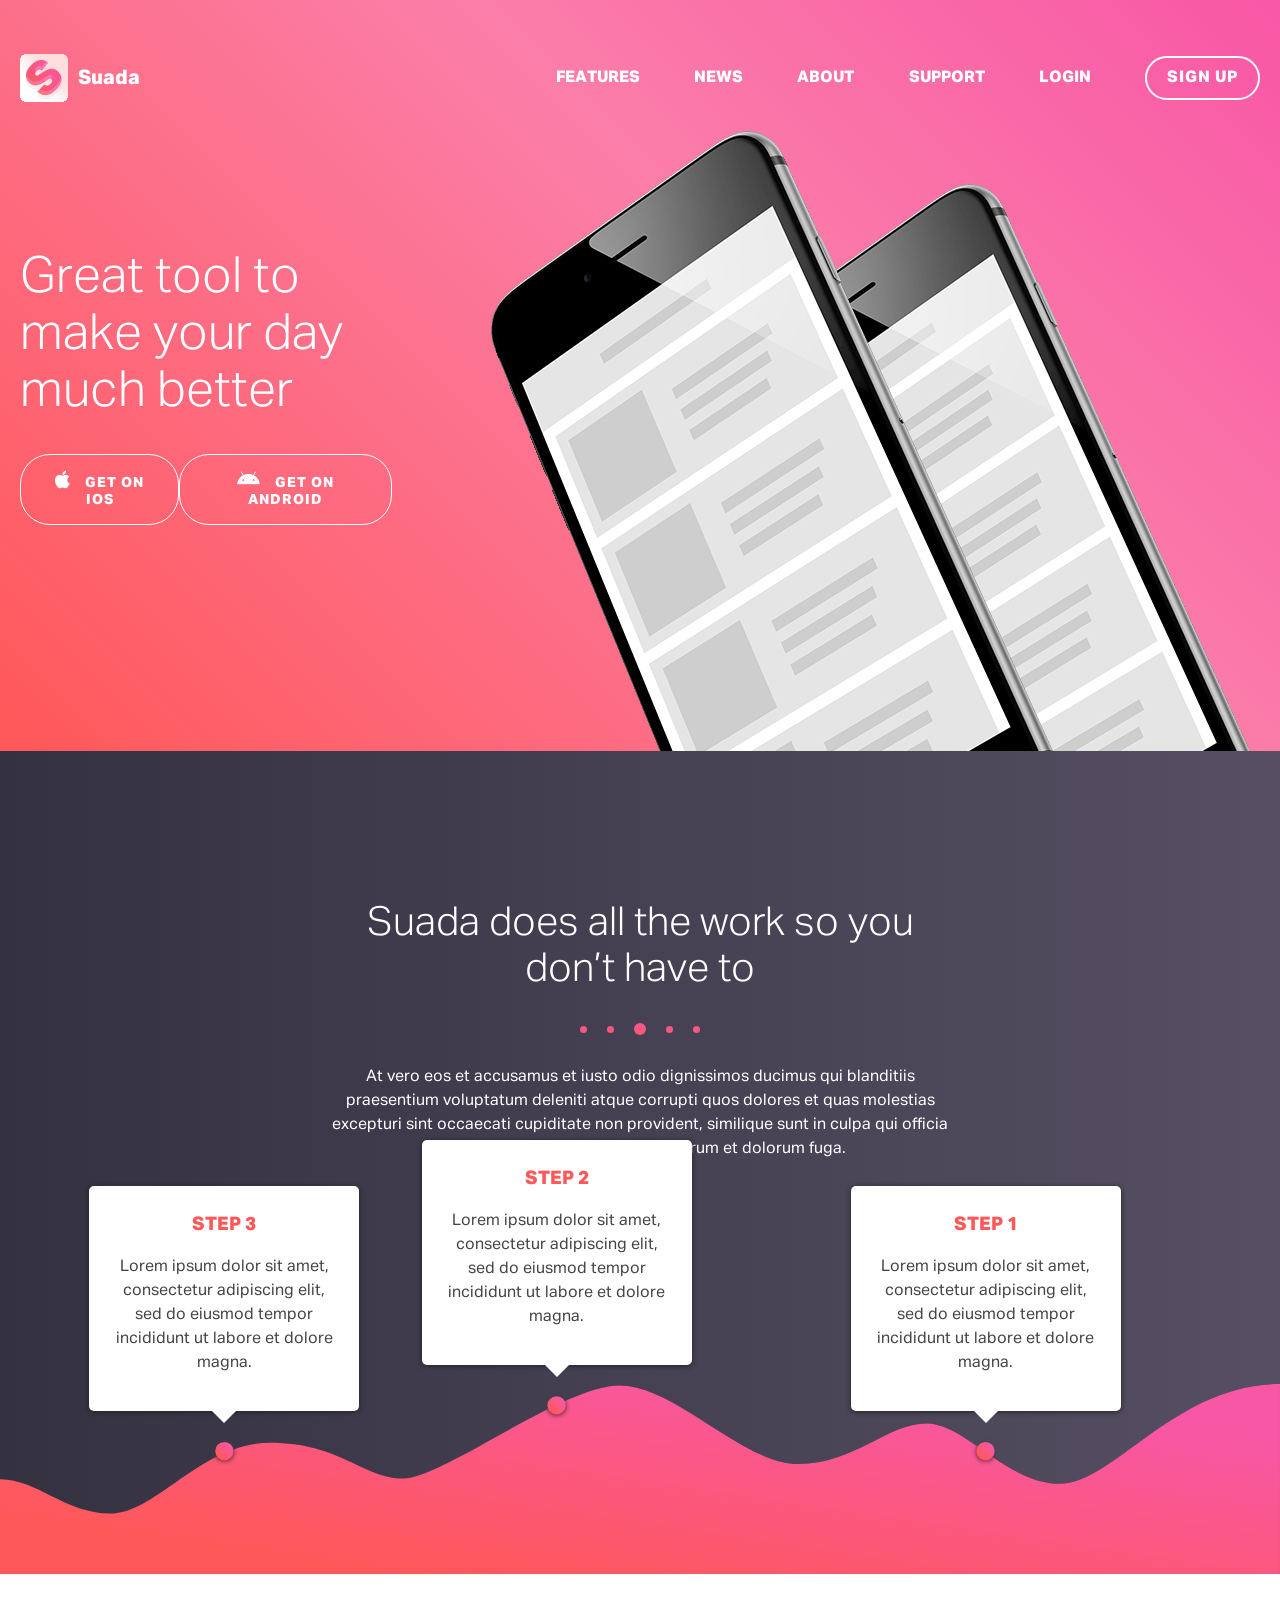
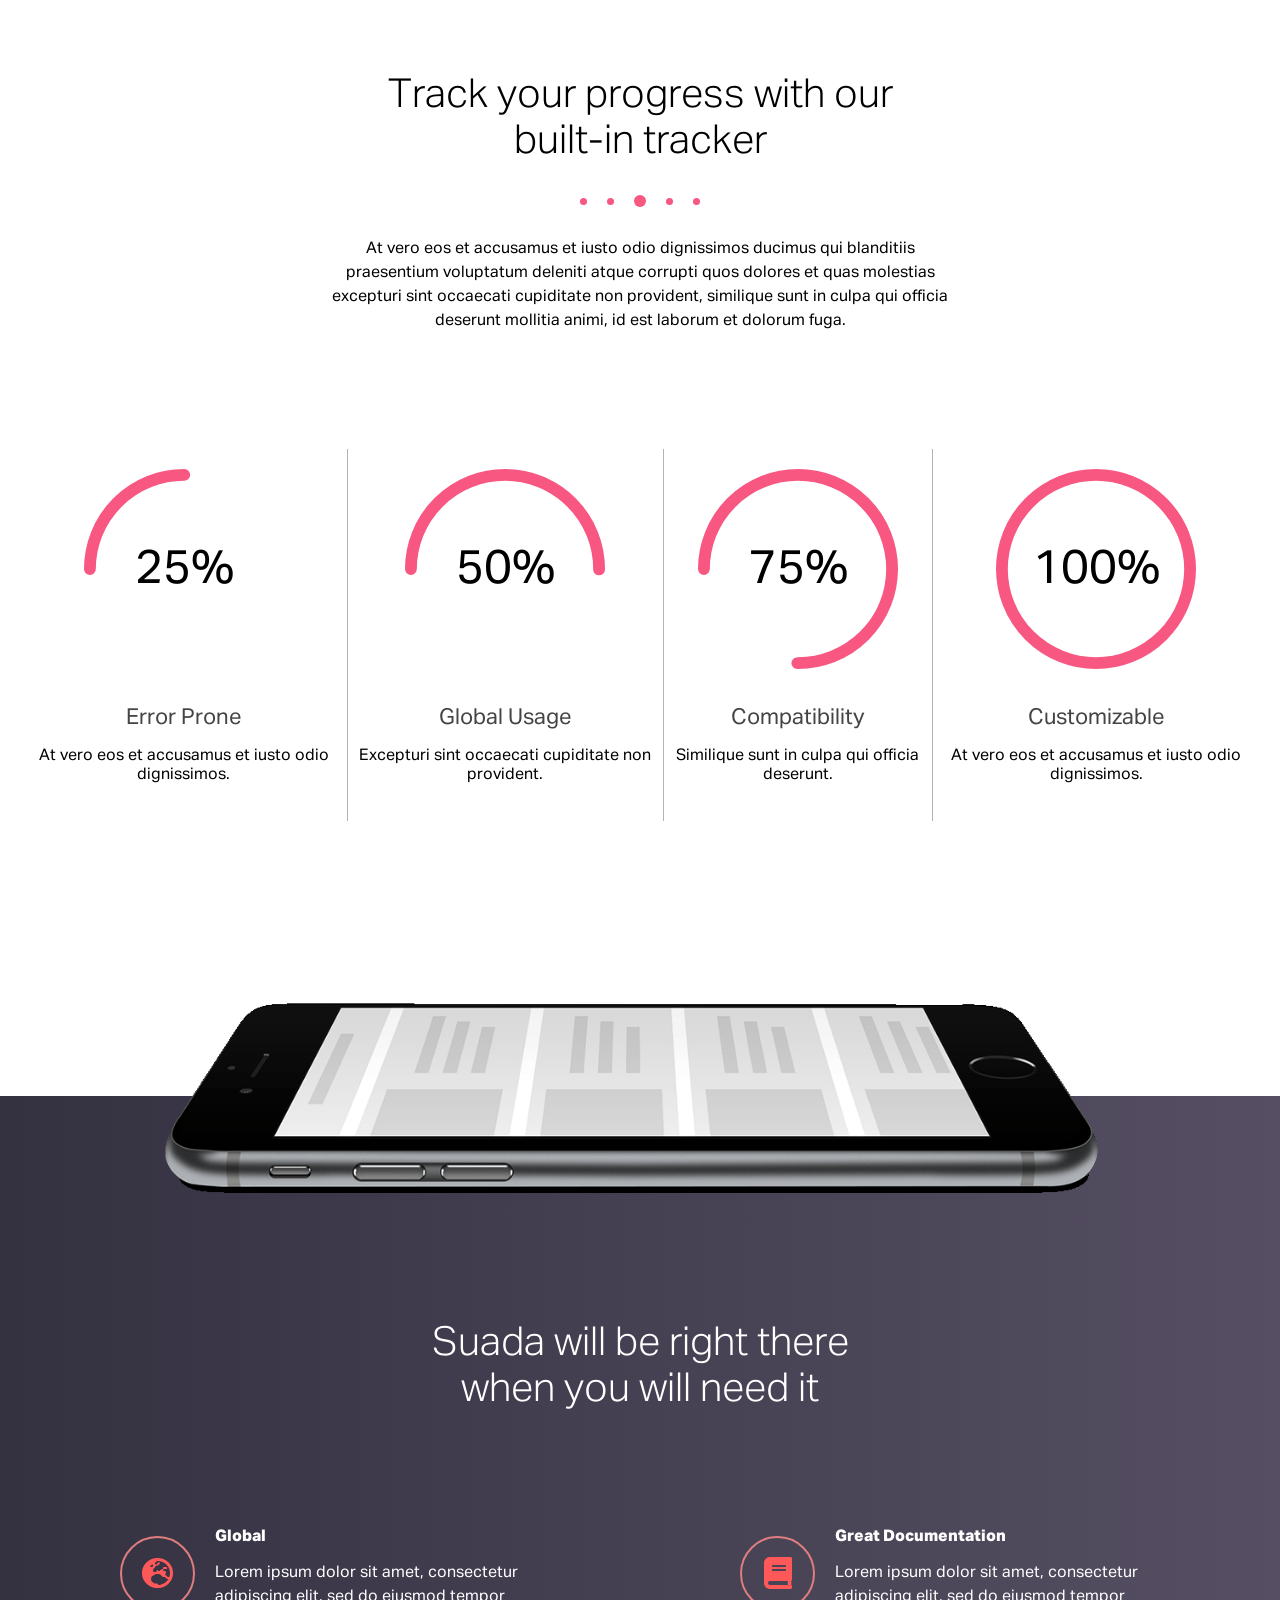
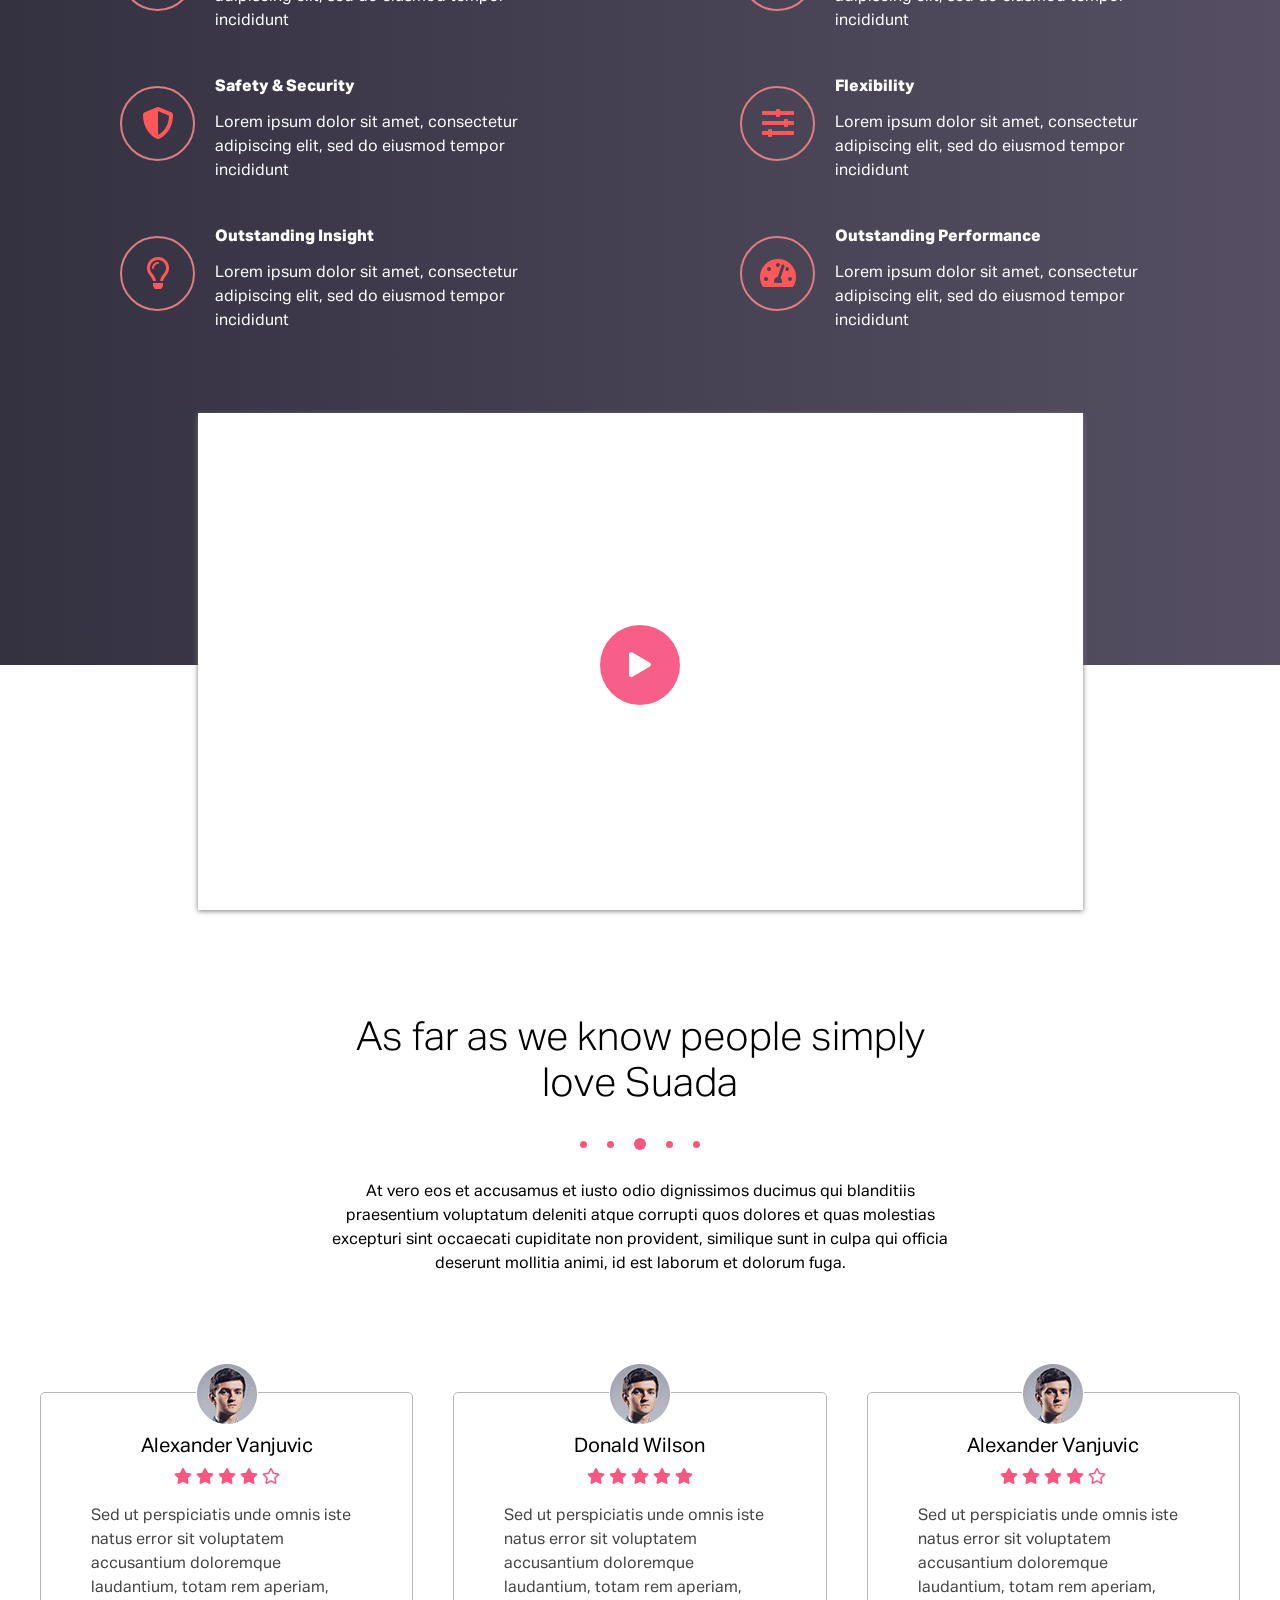
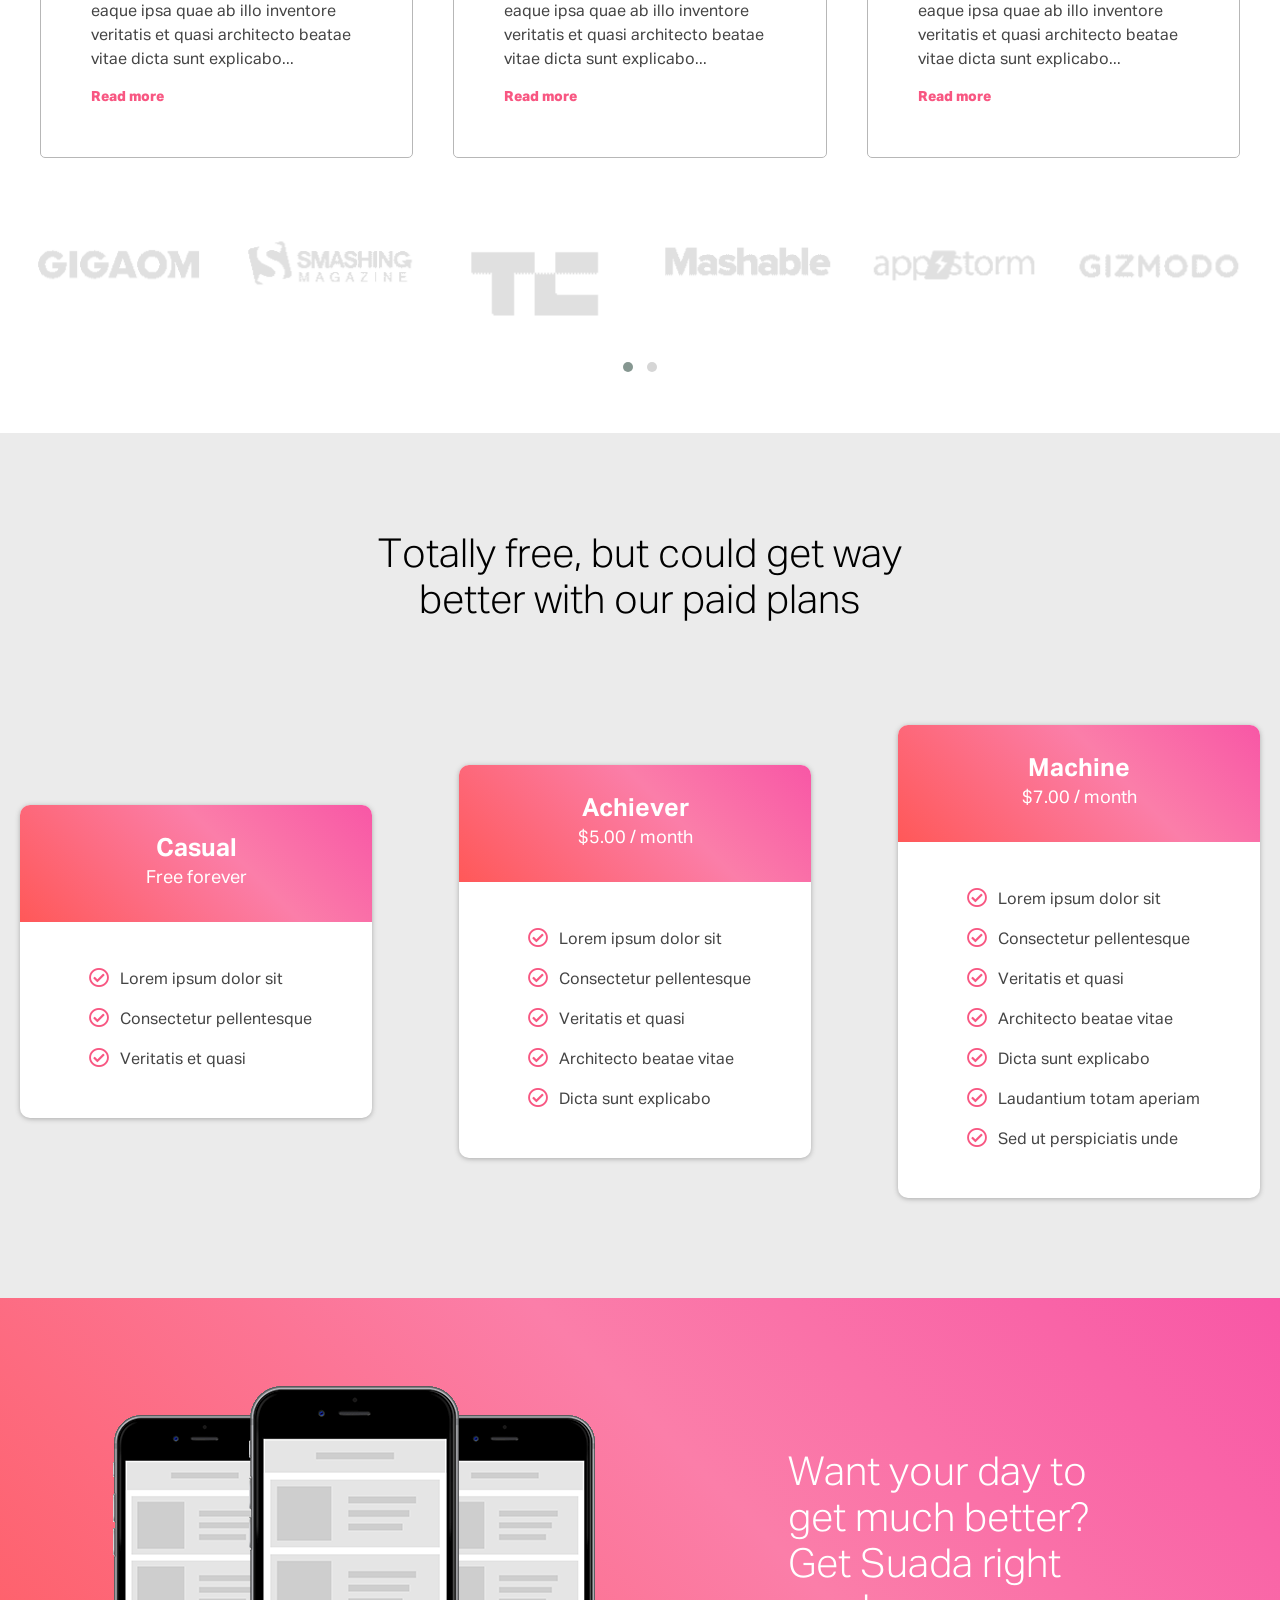
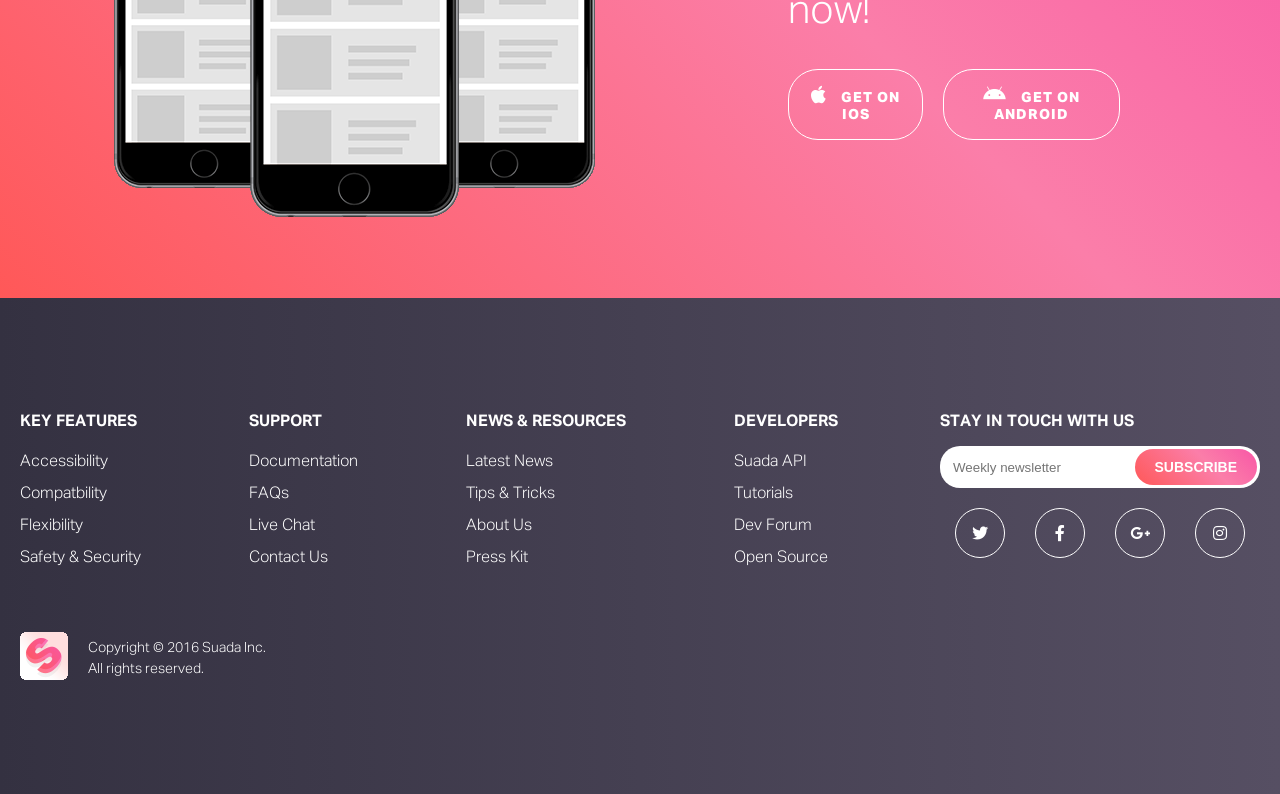
==== index.html @ 11705cf2 "update" ====
<!DOCTYPE html>
<html lang="en">

<head>
    <meta charset="UTF-8">
    <meta http-equiv="X-UA-Compatible" content="IE=edge">
    <meta name="viewport" content="width=device-width, initial-scale=1.0">
    <title>Mon 2 Cuoi Ky</title>
    <link rel="stylesheet" href="/css/style.css">
    <link rel="stylesheet" href="/fontawesome-free-5.15.2-web/css/all.css">
    <link rel='stylesheet' href='https://npmcdn.com/flickity@2/dist/flickity.css'>
    <!-- <link rel="stylesheet" href="./style.css"> -->


    <link rel="stylesheet" href="/libraries/wow/css/libs/animate.css">
    <!-- <link rel="stylesheet" href="/libraries/wow/css/site.css"> -->
    <!-- carousel -->
    <link rel="stylesheet" href="css/owl.carousel.css">
    <link rel="stylesheet" href="/css/owl.theme.default.css">
</head>

<body>
    <!-- Begin header -->
    <header>
        <div class="nav">
            <div class="container">
                <div data-wow-delay="0.5s" class="nav-logo wow fadeIn">
                    <a href="#">
                        <img src="/images/logo.png" alt="">
                        <span class="name-logo">Suada</span>
                    </a>
                </div>
                <div data-wow-delay="1s" class="nav-menu wow fadeIn">
                    <ul class="ul-menu">
                        <li class="li-menu"><a href="#">Features</a></li>
                        <li class="li-menu"><a href="#">News</a></li>
                        <li class="li-menu"><a href="#">About</a></li>
                        <li class="li-menu"><a href="#">Support</a></li>
                        <li class="li-menu"><a href="#">Login</a></li>
                        <button data-wow-delay="1s" class="btn-sign-up slide_right wow tada"><a href="#">Sign
                                Up</a></button>
                    </ul>
                </div>
            </div>
        </div>
        <div class="nav-slider">
            <div class="container">
                <div class="slider-caption">
                    <h1 class="wow fadeInLeft">Great tool to make your day much better</h1>
                    <div class="btn-slider">
                        <button data-wow-delay="1.5s" class="btn slide_right wow fadeInLeft"><a href="#"><i
                                    class="fab fa-apple"></i> Get on
                                Ios</button></a>
                        <button data-wow-delay="1.5s" class="btn slide_right wow fadeInLeft"><a href="#"><i
                                    class="fab fa-android"></i> Get on
                                Android</button></a>
                    </div>
                </div>
                <div class="slider-img wow fadeInRight" data-wow-delay="1.5s">
                </div>
            </div>
        </div>
        </div>
    </header>
    <!-- End header -->

    <!-- Begin Section Work -->
    <section class="sec sec-work">
        <div class="container">
            <div class="title">
                <h3 data-wow-delay="0.25s" data-wow-delay="0.75s" class="head-title wow fadeInUp wow fadeInUp">Suada
                    does all the work so you
                    don’t have to
                </h3>
                <div data-wow-delay="1s" class="dot-container wow fadeInUp">
                    <div class="dot"></div>
                    <div class="dot"></div>
                    <div class="dot big"></div>
                    <div class="dot"></div>
                    <div class="dot"></div>
                </div>
                <p data-wow-delay="0.75s" class="sub-title wow fadeInUp">At vero eos et accusamus et iusto odio
                    dignissimos ducimus qui
                    blanditiis
                    praesentium voluptatum
                    deleniti atque corrupti quos dolores et quas molestias excepturi sint occaecati cupiditate non
                    provident, similique sunt in culpa qui officia deserunt mollitia animi, id est laborum et dolorum
                    fuga.</p>
            </div>
        </div>
        <div class="after" id="wave">
            <svg xmlns="http://www.w3.org/2000/svg" xmlns:xlink="http://www.w3.org/1999/xlink" viewBox="0 0 1680 250">
                <defs>
                    <style>
                        .a27e01f5-67ae-4314-9f5d-5103579e2756 {
                            isolation: isolate;
                        }

                        .f4e15509-1828-4eb6-9d0d-69508d02d719 {
                            fill: #343141;
                            fill-rule: evenodd;
                        }

                        .bb77bcac-7f93-43f9-a500-05bc07c42d33 {
                            fill: url(#ffb85f02-6776-4fdb-ab98-f1bee0875272);
                        }

                        .a2d8990a-ed24-4ce8-9d1e-17c759976e28 {
                            opacity: 0.75;
                            mix-blend-mode: multiply;
                        }

                        .f2170a04-17a2-46db-ad21-e1fc485434d7 {
                            fill: url(#f505cec7-5767-46de-92d1-3db9e17c8aff);
                        }

                        .ab5b1d8e-bad9-4b18-80ea-ae7d74a9141c {
                            fill: url(#b12b57f0-1f98-4639-bec5-565888c152bc);
                        }

                        .b3a38118-a891-4799-b9ee-f0b88889777d {
                            fill: url(#a7c363c8-3fdb-43fc-a082-407ba8498e64);
                        }
                    </style>
                    <linearGradient id="ffb85f02-6776-4fdb-ab98-f1bee0875272" x1="533.95" y1="519.94" x2="534.66"
                        y2="520.65" gradientTransform="matrix(1680, 0, 0, -250, -896586, 130230)"
                        gradientUnits="userSpaceOnUse">
                        <stop offset="0" stop-color="#ff5858" />
                        <stop offset="1" stop-color="#f857a6" />
                    </linearGradient>
                    <linearGradient id="f505cec7-5767-46de-92d1-3db9e17c8aff" x1="564.92" y1="506.94" x2="565.62"
                        y2="507.65" gradientTransform="matrix(24, 0, 0, -24, -12273, 12263)"
                        xlink:href="#ffb85f02-6776-4fdb-ab98-f1bee0875272" />
                    <linearGradient id="b12b57f0-1f98-4639-bec5-565888c152bc" x1="541.46" y1="509.44" x2="542.17"
                        y2="510.15" gradientTransform="matrix(24, 0, 0, -24, -12273, 12263)"
                        xlink:href="#ffb85f02-6776-4fdb-ab98-f1bee0875272" />
                    <linearGradient id="a7c363c8-3fdb-43fc-a082-407ba8498e64" x1="523.29" y1="506.94" x2="524"
                        y2="507.65" gradientTransform="matrix(24, 0, 0, -24, -12273, 12263)"
                        xlink:href="#ffb85f02-6776-4fdb-ab98-f1bee0875272" />
                    <image id="bf69f87f-9d62-4d05-b1b9-1311720ef9bc" width="43" height="42"
                        xlink:href="[data-uri]" />
                </defs>
                <g class="a27e01f5-67ae-4314-9f5d-5103579e2756">
                    <g id="b4f3114a-2d28-436f-a17a-3c513d744b0d" data-name="Layer 1">
                        <path class="f4e15509-1828-4eb6-9d0d-69508d02d719"
                            d="M0,125c49.49,0,85.05,45,145,45S264.43,77,355,77s122.56,47,174,47S739.09,2,813,2s160.9,103,235,103,116.3-53,168-53,104.68,79,175,79S1542.74,0,1680,0V250H0Z" />
                        <path class="bb77bcac-7f93-43f9-a500-05bc07c42d33"
                            d="M0,125c49.49,0,85.05,45,145,45S264.43,77,355,77s122.56,47,174,47S739.09,2,813,2s160.9,103,235,103,116.3-53,168-53,104.68,79,175,79S1542.74,0,1680,0V250H0Z" />
                        <use class="a2d8990a-ed24-4ce8-9d1e-17c759976e28" transform="translate(1272 68)"
                            xlink:href="#bf69f87f-9d62-4d05-b1b9-1311720ef9bc" />
                        <circle class="f2170a04-17a2-46db-ad21-e1fc485434d7" cx="1293.5" cy="88" r="12"
                            id="dot1-place" />
                        <use class="a2d8990a-ed24-4ce8-9d1e-17c759976e28" transform="translate(709 8)"
                            xlink:href="#bf69f87f-9d62-4d05-b1b9-1311720ef9bc" />
                        <circle class="ab5b1d8e-bad9-4b18-80ea-ae7d74a9141c dot2-place" cx="730.5" cy="28" r="12"
                            id="dot2-place" />
                        <use class="a2d8990a-ed24-4ce8-9d1e-17c759976e28" transform="translate(273 68)"
                            xlink:href="#bf69f87f-9d62-4d05-b1b9-1311720ef9bc" />
                        <circle class="b3a38118-a891-4799-b9ee-f0b88889777d  dot3-place" cx="294.5" cy="88" r="12"
                            id="dot3-place" />
                    </g>
                </g>
            </svg>
            <div class="dot dot1" id="dot1">
                <div class="popup wow fadeIn">
                    <h3>STEP 1</h3>
                    <p> Lorem ipsum dolor sit amet, consectetur
                        adipiscing elit, sed do eiusmod tempor
                        incididunt ut labore et dolore magna.</p>
                    <div class="arrow-down"></div>
                </div>
            </div>
            <div class="dot dot2" id="dot2">
                <div class="popup wow fadeIn">
                    <h3>STEP 2</h3>
                    <p>Lorem ipsum dolor sit amet, consectetur
                        adipiscing elit, sed do eiusmod tempor
                        incididunt ut labore et dolore magna.</p>
                    <div class="arrow-down"></div>
                </div>
            </div>
            <div class="dot dot3" id="dot3">
                <div class="popup wow fadeIn">
                    <h3>STEP 3</h3>
                    <p>Lorem ipsum dolor sit amet, consectetur
                        adipiscing elit, sed do eiusmod tempor
                        incididunt ut labore et dolore magna.</p>
                    <div class="arrow-down"></div>
                </div>
            </div>
        </div>
    </section>
    <!-- End Section Work -->

    <!-- Begin Section Track -->
    <section class="sec-track">
        <div class="container">
            <div class="title">
                <h3 data-wow-delay="0.25s" class="head-title wow fadeInUp">Track your progress with our built-in tracker
                </h3>
                <div data-wow-delay="0.75s" class="dot-container wow fadeInUp">
                    <div class="dot"></div>
                    <div class="dot"></div>
                    <div class="dot big"></div>
                    <div class="dot"></div>
                    <div class="dot"></div>
                </div>
                <p data-wow-delay="0.75s" class="sub-title wow fadeInUp">At vero eos et accusamus et iusto odio
                    dignissimos ducimus
                    qui blanditiis
                    praesentium voluptatum
                    deleniti atque corrupti quos dolores et quas molestias excepturi sint occaecati cupiditate non
                    provident, similique sunt in culpa qui officia deserunt mollitia animi, id est laborum et dolorum
                    fuga.</p>
            </div>
            <div class="chart">
                <div class="chart1">
                    <section class="circle">
                        <svg class="circle-chart" viewbox="0 0 33.83098862 33.83098862" width="200" height="200"
                            xmlns="http://www.w3.org/2000/svg">
                            <circle class="circle-chart__circle wow" stroke="rgb(248, 87, 130)" stroke-width="2"
                                stroke-dasharray="25,100" stroke-linecap="round" fill="none" cx="16.91549431"
                                cy="16.91549431" r="15.91549431" />
                            <g class="circle-chart__info">
                                <text class="circle-chart__percent" x="16.91549431" y="17" alignment-baseline="central"
                                    text-anchor="middle" font-size="8">25%</text>
                            </g>
                        </svg>
                    </section>

                    <h4 data-wow-delay="0.25s" class="wow fadeInUp">Error Prone</h4>
                    <p data-wow-delay="0.5s" class="wow fadeInUp">At vero eos et accusamus et iusto odio dignissimos.
                    </p>
                </div>
                <div class="chart1">

                    <section class="circle">
                        <svg class="circle-chart" viewbox="0 0 33.83098862 33.83098862" width="200" height="200"
                            xmlns="http://www.w3.org/2000/svg">
                            <circle class="circle-chart__circle wow" stroke="rgb(248, 87, 130)" stroke-width="2"
                                stroke-dasharray="50,100" stroke-linecap="round" fill="none" cx="16.91549431"
                                cy="16.91549431" r="15.91549431" />
                            <g class="circle-chart__info">
                                <text class="circle-chart__percent" x="16.91549431" y="17" alignment-baseline="central"
                                    text-anchor="middle" font-size="8">50%</text>
                            </g>
                        </svg>
                    </section>

                    <h4 data-wow-delay="0.25s" class="wow fadeInUp">Global Usage</h4>
                    <p data-wow-delay="0.5s" class="wow fadeInUp">Excepturi sint occaecati cupiditate non provident.</p>
                </div>
                <div class="chart1">

                    <section class="circle">
                        <svg class="circle-chart" viewbox="0 0 33.83098862 33.83098862" width="200" height="200"
                            xmlns="http://www.w3.org/2000/svg">
                            <circle class="circle-chart__circle wow" stroke="rgb(248, 87, 130)" stroke-width="2"
                                stroke-dasharray="75,100" stroke-linecap="round" fill="none" cx="16.91549431"
                                cy="16.91549431" r="15.91549431" />
                            <g class="circle-chart__info">
                                <text class="circle-chart__percent" x="16.91549431" y="17" alignment-baseline="central"
                                    text-anchor="middle" font-size="8">75%</text>

                            </g>
                        </svg>
                    </section>

                    <h4 data-wow-delay="0.25s" class="wow fadeInUp">Compatibility</h4>
                    <p data-wow-delay="0.5s" class="wow fadeInUp">Similique sunt in culpa qui officia deserunt. </p>
                </div>
                <div class="chart1">

                    <section class="circle">
                        <svg class="circle-chart" viewbox="0 0 33.83098862 33.83098862" width="200" height="200"
                            xmlns="http://www.w3.org/2000/svg">
                            <circle class="circle-chart__circle wow" stroke="rgb(248, 87, 130)" stroke-width="2"
                                stroke-dasharray="100,100" stroke-linecap="round" fill="none" cx="16.91549431"
                                cy="16.91549431" r="15.91549431" />
                            <g class="circle-chart__info">
                                <text class="circle-chart__percent" x="16.91549431" y="17" alignment-baseline="central"
                                    text-anchor="middle" font-size="8">100%</text>
                            </g>
                        </svg>
                    </section>

                    <h4 data-wow-delay="0.25s" class="wow fadeInUp">Customizable</h4>
                    <p data-wow-delay="0.5s" class="wow fadeInUp">At vero eos et accusamus et iusto odio dignissimos.
                    </p>
                </div>
            </div>
        </div>
    </section>
    <!-- End Section Track  -->

    <!-- Begin Section Background  -->
    <section class="sec-bg">
        <div class="before"></div>
        <div class="after"></div>
        <div class="container wow fadeInLeft">
        </div>
    </section>
    <!-- End Section Background  -->

    <!-- Begin Section Services  -->
    <section class="sec-services">
        <div class="container">
            <div class="title">
                <h3 data-wow-delay="0.25s" class="head-title wow fadeInUp">Suada will be right there when you will need
                    it</h3>
            </div>

            <div class="services">
                <div class="sec-content">
                    <div class="ser1">
                        <div class="icon">
                            <i class="fas fa-globe-europe fa-2x"></i>
                        </div>
                        <div class="ser-text">
                            <h4 data-wow-delay="0.25s" class="wow fadeInUp">Global</h4>
                            <p>Lorem ipsum dolor sit amet, consectetur adipiscing elit, sed do eiusmod tempor incididunt
                            </p>
                        </div>
                    </div>
                    <div class="ser1">
                        <div class="icon">
                            <i class="fas fa-shield-alt fa-2x"></i>
                        </div>
                        <div class="ser-text">
                            <h4 data-wow-delay="0.25s" class="wow fadeInUp">Safety & Security</h4>
                            <p>Lorem ipsum dolor sit amet, consectetur adipiscing elit, sed do eiusmod tempor incididunt
                            </p>
                        </div>
                    </div>
                    <div class="ser1">
                        <div class="icon">
                            <i class="far fa-lightbulb fa-2x"></i>
                        </div>
                        <div class="ser-text">
                            <h4 data-wow-delay="0.25s" class="wow fadeInUp">Outstanding Insight</h4>
                            <p>Lorem ipsum dolor sit amet, consectetur adipiscing elit, sed do eiusmod tempor incididunt
                            </p>
                        </div>
                    </div>
                </div>
                <div class="sec-content">
                    <div class="ser1">
                        <div class="icon">
                            <i class="fas fa-book fa-2x"></i>
                        </div>
                        <div class="ser-text">
                            <h4 data-wow-delay="0.25s" class="wow fadeInUp">Great Documentation</h4>
                            <p>Lorem ipsum dolor sit amet, consectetur adipiscing elit, sed do eiusmod tempor incididunt
                            </p>
                        </div>
                    </div>
                    <div class="ser1">
                        <div class="icon">
                            <i class="fas fa-sliders-h fa-2x"></i>
                        </div>
                        <div class="ser-text">
                            <h4 data-wow-delay="0.25s" class="wow fadeInUp">Flexibility</h4>
                            <p>Lorem ipsum dolor sit amet, consectetur adipiscing elit, sed do eiusmod tempor incididunt
                            </p>
                        </div>
                    </div>
                    <div class="ser1">
                        <div class="icon">
                            <i class="fas fa-tachometer-alt fa-2x"></i>
                        </div>
                        <div class="ser-text">
                            <h4 data-wow-delay="0.25s" class="wow fadeInUp">Outstanding Performance</h4>
                            <p>Lorem ipsum dolor sit amet, consectetur adipiscing elit, sed do eiusmod tempor incididunt
                            </p>
                        </div>
                    </div>
                </div>
            </div>
        </div>
    </section>
    <!-- End Section Services  -->

    <!-- Begin Section Video -->
    <section class="sec-video">
        <div class="before"></div>
        <div class="after"></div>
        <div class="container">
            <div class="video-wrapper">
                <div class="popup-youtube" data-effect="fadeIn">
                    <video width="885" height="497" id="main-video" preload="metadata">
                        <source src="/videos/oppo.mp4#t=25" type="video/mp4">
                    </video>
                    <div class="span">
                        <span class="video-play-button" id="play-video">
                            <i class="fa fa-play"></i>
                        </span>
                    </div>
                </div>
            </div>
        </div>
    </section>
    <!-- End Section Video -->

    <!-- Begin Section testimonials -->
    <section class="sec-testimonials">
        <div class="container">
            <div class="title">
                <h3 data-wow-delay="0.25s" class="head-title wow fadeInUp">As far as we know people simply love Suada
                </h3>
                <div data-wow-delay="0.75s" class="dot-container wow fadeInUp">
                    <div class="dot"></div>
                    <div class="dot"></div>
                    <div class="dot big"></div>
                    <div class="dot"></div>
                    <div class="dot"></div>
                </div>
                <p data-wow-delay="0.75s" class="sub-title wow fadeInUp">At vero eos et accusamus et iusto odio
                    dignissimos ducimus
                    qui blanditiis
                    praesentium voluptatum
                    deleniti atque corrupti quos dolores et quas molestias excepturi sint occaecati cupiditate non
                    provident, similique sunt in culpa qui officia deserunt mollitia animi, id est laborum et dolorum
                    fuga.</p>
            </div>
            <div class="sec-user">
                <div class="user">
                    <div data-wow-delay="0.25s" class="avatar wow fadeInUp"><img src="/images/avatar.png" alt=""></div>
                    <div data-wow-delay="0.5s" class="name wow fadeInUp">Alexander Vanjuvic</div>
                    <div data-wow-delay="0.25s" class="star wow fadeInUp">
                        <i class="fas fa-star"></i>
                        <i class="fas fa-star"></i>
                        <i class="fas fa-star"></i>
                        <i class="fas fa-star"></i>
                        <i class="far fa-star"></i>
                    </div>
                    <p data-wow-delay="0.75s" class="wow fadeInUp">Sed ut perspiciatis unde omnis iste natus error sit
                        voluptatem accusantium doloremque laudantium,
                        totam rem aperiam, eaque ipsa quae ab illo inventore veritatis et quasi architecto beatae vitae
                        dicta sunt explicabo...
                    </p>
                    <a href="#" data-wow-delay="1" class="read-more wow fadeInUp">Read more</a>
                </div>
                <div class="user">
                    <div data-wow-delay="0.25s" class="avatar wow fadeInUp"><img src="/images/avatar.png" alt=""></div>
                    <div data-wow-delay="0.5s" class="name wow fadeInUp">Donald Wilson</div>
                    <div data-wow-delay="0.25s" class="star wow fadeInUp">
                        <i class="fas fa-star"></i>
                        <i class="fas fa-star"></i>
                        <i class="fas fa-star"></i>
                        <i class="fas fa-star"></i>
                        <i class="fas fa-star"></i>
                    </div>
                    <p data-wow-delay="0.75s" class="wow fadeInUp">Sed ut perspiciatis unde omnis iste natus error sit
                        voluptatem accusantium doloremque laudantium,
                        totam rem aperiam, eaque ipsa quae ab illo inventore veritatis et quasi architecto beatae vitae
                        dicta sunt explicabo...
                    </p>
                    <a href="#" data-wow-delay="1" class="read-more wow fadeInUp">Read more</a>
                </div>
                <div class="user">
                    <div data-wow-delay="0.25s" class="avatar wow fadeInUp"><img src="/images/avatar.png" alt=""></div>
                    <div data-wow-delay="0.5s" class="name wow fadeInUp">Alexander Vanjuvic</div>
                    <div data-wow-delay="0.25s" class="star wow fadeInUp">
                        <i class="fas fa-star"></i>
                        <i class="fas fa-star"></i>
                        <i class="fas fa-star"></i>
                        <i class="fas fa-star"></i>
                        <i class="far fa-star"></i>
                    </div>
                    <p data-wow-delay="0.75s" class="wow fadeInUp">Sed ut perspiciatis unde omnis iste natus error sit
                        voluptatem accusantium doloremque laudantium,
                        totam rem aperiam, eaque ipsa quae ab illo inventore veritatis et quasi architecto beatae vitae
                        dicta sunt explicabo...
                    </p>
                    <a href="#" data-wow-delay="1s" class="read-more wow fadeInUp">Read more</a>
                </div>
            </div>

            <div class="owl-carousel owl-theme client">
                <div class="item">
                    <h4><img src="/images/client_1.png" alt=""></h4>
                </div>
                <div class="item">
                    <h4><img src="/images/client_2.png" alt=""></h4>
                </div>
                <div class="item">
                    <h4><img src="/images/client_3.png" alt=""></h4>
                </div>
                <div class="item">
                    <h4><img src="/images/client_4.png" alt=""></h4>
                </div>
                <div class="item">
                    <h4><img src="/images/client_5.png" alt=""></h4>
                </div>
                <div class="item">
                    <h4><img src="/images/client_6.png" alt=""></h4>
                </div>
                <div class="item">
                    <h4><img src="/images/client_1.png" alt=""></h4>
                </div>
                <div class="item">
                    <h4><img src="/images/client_2.png" alt=""></h4>
                </div>
                <div class="item">
                    <h4><img src="/images/client_3.png" alt=""></h4>
                </div>
                <div class="item">
                    <h4><img src="/images/client_4.png" alt=""></h4>
                </div>
                <div class="item">
                    <h4><img src="/images/client_5.png" alt=""></h4>
                </div>
                <div class="item">
                    <h4><img src="/images/client_6.png" alt=""></h4>
                </div>
            </div>

        </div>
    </section>
    <!-- Begin Section testimonials -->

    <section class="pricing">
        <div class="container">
            <div class="title">
                <h3 data-wow-delay="0.25s" class="head-title wow fadeInUp">Totally free, but could get way better
                    with our paid plans</h3>
            </div>
            <div class="price-product">
                <div class="product">
                    <div class="head-product">
                        <h4 class="titile">Casual</h4>
                        <p class="subtitle">Free forever</p>
                    </div>
                    <div class="cont-product">
                        <ul class="fa-ul">
                            <li><span class="fa-li"><i class="far fa-check-circle"></i></span>
                                <p> Lorem ipsum dolor sit</p>
                            </li>
                            <li><span class="fa-li"><i class="far fa-check-circle"></i></span>
                                <p>Consectetur pellentesque</p>
                            </li>
                            <li><span class="fa-li"><i class="far fa-check-circle"></i></span>
                                <p>Veritatis et quasi</p>
                            </li>
                        </ul>
                    </div>
                </div>
                <div class="product">
                    <div class="head-product">
                        <h4 class="titile">Achiever</h4>
                        <p class="subtitle">$5.00 / month</p>
                    </div>
                    <div class="cont-product">
                        <ul class="fa-ul">
                            <li><span class="fa-li"><i class="far fa-check-circle"></i></span>
                                <p>Lorem ipsum dolor sit</p>
                            </li>
                            <li><span class="fa-li"><i class="far fa-check-circle"></i></span>
                                <p>Consectetur pellentesque</p>
                            </li>
                            <li><span class="fa-li"><i class="far fa-check-circle"></i></span>
                                <p>Veritatis et quasi</p>
                            </li>
                            <li><span class="fa-li"><i class="far fa-check-circle"></i></span>
                                <p>Architecto beatae vitae</p>
                            </li>
                            <li><span class="fa-li"><i class="far fa-check-circle"></i></span>
                                <p>Dicta sunt explicabo</p>
                            </li>
                        </ul>
                    </div>
                </div>

                <div class="product">
                    <div class="head-product">
                        <h4 class="titile">Machine</h4>
                        <p class="subtitle">$7.00 / month</p>
                    </div>
                    <div class="cont-product">
                        <ul class="fa-ul">
                            <li><span class="fa-li"><i class="far fa-check-circle"></i></span>
                                <p>Lorem ipsum dolor sit</p>
                            </li>
                            <li><span class="fa-li"><i class="far fa-check-circle"></i></span>
                                <p>Consectetur pellentesque</p>
                            </li>
                            <li><span class="fa-li"><i class="far fa-check-circle"></i></span>
                                <p>Veritatis et quasi</p>
                            </li>
                            <li><span class="fa-li"><i class="far fa-check-circle"></i></span>
                                <p>Architecto beatae vitae</p>
                            </li>
                            <li><span class="fa-li"><i class="far fa-check-circle"></i></span>
                                <p>Dicta sunt explicabo</p>
                            </li>
                            <li><span class="fa-li"><i class="far fa-check-circle"></i></span>
                                <p>Laudantium totam aperiam</p>
                            </li>
                            <li><span class="fa-li"><i class="far fa-check-circle"></i></span>
                                <p>Sed ut perspiciatis unde</p>
                            </li>
                        </ul>
                    </div>
                </div>
            </div>
        </div>
    </section>

    <section class="sec-dowload">
        <div class="container">
            <div class="sec-banner wow fadeInLeft" data-wow-delay="0.25s">

            </div>
            <div class="sec-caption">
                <h2 data-wow-delay="0.5s" class="title-down wow fadeInRight">Want your day to get much better? Get Suada
                    right now!</h2>
                <div class="btn-slider">
                    <button data-wow-delay="0.75s" class="btn slide_right wow fadeInRight"><a href="#"><i
                                class="fab fa-apple"></i> Get on Ios</button></a>
                    <button data-wow-delay="1s" class="btn slide_right wow fadeInRight"><a href="#"><i
                                class="fab fa-android"></i> Get on
                            Android</button></a>
                </div>
            </div>
        </div>
    </section>
    <footer>
        <div class="container">
            <div class="top-footer">
                <div class="footer-nav">
                    <div class="footer-nav-link">
                        <ul>
                            <li class="footer-title">Key Features</li>
                            <li><a href="#">Accessibility</a></li>
                            <li><a href="#">Compatbility</a></li>
                            <li><a href="#">Flexibility</a> </li>
                            <li><a href="#">Safety & Security</a></li>
                        </ul>
                    </div>
                    <div class="footer-nav-link">
                        <ul>
                            <li class="footer-title">Support</li>
                            <li><a href="#">Documentation</a></li>
                            <li><a href="#">FAQs</a></li>
                            <li><a href="#">Live Chat</a> </li>
                            <li><a href="#">Contact Us</a></li>
                        </ul>
                    </div>
                    <div class="footer-nav-link">
                        <ul>
                            <li class="footer-title">News & Resources </li>
                            <li><a href="#">Latest News</a></li>
                            <li><a href="#">Tips & Tricks</a></li>
                            <li><a href="#">About Us</a> </li>
                            <li><a href="#">Press Kit</a></li>
                        </ul>
                    </div>
                    <div class="footer-nav-link">
                        <ul>
                            <li class="footer-title">Developers </li>
                            <li><a href="#">Suada API</a></li>
                            <li><a href="#">Tutorials</a></li>
                            <li><a href="#">Dev Forum</a> </li>
                            <li><a href="#">Open Source</a></li>
                        </ul>
                    </div>

                </div>
                <div class="footer-info">
                    <div class="footer-title">
                        Stay in touch with us
                    </div>
                    <div class="btn-search">
                        <input type="text" placeholder="Weekly newsletter">
                        <button class="btn-mail"><a href="#">Subscribe</a></button>
                    </div>
                    <div class="network">
                        <a href="#"><i class="fab fa-twitter"></i></a>
                        <a href="#"><i class="fab fa-facebook-f"></i></a>
                        <a href="#"><i class="fab fa-google-plus-g"></i></a>
                        <a href="#"><i class="fab fa-instagram"></i></a>
                    </div>

                </div>
            </div>
            <div class="footer-copyright">
                <div class="logo">
                    <img src="/images/logo.png" alt="">
                </div>
                <p> Copyright © 2016 Suada Inc. <br>
                    All rights reserved.</p>
            </div>
        </div>

    </footer>

    <!-- Begin Back to top -->

    <button onclick="topFunction()" id="myBtn" title="Go to top"><i class="fas fa-angle-up fa-2x"></i></button>

    <!-- End Back to top -->


    <script defer>
        function setDot(x) {
            var parentPos = document.getElementById('wave').getBoundingClientRect(),
                childPos = document.getElementById('dot' + x + '-place').getBoundingClientRect(),
                relativePos = {};

            relativePos.top = childPos.top - parentPos.top + childPos.height / 2,
                relativePos.left = childPos.left - parentPos.left + childPos.width / 2;
            console.log(childPos)
            var dot = document.querySelector('#dot' + x)
            dot.style.left = relativePos.left + 'px';
            dot.style.top = relativePos.top + 'px';
            dot.style.opacity = 1
        }

        function setAllDots() {
            for (var i = 1; i < 4; i++) {
                setDot(i)
            }
        }

        window.onresize = function () {
            setAllDots()
        }

        setAllDots();




        // button video
        var player = document.querySelector('#main-video')
        var playVideoBtn = document.querySelector('#play-video')

        playVideoBtn.addEventListener('click', function () {
            player.currentTime = 0;
            player.play();
            playVideoBtn.style.visibility = 'hidden'
            playVideoBtn.style.opacity = 0

        })

        player.addEventListener('ended', function () {
            playVideoBtn.style.visibility = 'visible'
            playVideoBtn.style.opacity = 0.95
        }, false);

    </script>

    <!-- Begin script back to top -->

    <script>
        //Get the button
        var mybutton = document.getElementById("myBtn");

        // When the user scrolls down 20px from the top of the document, show the button
        window.onscroll = function () { scrollFunction() };

        function scrollFunction() {
            if (document.body.scrollTop > 20 || document.documentElement.scrollTop > 20) {
                mybutton.style.display = "block";
            } else {
                mybutton.style.display = "none";
            }
        }

        // When the user clicks on the button, scroll to the top of the document
        function topFunction() {
            document.body.scrollTop = 0;
            document.documentElement.scrollTop = 0;
        }
    </script>

    <!-- End script back to top -->

    <script src="/js/jquery.min.js" type="text/javascript"></script>
    <script src="/js/owl.carousel.js" type="text/javascript"></script>

    <script type="text/javascript">
        $('.owl-carousel').owlCarousel({
            loop: true,
            margin: 10,
            nav: true,
            responsive: {
                0: {
                    items: 1
                },
                600: {
                    items: 3
                },
                1000: {
                    items: 6
                }
            }
        })

    </script>
    <!--  -->
    <script src="/libraries/wow/dist/wow.js"></script>
    <script>
        wow = new WOW(
            {
                animateClass: 'animated',
                offset: 100,
                callback: function (box) {
                    console.log("WOW: animating <" + box.tagName.toLowerCase() + ">")
                }
            }
        );
        wow.init();
    </script>

</body>

</html>
---- css/style.css ----
@font-face {
  font-family: AktivGrotesk;
  src: url(/font/AktivGrotesk-XBold.otf);
  font-weight: 800;
}

@font-face {
  font-family: AktivGrotesk;
  src: url(/font/AktivGrotesk-Light.otf);
  font-weight: 100;
}

@font-face {
  font-family: AktivGrotesk;
  src: url(/font/AktivGrotesk-Regular.otf);
  font-weight: 400;
}

@font-face {
  font-family: AktivGrotesk;
  src: url(/font/AktivGrotesk-Bold.otf);
  font-weight: 600;
}

html,
body {
  margin: 0 !important;
  padding: 0 !important;
  font-family: AktivGrotesk;
}

* {
  -webkit-box-sizing: border-box;
          box-sizing: border-box;
}

.container {
  margin: 0 auto;
  max-width: 1440px;
  padding: 0 20px;
}

/* ------ Button -------*/
.slide_right:hover {
  -webkit-box-shadow: inset 400px 0 0 0 #fff;
          box-shadow: inset 400px 0 0 0 #fff;
}

.btn {
  border: 1.8px solid #fff;
  font-size: 14px;
  font-family: AktivGrotesk;
  font-weight: 800;
  background-color: transparent;
  padding: 15px 20px;
  border-radius: 30px;
  color: white;
  text-transform: uppercase;
  display: inline-block;
  letter-spacing: 1px;
  cursor: pointer;
  -webkit-box-shadow: inset 0 0 0 0 #fff;
          box-shadow: inset 0 0 0 0 #fff;
  -webkit-transition-property: background-color, color, -webkit-box-shadow;
  transition-property: background-color, color, -webkit-box-shadow;
  transition-property: background-color, box-shadow, color;
  transition-property: background-color, box-shadow, color, -webkit-box-shadow;
  -webkit-transition-duration: .4s;
          transition-duration: .4s;
  -webkit-transition-timing-function: ease-out;
          transition-timing-function: ease-out;
}

.btn:hover {
  background-color: white;
}

header {
  background: #ff5858;
  background: linear-gradient(45deg, #ff5858 0%, #fb7ea9 60%, #f857a6 100%);
  padding: 40px 0 0 0;
  color: white;
}

header a {
  color: white;
  text-decoration: none;
}

header .nav .container {
  display: -webkit-box;
  display: -ms-flexbox;
  display: flex;
  -webkit-box-align: center;
      -ms-flex-align: center;
          align-items: center;
}

header .nav .container .nav-logo {
  width: 40%;
  font-weight: 800;
  display: -webkit-box;
  display: -ms-flexbox;
  display: flex;
}

header .nav .container .nav-logo a {
  display: -webkit-box;
  display: -ms-flexbox;
  display: flex;
  -webkit-box-pack: center;
      -ms-flex-pack: center;
          justify-content: center;
}

header .nav .container .nav-logo .name-logo {
  padding-left: 10px;
  font-size: 20px;
  display: -webkit-box;
  display: -ms-flexbox;
  display: flex;
  -webkit-box-pack: center;
      -ms-flex-pack: center;
          justify-content: center;
  -webkit-box-align: center;
      -ms-flex-align: center;
          align-items: center;
}

header .nav .container .slide_right:hover {
  -webkit-box-shadow: inset 400px 0 0 0 #fff;
          box-shadow: inset 400px 0 0 0 #fff;
}

header .nav .container .btn-sign-up {
  display: -webkit-box;
  display: -ms-flexbox;
  display: flex;
  -webkit-box-pack: center;
      -ms-flex-pack: center;
          justify-content: center;
  -webkit-box-align: center;
      -ms-flex-align: center;
          align-items: center;
  border: 2px solid #fff;
  font-size: 16px;
  font-family: AktivGrotesk;
  font-weight: 800;
  background-color: transparent;
  border-radius: 30px;
  color: white;
  text-transform: uppercase;
  padding: 10px 20px;
  display: inline-block;
  letter-spacing: 1px;
  cursor: pointer;
  -webkit-box-shadow: inset 0 0 0 0 #fff;
          box-shadow: inset 0 0 0 0 #fff;
  -webkit-transition: ease-out 0.4s;
  transition: ease-out 0.4s;
}

header .nav .container .btn-sign-up:hover {
  background-color: white;
  border-radius: 30px;
}

header .nav .container .btn-sign-up:hover a {
  color: #ff3396;
  position: relative;
}

header .nav .container .nav-menu {
  display: -webkit-box;
  display: -ms-flexbox;
  display: flex;
  width: 60%;
}

header .nav .container .nav-menu .ul-menu {
  list-style-type: none;
  display: -webkit-box;
  display: -ms-flexbox;
  display: flex;
  -webkit-box-pack: justify;
      -ms-flex-pack: justify;
          justify-content: space-between;
  width: 100%;
  font-weight: 800;
  -webkit-box-align: center;
      -ms-flex-align: center;
          align-items: center;
  text-transform: uppercase;
}

header .nav .container .nav-menu .ul-menu .li-menu a {
  text-decoration: none;
  color: #fff;
  display: block;
  position: relative;
}

header .nav .container .nav-menu .ul-menu .li-menu a::after {
  position: absolute;
  width: 0;
  height: 2px;
  background-color: #fff;
  content: ' ';
  bottom: 0;
  left: 0;
  -webkit-transition: width 0.15s ease-out;
  transition: width 0.15s ease-out;
}

header .nav .container .nav-menu .ul-menu .li-menu a:hover::after {
  width: 100%;
}

header .nav .container .nav-menu .ul-menu .li-menu a:last-of-type {
  border-bottom: none;
}

header .nav-slider .container {
  display: -webkit-box;
  display: -ms-flexbox;
  display: flex;
  -webkit-box-pack: justify;
      -ms-flex-pack: justify;
          justify-content: space-between;
}

header .nav-slider .container .slider-caption {
  padding: 100px 0;
  width: 30%;
}

header .nav-slider .container .slider-caption h1 {
  font-weight: 100;
  font-size: 50px;
}

header .nav-slider .container .slider-caption .btn-slider {
  display: -webkit-box;
  display: -ms-flexbox;
  display: flex;
  -webkit-box-pack: justify;
      -ms-flex-pack: justify;
          justify-content: space-between;
}

header .nav-slider .container .slider-caption .btn:hover a {
  color: #ff5858;
}

header .nav-slider .container .slider-caption .btn i {
  font-size: 20px;
  padding-right: 10px;
}

header .nav-slider .container .slider-img {
  background: url(/images/slider.png) no-repeat;
  width: 779px;
  height: 635px;
}

.sec-work {
  background: #343141;
  background: -webkit-gradient(linear, left top, right top, from(#343141), to(#564f63));
  background: linear-gradient(90deg, #343141 0%, #564f63 100%);
  position: relative;
  color: #fff;
  padding-top: 50px;
}

.sec-work .container {
  display: -webkit-box;
  display: -ms-flexbox;
  display: flex;
  -webkit-box-align: center;
      -ms-flex-align: center;
          align-items: center;
}

.sec-work .after {
  margin-top: 100px;
  position: relative;
  bottom: -7px;
  left: 0;
  width: 100%;
}

.sec-work .after .dot {
  width: 0;
  height: 0;
  position: absolute;
  opacity: 0;
}

.sec-work .after .dot .popup {
  width: 270px;
  background-color: white;
  color: #444;
  padding: 20px;
  line-height: 1.5;
  bottom: 40px;
  position: absolute;
  border-radius: 5px;
  left: 50%;
  -webkit-transform: translateX(-50%);
          transform: translateX(-50%);
  -webkit-box-shadow: 0 1px 5px #222;
          box-shadow: 0 1px 5px #222;
  text-align: center;
}

.sec-work .after .dot .popup h3 {
  color: #ff5858;
  font-weight: 800;
  margin: 5px 0 10px 0;
}

.sec-work .after .dot .popup .arrow-down {
  width: 0;
  height: 0;
  border-left: 12px solid transparent;
  border-right: 12px solid transparent;
  border-top: 12px solid #fff;
  position: absolute;
  left: 50%;
  bottom: -12px;
  -webkit-transform: translateX(-50%);
          transform: translateX(-50%);
}

.sec-work .after .dot .popup:hover {
  border: 0 10px 20px #b7b7b7;
}

.title {
  width: 50%;
  padding: 100px 0;
  text-align: center;
  margin: 0 auto;
}

.title h3 {
  font-size: 40px;
  font-weight: 100;
  margin: 0 auto;
  max-width: 600px;
}

.title .dot-container {
  display: -webkit-box;
  display: -ms-flexbox;
  display: flex;
  -webkit-box-pack: center;
      -ms-flex-pack: center;
          justify-content: center;
  margin: 30px 0;
  -webkit-box-align: center;
      -ms-flex-align: center;
          align-items: center;
}

.title .dot-container .dot {
  width: 7px;
  height: 7px;
  background: #f85782;
  margin: 0 10px;
  border-radius: 100%;
}

.title .dot-container .dot.big {
  width: 12px;
  height: 12px;
}

.title .sub-title {
  line-height: 1.5;
  font-weight: 400;
}

.sec-track {
  background-color: white;
  padding-bottom: 150px;
}

.sec-track .container {
  margin: 0 auto;
}

.sec-track .container .chart {
  display: -webkit-box;
  display: -ms-flexbox;
  display: flex;
  -webkit-box-pack: justify;
      -ms-flex-pack: justify;
          justify-content: space-between;
  text-align: center;
}

.sec-track .container .chart .chart1 {
  padding: 20px 0;
  border-right: 0.5px solid #b3b3b3;
}

.sec-track .container .chart .chart1:last-of-type {
  border: none;
}

.sec-track .container .chart .chart1 h4 {
  color: #444;
  font-weight: 400;
  margin: 0;
  font-size: 22px;
}

.sec-bg {
  position: relative;
  display: -webkit-box;
  display: -ms-flexbox;
  display: flex;
  -webkit-box-pack: center;
      -ms-flex-pack: center;
          justify-content: center;
}

.sec-bg .before {
  background: white;
  position: absolute;
  height: 50%;
  width: 100%;
  z-index: 0;
  top: 0;
}

.sec-bg .after {
  top: 50%;
  height: 50%;
  width: 100%;
  position: absolute;
  background: #343141;
  background: -webkit-gradient(linear, left top, right top, from(#343141), to(#564f63));
  background: linear-gradient(90deg, #343141 0%, #564f63 100%);
  color: white;
  z-index: 0;
}

.sec-bg .container {
  background: url(/images/bgr-phone-1.png) no-repeat;
  width: 1000px;
  height: 250px;
  position: relative;
  -webkit-box-pack: center;
      -ms-flex-pack: center;
          justify-content: center;
  z-index: 1;
  background-size: contain;
}

.sec-services {
  background: #343141;
  background: -webkit-gradient(linear, left top, right top, from(#343141), to(#564f63));
  background: linear-gradient(90deg, #343141 0%, #564f63 100%);
  color: white;
  padding-bottom: 50px;
}

.sec-services .title {
  width: 40%;
}

.sec-services .services {
  display: -webkit-box;
  display: -ms-flexbox;
  display: flex;
  -webkit-box-pack: justify;
      -ms-flex-pack: justify;
          justify-content: space-between;
}

.sec-services .services .sec-content {
  padding: 0 100px;
}

.sec-services .services .ser1 {
  display: -webkit-box;
  display: -ms-flexbox;
  display: flex;
  -webkit-box-pack: center;
      -ms-flex-pack: center;
          justify-content: center;
  -webkit-box-align: center;
      -ms-flex-align: center;
          align-items: center;
  padding-bottom: 30px;
}

.sec-services .services .ser1 h4 {
  margin: 0;
  line-height: 3;
}

.sec-services .services .ser1 p {
  margin: 0;
  line-height: 1.5;
}

.sec-services .services .ser1 .icon {
  -webkit-box-align: center;
      -ms-flex-align: center;
          align-items: center;
  border-radius: 50%;
  border: 2px solid #df7e7e;
  min-width: 75px;
  min-height: 75px;
  color: #ff5858;
  text-align: center;
  display: -webkit-box;
  display: -ms-flexbox;
  display: flex;
  -webkit-box-pack: center;
      -ms-flex-pack: center;
          justify-content: center;
  align-items: center;
}

.sec-services .services .ser-text {
  padding-left: 20px;
}

.sec-video {
  position: relative;
  display: -webkit-box;
  display: -ms-flexbox;
  display: flex;
  -webkit-box-pack: center;
      -ms-flex-pack: center;
          justify-content: center;
}

.sec-video .before {
  background: #343141;
  background: -webkit-gradient(linear, left top, right top, from(#343141), to(#564f63));
  background: linear-gradient(90deg, #343141 0%, #564f63 100%);
  color: white;
  position: absolute;
  height: 50%;
  width: 100%;
  z-index: 0;
  top: 0;
}

.sec-video .after {
  top: 50%;
  height: 50%;
  width: 100%;
  position: absolute;
  z-index: 0;
}

.sec-video .container {
  padding: 0;
  background: white;
  position: relative;
  -webkit-box-pack: center;
      -ms-flex-pack: center;
          justify-content: center;
  z-index: 1;
}

.sec-video .container .video-wrapper {
  position: relative;
}

.sec-video .container .video-wrapper img {
  -webkit-box-shadow: 0 5px 15px 2px #777;
          box-shadow: 0 5px 15px 2px #777;
  border-radius: 5px;
}

@-webkit-keyframes pulse {
  0% {
    -webkit-box-shadow: 0 0 0 0 rgba(255, 51, 150, 0.4);
  }
  70% {
    -webkit-box-shadow: 0 0 0 10px rgba(255, 51, 150, 0);
  }
  100% {
    -webkit-box-shadow: 0 0 0 0 rgba(255, 51, 150, 0);
  }
}

@keyframes pulse {
  0% {
    -webkit-box-shadow: 0 0 0 0 rgba(255, 51, 150, 0.4);
            box-shadow: 0 0 0 0 rgba(255, 51, 150, 0.4);
  }
  70% {
    -webkit-box-shadow: 0 0 0 10px rgba(255, 51, 150, 0);
            box-shadow: 0 0 0 10px rgba(255, 51, 150, 0);
  }
  100% {
    -webkit-box-shadow: 0 0 0 0 rgba(255, 51, 150, 0);
            box-shadow: 0 0 0 0 rgba(255, 51, 150, 0);
  }
}

.sec-video .container .video-wrapper .popup-youtube {
  color: #777;
  text-decoration: none;
  display: block;
}

.sec-video .container .video-wrapper .popup-youtube .span {
  width: 200px;
  height: 200px;
  position: absolute;
  top: 50%;
  left: 50%;
  -webkit-transform: translate(-50%, -50%);
          transform: translate(-50%, -50%);
  display: -webkit-box;
  display: -ms-flexbox;
  display: flex;
  -webkit-box-pack: center;
      -ms-flex-pack: center;
          justify-content: center;
  -webkit-box-align: center;
      -ms-flex-align: center;
          align-items: center;
}

.sec-video .container .video-wrapper .popup-youtube .video-play-button {
  -webkit-transition: all 0.15s ease-out;
  transition: all 0.15s ease-out;
  margin: 50px;
  display: block;
  width: 80px;
  height: 80px;
  border-radius: 50%;
  background: #f85782;
  cursor: pointer;
  -webkit-box-shadow: 0 0 0 rgba(255, 51, 150, 0.4);
          box-shadow: 0 0 0 rgba(255, 51, 150, 0.4);
  -webkit-animation: pulse 2s infinite;
          animation: pulse 2s infinite;
  display: -webkit-box;
  display: -ms-flexbox;
  display: flex;
  -webkit-box-pack: center;
      -ms-flex-pack: center;
          justify-content: center;
  -webkit-box-align: center;
      -ms-flex-align: center;
          align-items: center;
  opacity: 0.95;
}

.sec-video .container .video-wrapper .popup-youtube .video-play-button i {
  font-size: 25px;
  color: white;
}

.sec-video .container .video-wrapper .popup-youtube video#main-video {
  -webkit-box-shadow: 0 1px 5px #777;
          box-shadow: 0 1px 5px #777;
}

.sec-testimonials .sec-user {
  display: -webkit-box;
  display: -ms-flexbox;
  display: flex;
  -ms-flex-pack: distribute;
      justify-content: space-around;
}

.sec-testimonials .sec-user .user {
  border: 0.5px solid #b7b7b7;
  padding: 50px;
  margin: 0 20px;
  border-radius: 5px;
}

.sec-testimonials .sec-user .user .avatar {
  display: -webkit-box;
  display: -ms-flexbox;
  display: flex;
  -webkit-box-pack: center;
      -ms-flex-pack: center;
          justify-content: center;
  margin: -80px;
  z-index: 1;
}

.sec-testimonials .sec-user .user .name {
  margin-top: 80px;
  font-size: 20px;
  padding: 10px 0;
  text-align: center;
}

.sec-testimonials .sec-user .user .star {
  text-align: center;
  color: #f85782;
}

.sec-testimonials .sec-user .user .read-more {
  color: #f85782;
  text-decoration: none;
  font-weight: 800;
  font-size: 14px;
}

.sec-testimonials .sec-user .user p {
  color: #444;
  line-height: 1.5;
}

.sec-testimonials .sec-user .user:hover {
  -webkit-box-shadow: 0 1px 3px #b7b7b7;
          box-shadow: 0 1px 3px #b7b7b7;
}

.sec-testimonials .client {
  display: -webkit-box;
  display: -ms-flexbox;
  display: flex;
  -webkit-box-pack: justify;
      -ms-flex-pack: justify;
          justify-content: space-between;
  padding: 50px 0;
}

/* Circle Chart */
/**
 * 1. The `reverse` animation direction plays the animation backwards
 *    which makes it start at the stroke offset 100 which means displaying
 *    no stroke at all and animating it to the value defined in the SVG
 *    via the inline `stroke-dashoffset` attribute.
 * 2. Rotate by -90 degree to make the starting point of the
 *    stroke the top of the circle.
 * 3. Using CSS transforms on SVG elements is not supported by Internet Explorer
 *    and Edge, use the transform attribute directly on the SVG element as a
 * .  workaround (https://markus.oberlehner.net/blog/pure-css-animated-svg-circle-chart/#part-4-internet-explorer-strikes-back).
 */
.circle {
  padding-bottom: 30px;
}

.circle-chart__circle {
  animation: circle-chart-fill 2s reverse;
  /* 1 */
  -webkit-transform: rotate(180deg);
          transform: rotate(180deg);
  /* 2, 3 */
  -webkit-transform-origin: center;
          transform-origin: center;
  /* 4 */
}

/**
   * 1. Rotate by -90 degree to make the starting point of the
   *    stroke the top of the circle.
   * 2. Scaling mirrors the circle to make the stroke move right
   *    to mark a positive chart value.
   * 3. Using CSS transforms on SVG elements is not supported by Internet Explorer
   *    and Edge, use the transform attribute directly on the SVG element as a
   * .  workaround (https://markus.oberlehner.net/blog/pure-css-animated-svg-circle-chart/#part-4-internet-explorer-strikes-back).
   */
.circle-chart__circle--negative {
  -webkit-transform: rotate(-90deg) scale(1, -1);
          transform: rotate(-90deg) scale(1, -1);
  /* 1, 2, 3 */
}

.circle-chart__info {
  -webkit-animation: circle-chart-appear 2s forwards;
          animation: circle-chart-appear 2s forwards;
  opacity: 0;
  -webkit-transform: translateY(0.3em);
          transform: translateY(0.3em);
}

@-webkit-keyframes circle-chart-fill {
  to {
    stroke-dasharray: 0 100;
  }
}

@keyframes circle-chart-fill {
  to {
    stroke-dasharray: 0 100;
  }
}

@-webkit-keyframes circle-chart-appear {
  to {
    opacity: 1;
    -webkit-transform: translateY(0);
            transform: translateY(0);
  }
}

@keyframes circle-chart-appear {
  to {
    opacity: 1;
    -webkit-transform: translateY(0);
            transform: translateY(0);
  }
}

/* Layout styles only, not needed for functionality */
html {
  font-family: sans-serif;
  padding-right: 1em;
  padding-left: 1em;
}

.grid {
  display: -ms-grid;
  display: grid;
  grid-column-gap: 1em;
  grid-row-gap: 1em;
  -ms-grid-columns: (1fr)[1];
      grid-template-columns: repeat(1, 1fr);
}

@media (min-width: 31em) {
  .grid {
    -ms-grid-columns: (1fr)[2];
        grid-template-columns: repeat(2, 1fr);
  }
}

/* -------- End chart ------- */
.pricing {
  background-color: #ebebeb;
  padding-bottom: 100px;
}

.product {
  background-color: #fff;
  border-radius: 10px;
  -webkit-box-shadow: 0 1px 5px #aaa;
          box-shadow: 0 1px 5px #aaa;
}

.product .head-product {
  text-align: center;
  background: #ff5858;
  background: linear-gradient(45deg, #ff5858 0%, #fb7ea9 60%, #f857a6 100%);
  color: #fff;
  padding: 30px 40px;
  border-radius: 10px 10px 0 0;
}

.product .head-product h4 {
  font-weight: 600;
  font-size: 25px;
  margin: 0;
}

.product .head-product .subtitle {
  margin: 0;
  line-height: 1.5;
  font-size: 18px;
}

.product:hover {
  -webkit-box-shadow: 0 3px 5px #aaa;
          box-shadow: 0 3px 5px #aaa;
}

.price-product {
  display: -webkit-box;
  display: -ms-flexbox;
  display: flex;
  -webkit-box-pack: justify;
      -ms-flex-pack: justify;
          justify-content: space-between;
  -webkit-box-align: center;
      -ms-flex-align: center;
          align-items: center;
}

.cont-product {
  padding: 30px 60px;
}

.cont-product ul li {
  line-height: 1.5;
}

.cont-product ul li p {
  color: #444;
}

.cont-product .far {
  color: #f85782;
  font-size: 20px;
  padding-right: 10px;
}

.sec-dowload {
  background: #ff5858;
  background: linear-gradient(45deg, #ff5858 0%, #fb7ea9 60%, #f857a6 100%);
  color: white;
  padding: 70px;
}

.sec-dowload .container {
  display: -webkit-box;
  display: -ms-flexbox;
  display: flex;
  -webkit-box-pack: justify;
      -ms-flex-pack: justify;
          justify-content: space-between;
}

.sec-dowload .sec-banner {
  background: url(/images/bgr-phone-2.png) no-repeat;
  width: 830px;
  height: 460px;
}

.sec-dowload .sec-caption {
  width: 50%;
  padding: 50px;
}

.sec-dowload .sec-caption h2 {
  font-weight: 100;
  font-size: 40px;
}

.sec-dowload .sec-caption .btn-slider {
  display: -webkit-box;
  display: -ms-flexbox;
  display: flex;
}

.sec-dowload .sec-caption .btn:hover a {
  color: #ff5858;
}

.sec-dowload .sec-caption .btn {
  margin-right: 20px;
}

.sec-dowload .sec-caption .btn i {
  font-size: 20px;
  padding-right: 10px;
}

.sec-dowload .sec-caption .btn a {
  color: white;
  text-decoration: none;
}

footer {
  background: #343141;
  background: -webkit-gradient(linear, left top, right top, from(#343141), to(#564f63));
  background: linear-gradient(90deg, #343141 0%, #564f63 100%);
  color: white;
  padding: 100px 0;
}

footer .top-footer {
  display: -webkit-box;
  display: -ms-flexbox;
  display: flex;
  -webkit-box-pack: justify;
      -ms-flex-pack: justify;
          justify-content: space-between;
}

footer .top-footer .footer-title {
  text-transform: uppercase;
  line-height: 3;
  font-weight: 600;
  -webkit-box-align: center;
      -ms-flex-align: center;
          align-items: center;
}

footer .footer-info .btn-search {
  background-color: #fff;
  padding: 3px;
  border-radius: 20px;
  display: -webkit-box;
  display: -ms-flexbox;
  display: flex;
}

footer .footer-info input[type="text"] {
  border: none;
  padding-left: 10px;
  color: #aaa;
  border-radius: 20px;
  -webkit-box-flex: 1;
      -ms-flex: 1;
          flex: 1;
}

footer .footer-info .btn-mail {
  background: #ff5858;
  background: linear-gradient(45deg, #ff5858 0%, #fb7ea9 60%, #f857a6 100%);
  text-transform: uppercase;
  font-weight: 600;
  border: none;
  padding: 10px 20px;
  border-radius: 20px;
  font-size: 14px;
}

footer .footer-info .btn-mail a {
  text-decoration: none;
  color: white;
}

footer .footer-info .btn-mail:hover a {
  color: #222;
}

footer .footer-info .network {
  display: -webkit-box;
  display: -ms-flexbox;
  display: flex;
  padding-top: 20px;
}

footer .footer-info .network a {
  color: white;
  display: -webkit-box;
  display: -ms-flexbox;
  display: flex;
  min-width: 50px;
  min-height: 50px;
  padding: 0;
  margin: 0;
  border: 1px solid #fff;
  border-radius: 50%;
  -webkit-box-pack: center;
      -ms-flex-pack: center;
          justify-content: center;
  -webkit-box-align: center;
      -ms-flex-align: center;
          align-items: center;
  margin: 0 15px;
  text-decoration: none;
}

footer .footer-info .network a:hover {
  background-color: white;
}

footer .footer-info .network a:hover .fa-facebook-f {
  color: #1877f2;
}

footer .footer-info .network a:hover .fa-google-plus-g {
  color: #d34836;
}

footer .footer-info .network a:hover .fa-twitter {
  color: #1DA1F2;
}

footer .footer-info .network a:hover .fa-instagram {
  color: #FD1D1D;
}

footer .footer-nav {
  display: -webkit-box;
  display: -ms-flexbox;
  display: flex;
  -webkit-box-pack: justify;
      -ms-flex-pack: justify;
          justify-content: space-between;
  width: 70%;
}

footer .footer-nav .footer-nav-link {
  padding-right: 50px;
}

footer .footer-nav ul {
  list-style: none;
  padding: 0;
  margin: 0;
}

footer .footer-nav ul li {
  line-height: 2;
}

footer .footer-nav ul li a {
  color: white;
  text-decoration: none;
  font-weight: 100;
}

footer .footer-nav ul li a:hover {
  color: #f0b2b2;
}

footer .footer-copyright {
  padding-top: 50px;
  display: -webkit-box;
  display: -ms-flexbox;
  display: flex;
  -webkit-box-align: center;
      -ms-flex-align: center;
          align-items: center;
}

footer .footer-copyright .logo {
  padding-right: 20px;
}

footer .footer-copyright p {
  -webkit-box-align: center;
      -ms-flex-align: center;
          align-items: center;
  font-weight: 100;
  font-size: 14px;
  line-height: 1.5;
}

#myBtn {
  display: none;
  position: fixed;
  bottom: 20px;
  right: 30px;
  z-index: 99;
  border: none;
  outline: none;
  background: #f85782;
  color: white;
  cursor: pointer;
  padding: 10px 15px;
  border-radius: 38px;
  opacity: 0.9;
  -webkit-transition: background-color .3s, opacity .5s, visibility .5s;
  transition: background-color .3s, opacity .5s, visibility .5s;
}

#myBtn:hover {
  background-color: #777;
}

/*Animation*/
.title-slider {
  position: relative;
  -webkit-animation: title-slider 1s ease-in-out;
          animation: title-slider 1s ease-in-out;
}

.owl-nav {
  display: none;
}

.section--purple {
  background-color: #9b59b6;
}

.section--blue {
  background-color: #3498db;
}

.section--green {
  background-color: #2ecc71;
}

.section {
  width: 100%;
  height: 300px;
}
/*# sourceMappingURL=style.css.map */
---- libraries/wow/css/site.css ----
h1 {
  font-size: 72px;
  line-height: 1.5;
  color: #2c3e50;
  font-weight: 100;
}

#container {
  width: 980px;
  margin: 0 auto;
}

section {
  height: 300px;
  margin: 60px 0;
}

.section--purple {
  background-color: #9b59b6;
}

.section--blue {
  background-color: #3498db;
}

.section--green {
  background-color: #2ecc71;
}

#main {
  text-align: center;
}

#more {
  margin: 20px auto 48px;
}
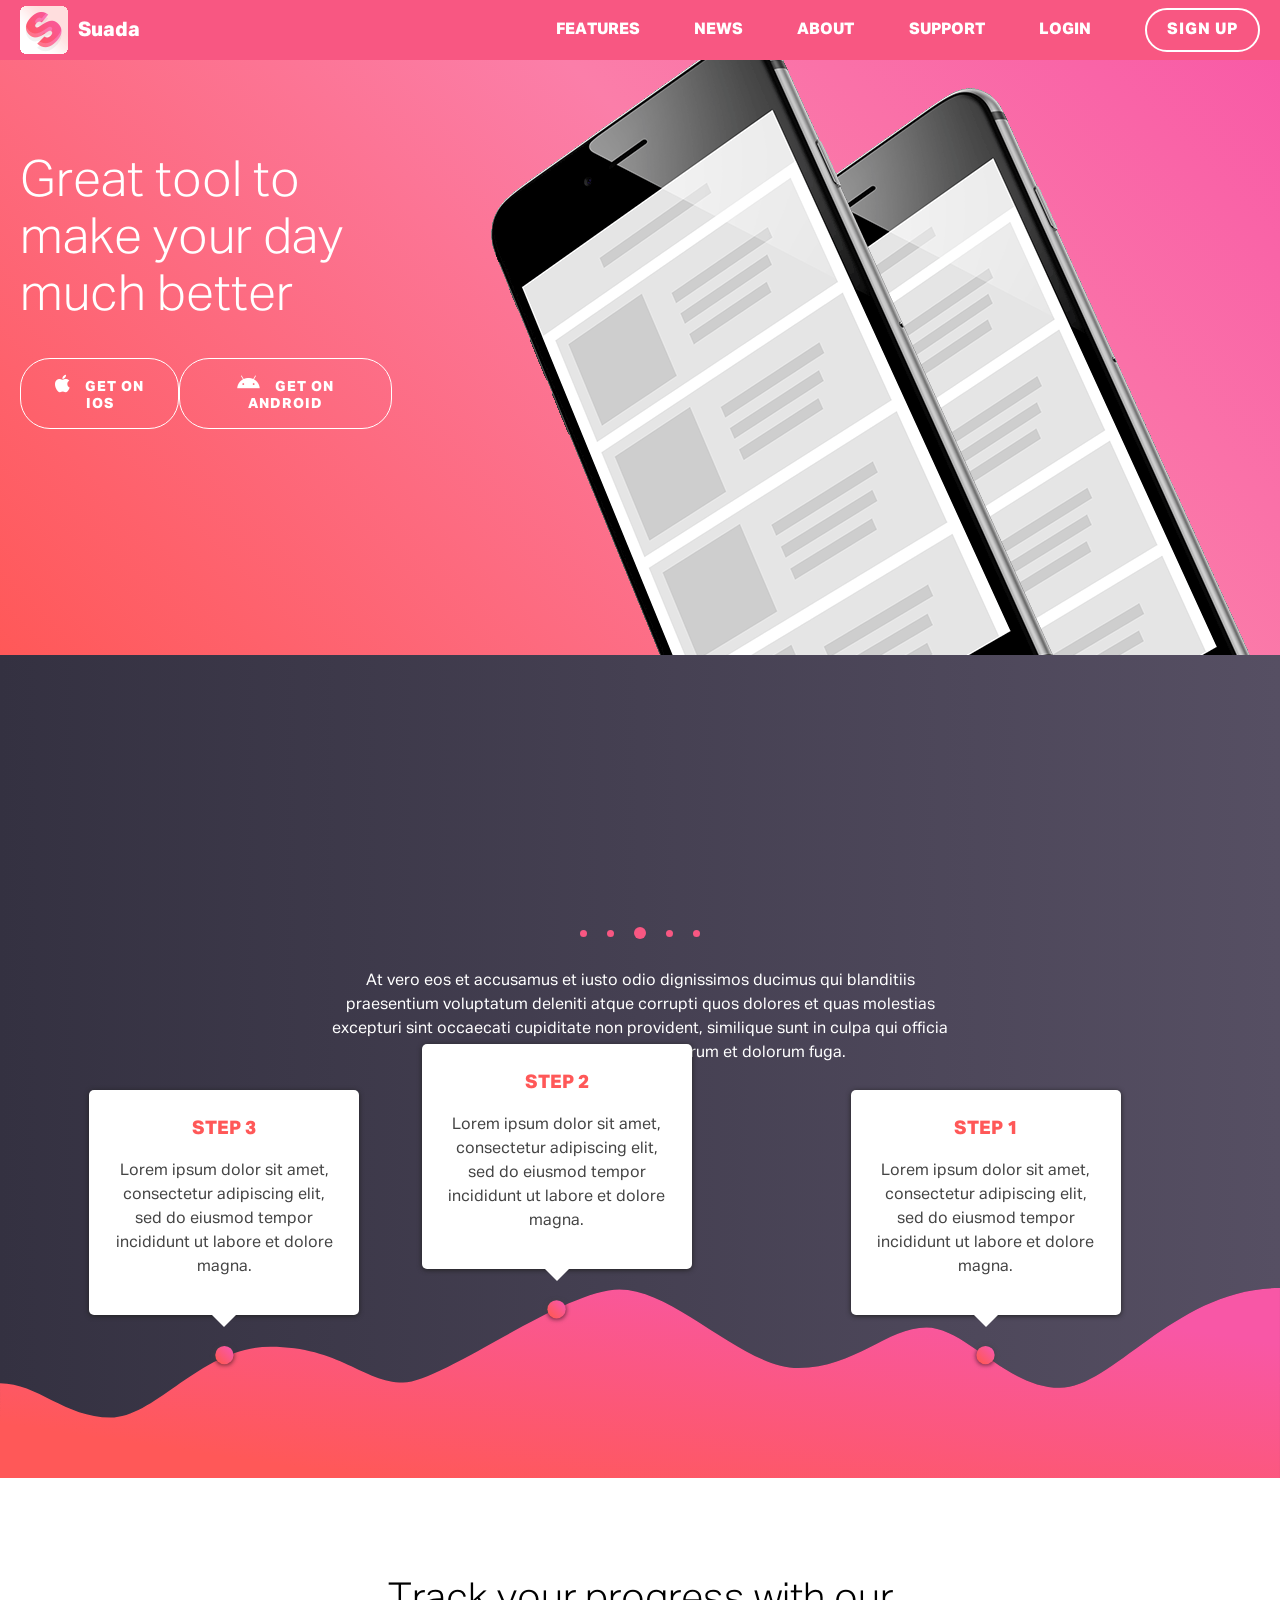
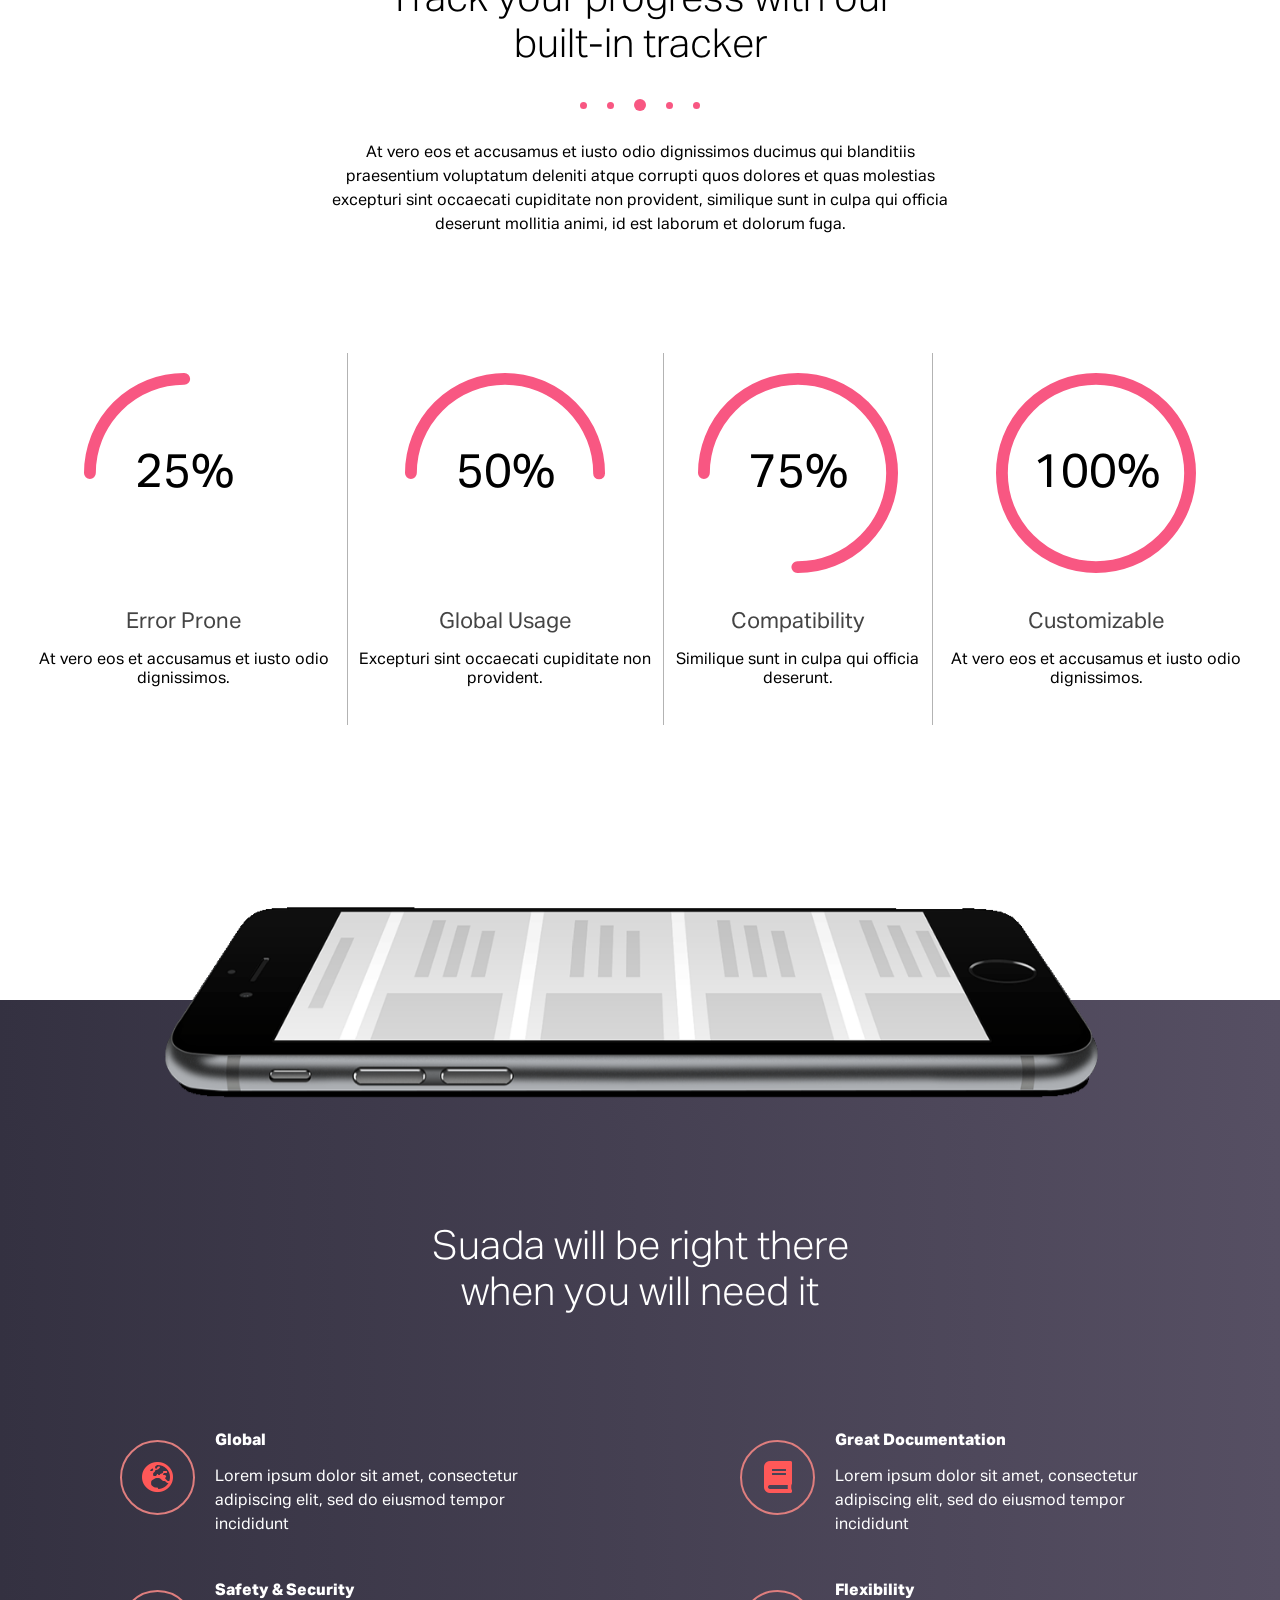
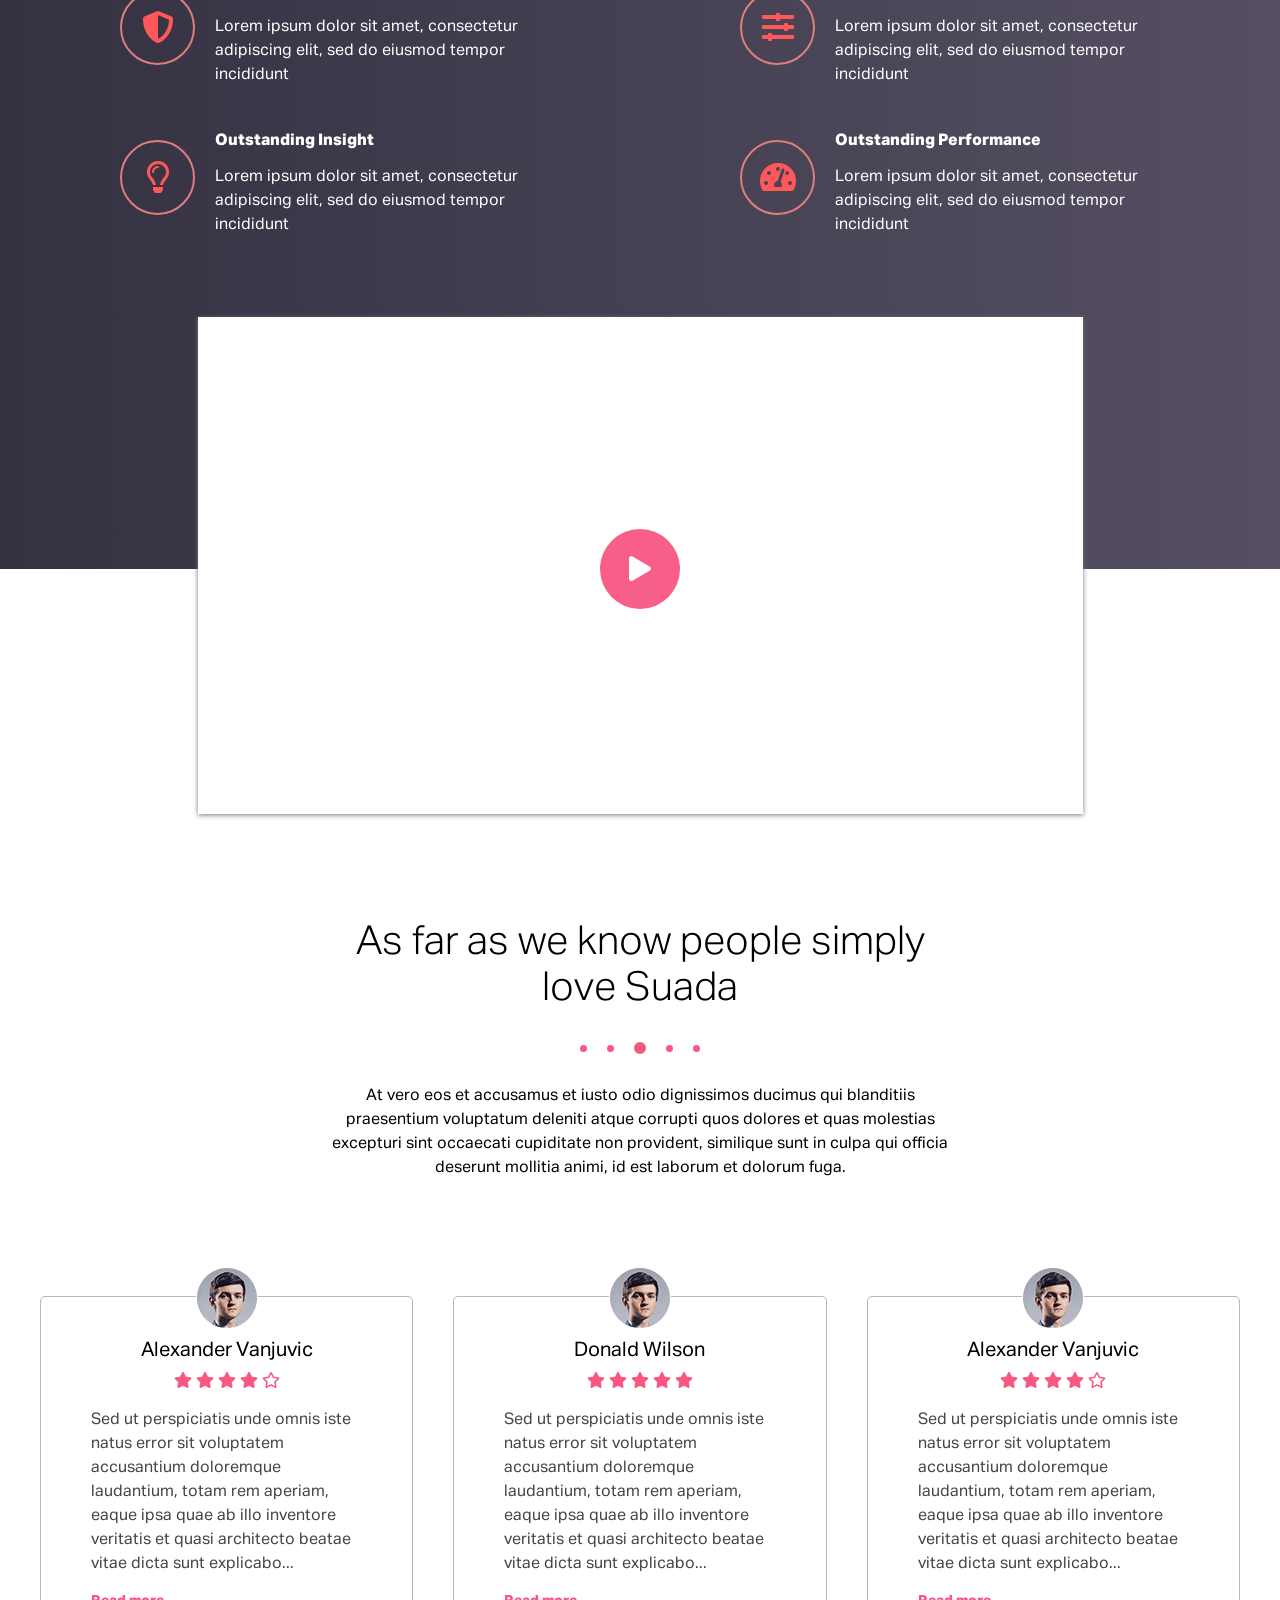
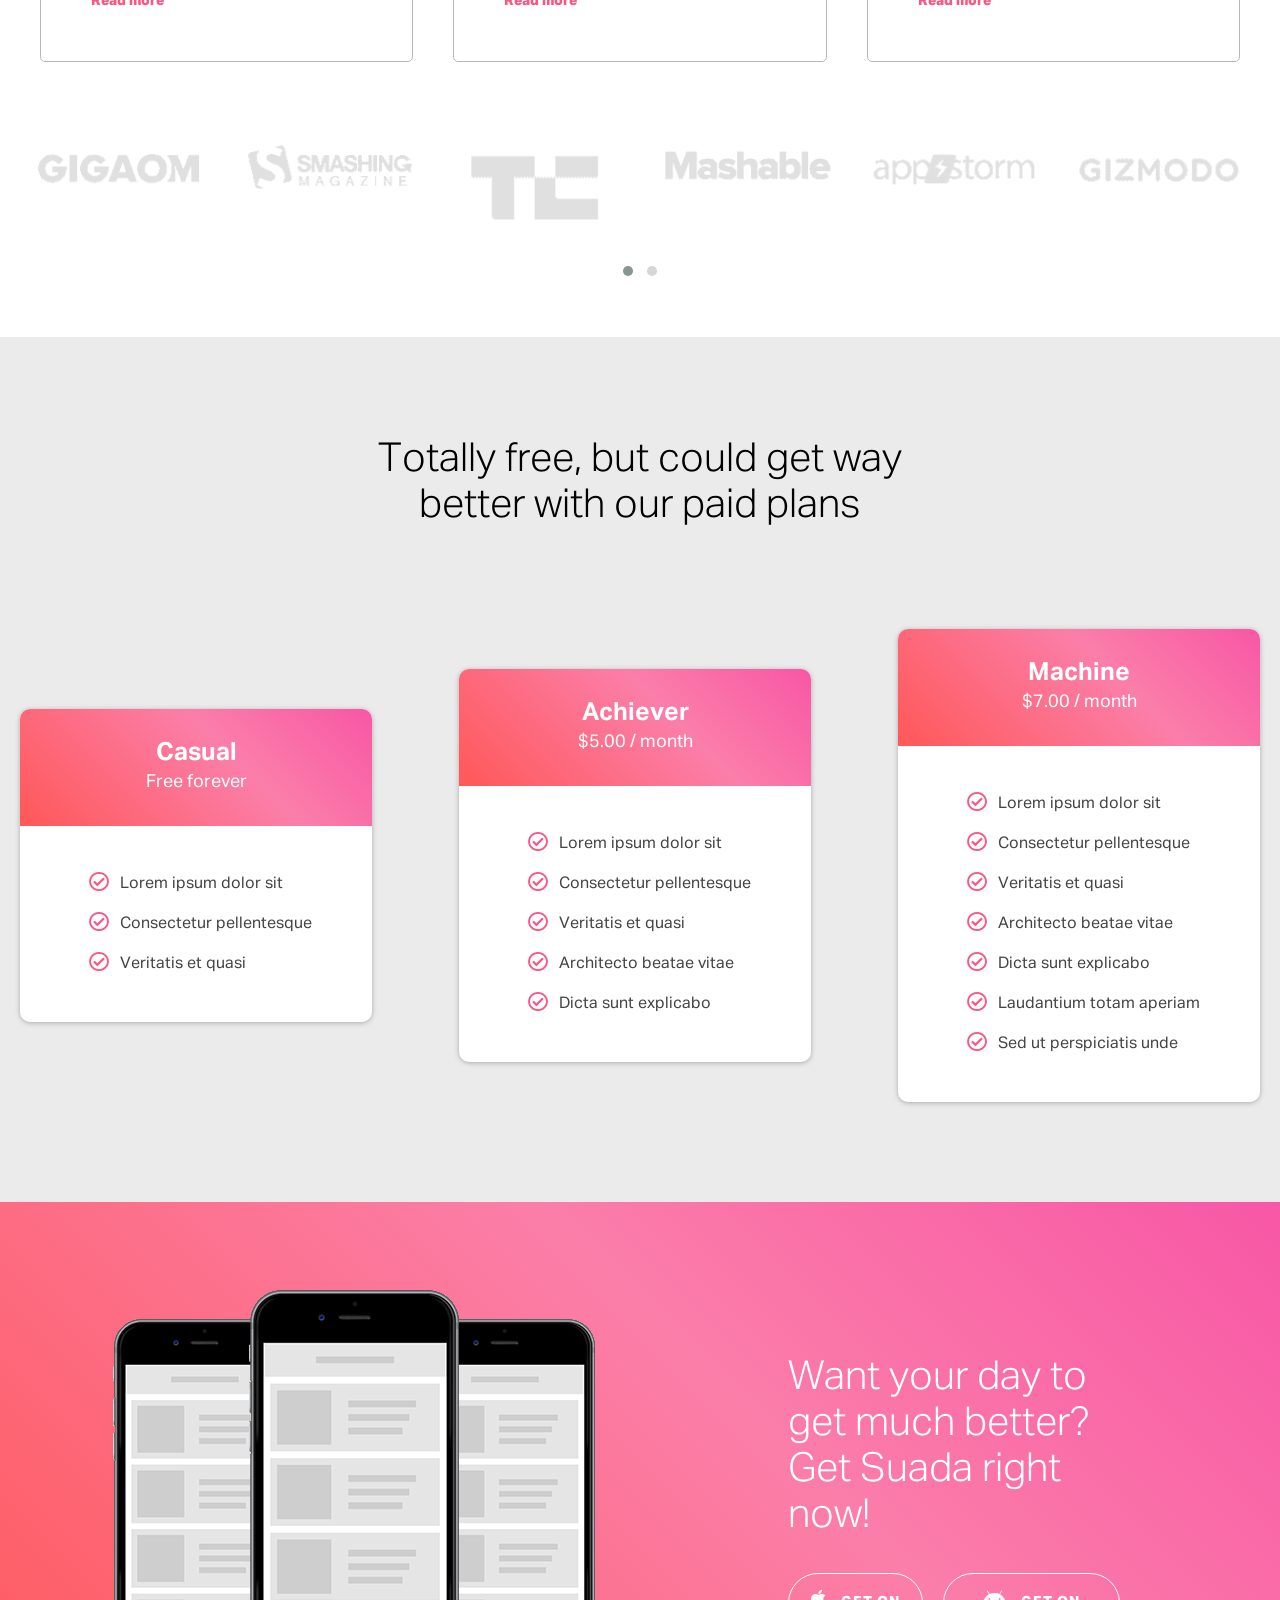
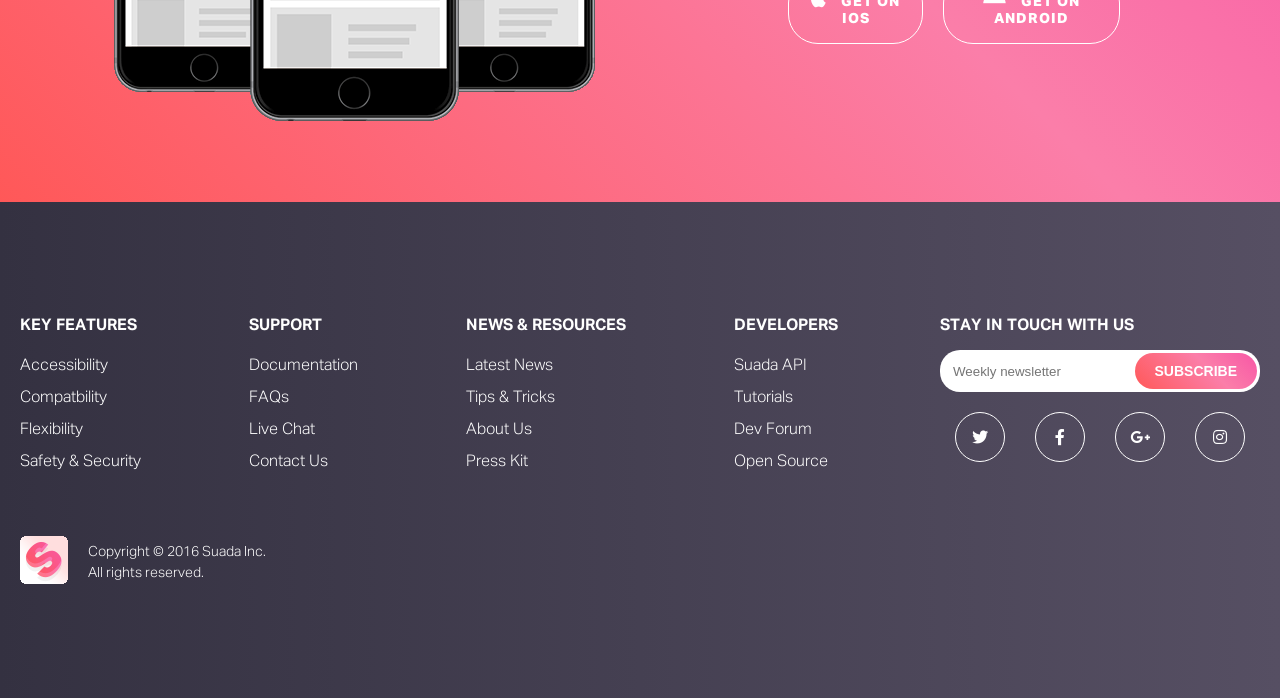
==== commit 5e0dccd8: "update menu scroll" ====
--- a/index.html
+++ b/index.html
@@ -5,13 +5,12 @@
     <meta charset="UTF-8">
     <meta http-equiv="X-UA-Compatible" content="IE=edge">
     <meta name="viewport" content="width=device-width, initial-scale=1.0">
-    <title>Mon 2 Cuoi Ky</title>
+    <title>Suada</title>
     <link rel="stylesheet" href="/css/style.css">
     <link rel="stylesheet" href="/fontawesome-free-5.15.2-web/css/all.css">
     <link rel='stylesheet' href='https://npmcdn.com/flickity@2/dist/flickity.css'>
-    <!-- <link rel="stylesheet" href="./style.css"> -->
-
-
+
+    <link rel="stylesheet" href="/css/lightbox.min.css">
     <link rel="stylesheet" href="/libraries/wow/css/libs/animate.css">
     <!-- <link rel="stylesheet" href="/libraries/wow/css/site.css"> -->
     <!-- carousel -->
@@ -22,7 +21,7 @@
 <body>
     <!-- Begin header -->
     <header>
-        <div class="nav">
+        <nav class="navbar">
             <div class="container">
                 <div data-wow-delay="0.5s" class="nav-logo wow fadeIn">
                     <a href="#">
@@ -32,17 +31,17 @@
                 </div>
                 <div data-wow-delay="1s" class="nav-menu wow fadeIn">
                     <ul class="ul-menu">
-                        <li class="li-menu"><a href="#">Features</a></li>
-                        <li class="li-menu"><a href="#">News</a></li>
-                        <li class="li-menu"><a href="#">About</a></li>
-                        <li class="li-menu"><a href="#">Support</a></li>
-                        <li class="li-menu"><a href="#">Login</a></li>
+                        <li class="li-menu"><a href="#features">Features</a></li>
+                        <li class="li-menu"><a href="#news">News</a></li>
+                        <li class="li-menu"><a href="#about">About</a></li>
+                        <li class="li-menu"><a href="#support">Support</a></li>
+                        <li class="li-menu"><a href="#login">Login</a></li>
                         <button data-wow-delay="1s" class="btn-sign-up slide_right wow tada"><a href="#">Sign
                                 Up</a></button>
                     </ul>
                 </div>
             </div>
-        </div>
+        </nav>
         <div class="nav-slider">
             <div class="container">
                 <div class="slider-caption">
@@ -65,7 +64,7 @@
     <!-- End header -->
 
     <!-- Begin Section Work -->
-    <section class="sec sec-work">
+    <section class="sec sec-work" id="features">
         <div class="container">
             <div class="title">
                 <h3 data-wow-delay="0.25s" data-wow-delay="0.75s" class="head-title wow fadeInUp wow fadeInUp">Suada
@@ -193,7 +192,7 @@
     <!-- End Section Work -->
 
     <!-- Begin Section Track -->
-    <section class="sec-track">
+    <section class="sec-track" id="news">
         <div class="container">
             <div class="title">
                 <h3 data-wow-delay="0.25s" class="head-title wow fadeInUp">Track your progress with our built-in tracker
@@ -402,7 +401,7 @@
     <!-- End Section Video -->
 
     <!-- Begin Section testimonials -->
-    <section class="sec-testimonials">
+    <section class="sec-testimonials" id="support">
         <div class="container">
             <div class="title">
                 <h3 data-wow-delay="0.25s" class="head-title wow fadeInUp">As far as we know people simply love Suada
@@ -478,55 +477,71 @@
 
             <div class="owl-carousel owl-theme client">
                 <div class="item">
-                    <h4><img src="/images/client_1.png" alt=""></h4>
-                </div>
-                <div class="item">
-                    <h4><img src="/images/client_2.png" alt=""></h4>
-                </div>
-                <div class="item">
-                    <h4><img src="/images/client_3.png" alt=""></h4>
-                </div>
-                <div class="item">
-                    <h4><img src="/images/client_4.png" alt=""></h4>
-                </div>
-                <div class="item">
-                    <h4><img src="/images/client_5.png" alt=""></h4>
-                </div>
-                <div class="item">
-                    <h4><img src="/images/client_6.png" alt=""></h4>
-                </div>
-                <div class="item">
-                    <h4><img src="/images/client_1.png" alt=""></h4>
-                </div>
-                <div class="item">
-                    <h4><img src="/images/client_2.png" alt=""></h4>
-                </div>
-                <div class="item">
-                    <h4><img src="/images/client_3.png" alt=""></h4>
-                </div>
-                <div class="item">
-                    <h4><img src="/images/client_4.png" alt=""></h4>
-                </div>
-                <div class="item">
-                    <h4><img src="/images/client_5.png" alt=""></h4>
-                </div>
-                <div class="item">
-                    <h4><img src="/images/client_6.png" alt=""></h4>
-                </div>
+                    <h4> <a class="example-image-link" href="/images/client_1.png" data-lightbox="example-set"
+                            data-title=""><img class="example-image" src="/images/client_1.png" alt="" /></a></h4>
+                    <!-- <h4><img src="/images/client_1.png" alt=""></h4> -->
+                </div>
+                <div class="item">
+                    <h4><a class="example-image-link" href="/images/client_2.png" data-lightbox="example-set"
+                            data-title=""><img class="example-image" src="/images/client_2.png" alt="" /></a></h4>
+                </div>
+                <div class="item">
+                    <h4><a class="example-image-link" href="/images/client_3.png" data-lightbox="example-set"
+                            data-title=""><img class="example-image" src="/images/client_3.png" alt="" /></a></h4>
+                </div>
+                <div class="item">
+                    <h4><a class="example-image-link" href="/images/client_4.png" data-lightbox="example-set"
+                            data-title=""><img class="example-image" src="/images/client_4.png" alt="" /></a></h4>
+                </div>
+                <div class="item">
+                    <h4><a class="example-image-link" href="/images/client_5.png" data-lightbox="example-set"
+                            data-title=""><img class="example-image" src="/images/client_5.png" alt="" /></a></h4>
+                </div>
+                <div class="item">
+                    <h4><a class="example-image-link" href="/images/client_6.png" data-lightbox="example-set"
+                            data-title=""><img class="example-image" src="/images/client_6.png" alt="" /></a></h4>
+                </div>
+
+                <div class="item">
+                    <h4> <a class="example-image-link" href="/images/client_1.png" data-lightbox="example-set"
+                            data-title=""><img class="example-image" src="/images/client_1.png" alt="" /></a></h4>
+                    <!-- <h4><img src="/images/client_1.png" alt=""></h4> -->
+                </div>
+                <div class="item">
+                    <h4><a class="example-image-link" href="/images/client_2.png" data-lightbox="example-set"
+                            data-title=""><img class="example-image" src="/images/client_2.png" alt="" /></a></h4>
+                </div>
+                <div class="item">
+                    <h4><a class="example-image-link" href="/images/client_3.png" data-lightbox="example-set"
+                            data-title=""><img class="example-image" src="/images/client_3.png" alt="" /></a></h4>
+                </div>
+                <div class="item">
+                    <h4><a class="example-image-link" href="/images/client_4.png" data-lightbox="example-set"
+                            data-title=""><img class="example-image" src="/images/client_4.png" alt="" /></a></h4>
+                </div>
+                <div class="item">
+                    <h4><a class="example-image-link" href="/images/client_5.png" data-lightbox="example-set"
+                            data-title=""><img class="example-image" src="/images/client_5.png" alt="" /></a></h4>
+                </div>
+                <div class="item">
+                    <h4><a class="example-image-link" href="/images/client_6.png" data-lightbox="example-set"
+                            data-title=""><img class="example-image" src="/images/client_6.png" alt="" /></a></h4>
+                </div>
+
             </div>
 
         </div>
     </section>
     <!-- Begin Section testimonials -->
 
-    <section class="pricing">
+    <section class="pricing" id="about">
         <div class="container">
             <div class="title">
-                <h3 data-wow-delay="0.25s" class="head-title wow fadeInUp">Totally free, but could get way better
+                <h3 data-wow-delay="0.75s" class="head-title wow fadeInDown">Totally free, but could get way better
                     with our paid plans</h3>
             </div>
             <div class="price-product">
-                <div class="product">
+                <div data-wow-delay="0.5s" class="product  wow fadeInLeft">
                     <div class="head-product">
                         <h4 class="titile">Casual</h4>
                         <p class="subtitle">Free forever</p>
@@ -545,7 +560,7 @@
                         </ul>
                     </div>
                 </div>
-                <div class="product">
+                <div data-wow-delay="0.25s" class="product wow fadeInUp">
                     <div class="head-product">
                         <h4 class="titile">Achiever</h4>
                         <p class="subtitle">$5.00 / month</p>
@@ -571,7 +586,7 @@
                     </div>
                 </div>
 
-                <div class="product">
+                <div data-wow-delay="0.5s" class="product wow fadeInRight">
                     <div class="head-product">
                         <h4 class="titile">Machine</h4>
                         <p class="subtitle">$7.00 / month</p>
@@ -606,7 +621,7 @@
         </div>
     </section>
 
-    <section class="sec-dowload">
+    <section class="sec-dowload" id="dowload">
         <div class="container">
             <div class="sec-banner wow fadeInLeft" data-wow-delay="0.25s">
 
@@ -813,6 +828,8 @@
         wow.init();
     </script>
 
+    <script src="/js/lightbox-plus-jquery.min.js"></script>
+
 </body>
 
 </html>
--- a/css/style.css
+++ b/css/style.css
@@ -20,6 +20,11 @@
   font-family: AktivGrotesk;
   src: url(/font/AktivGrotesk-Bold.otf);
   font-weight: 600;
+}
+
+body {
+  overflow-y: scroll;
+  scroll-behavior: smooth;
 }
 
 html,
@@ -37,7 +42,18 @@
 .container {
   margin: 0 auto;
   max-width: 1440px;
+  height: 100%;
   padding: 0 20px;
+}
+
+/*setup id*/
+.navbar {
+  position: fixed;
+  top: 0;
+  z-index: 1;
+  width: 100%;
+  height: 60px;
+  background: #f85782;
 }
 
 /* ------ Button -------*/
@@ -78,7 +94,7 @@
 header {
   background: #ff5858;
   background: linear-gradient(45deg, #ff5858 0%, #fb7ea9 60%, #f857a6 100%);
-  padding: 40px 0 0 0;
+  padding: 20px 0 0 0;
   color: white;
 }
 
@@ -87,16 +103,16 @@
   text-decoration: none;
 }
 
-header .nav .container {
-  display: -webkit-box;
-  display: -ms-flexbox;
-  display: flex;
-  -webkit-box-align: center;
-      -ms-flex-align: center;
-          align-items: center;
-}
-
-header .nav .container .nav-logo {
+header .navbar .container {
+  display: -webkit-box;
+  display: -ms-flexbox;
+  display: flex;
+  -webkit-box-align: center;
+      -ms-flex-align: center;
+          align-items: center;
+}
+
+header .navbar .container .nav-logo {
   width: 40%;
   font-weight: 800;
   display: -webkit-box;
@@ -104,16 +120,16 @@
   display: flex;
 }
 
-header .nav .container .nav-logo a {
-  display: -webkit-box;
-  display: -ms-flexbox;
-  display: flex;
-  -webkit-box-pack: center;
-      -ms-flex-pack: center;
-          justify-content: center;
-}
-
-header .nav .container .nav-logo .name-logo {
+header .navbar .container .nav-logo a {
+  display: -webkit-box;
+  display: -ms-flexbox;
+  display: flex;
+  -webkit-box-pack: center;
+      -ms-flex-pack: center;
+          justify-content: center;
+}
+
+header .navbar .container .nav-logo .name-logo {
   padding-left: 10px;
   font-size: 20px;
   display: -webkit-box;
@@ -127,12 +143,12 @@
           align-items: center;
 }
 
-header .nav .container .slide_right:hover {
+header .navbar .container .slide_right:hover {
   -webkit-box-shadow: inset 400px 0 0 0 #fff;
           box-shadow: inset 400px 0 0 0 #fff;
 }
 
-header .nav .container .btn-sign-up {
+header .navbar .container .btn-sign-up {
   display: -webkit-box;
   display: -ms-flexbox;
   display: flex;
@@ -160,24 +176,24 @@
   transition: ease-out 0.4s;
 }
 
-header .nav .container .btn-sign-up:hover {
+header .navbar .container .btn-sign-up:hover {
   background-color: white;
   border-radius: 30px;
 }
 
-header .nav .container .btn-sign-up:hover a {
+header .navbar .container .btn-sign-up:hover a {
   color: #ff3396;
   position: relative;
 }
 
-header .nav .container .nav-menu {
+header .navbar .container .nav-menu {
   display: -webkit-box;
   display: -ms-flexbox;
   display: flex;
   width: 60%;
 }
 
-header .nav .container .nav-menu .ul-menu {
+header .navbar .container .nav-menu .ul-menu {
   list-style-type: none;
   display: -webkit-box;
   display: -ms-flexbox;
@@ -193,14 +209,14 @@
   text-transform: uppercase;
 }
 
-header .nav .container .nav-menu .ul-menu .li-menu a {
+header .navbar .container .nav-menu .ul-menu .li-menu a {
   text-decoration: none;
   color: #fff;
   display: block;
   position: relative;
 }
 
-header .nav .container .nav-menu .ul-menu .li-menu a::after {
+header .navbar .container .nav-menu .ul-menu .li-menu a::after {
   position: absolute;
   width: 0;
   height: 2px;
@@ -212,11 +228,11 @@
   transition: width 0.15s ease-out;
 }
 
-header .nav .container .nav-menu .ul-menu .li-menu a:hover::after {
+header .navbar .container .nav-menu .ul-menu .li-menu a:hover::after {
   width: 100%;
 }
 
-header .nav .container .nav-menu .ul-menu .li-menu a:last-of-type {
+header .navbar .container .nav-menu .ul-menu .li-menu a:last-of-type {
   border-bottom: none;
 }
 
@@ -258,6 +274,7 @@
 }
 
 header .nav-slider .container .slider-img {
+  bottom: 0;
   background: url(/images/slider.png) no-repeat;
   width: 779px;
   height: 635px;
@@ -871,6 +888,8 @@
 .product:hover {
   -webkit-box-shadow: 0 3px 5px #aaa;
           box-shadow: 0 3px 5px #aaa;
+  -webkit-transform: scale(1.1);
+          transform: scale(1.1);
 }
 
 .price-product {
@@ -1002,6 +1021,7 @@
   -webkit-box-flex: 1;
       -ms-flex: 1;
           flex: 1;
+  outline: none;
 }
 
 footer .footer-info .btn-mail {
@@ -1178,4 +1198,8 @@
   width: 100%;
   height: 300px;
 }
+
+.owl-dot {
+  outline: none;
+}
 /*# sourceMappingURL=style.css.map */
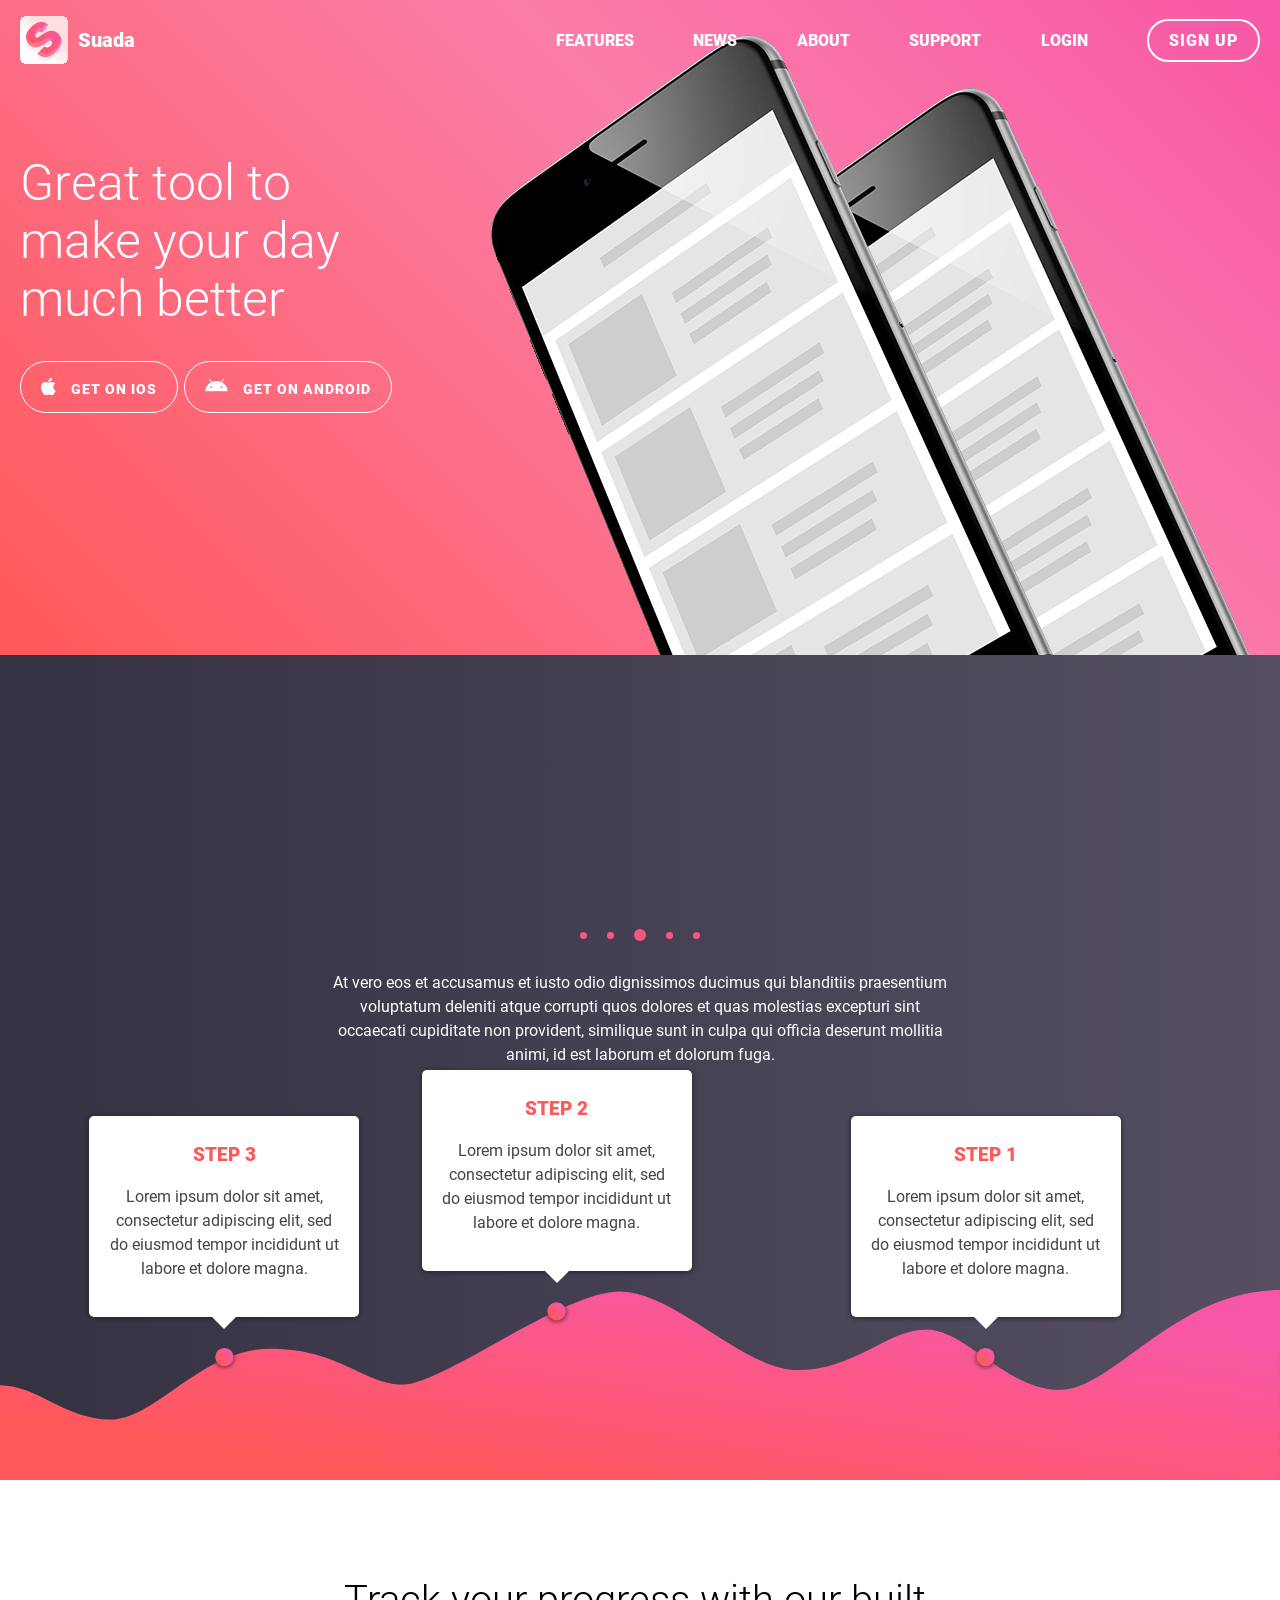
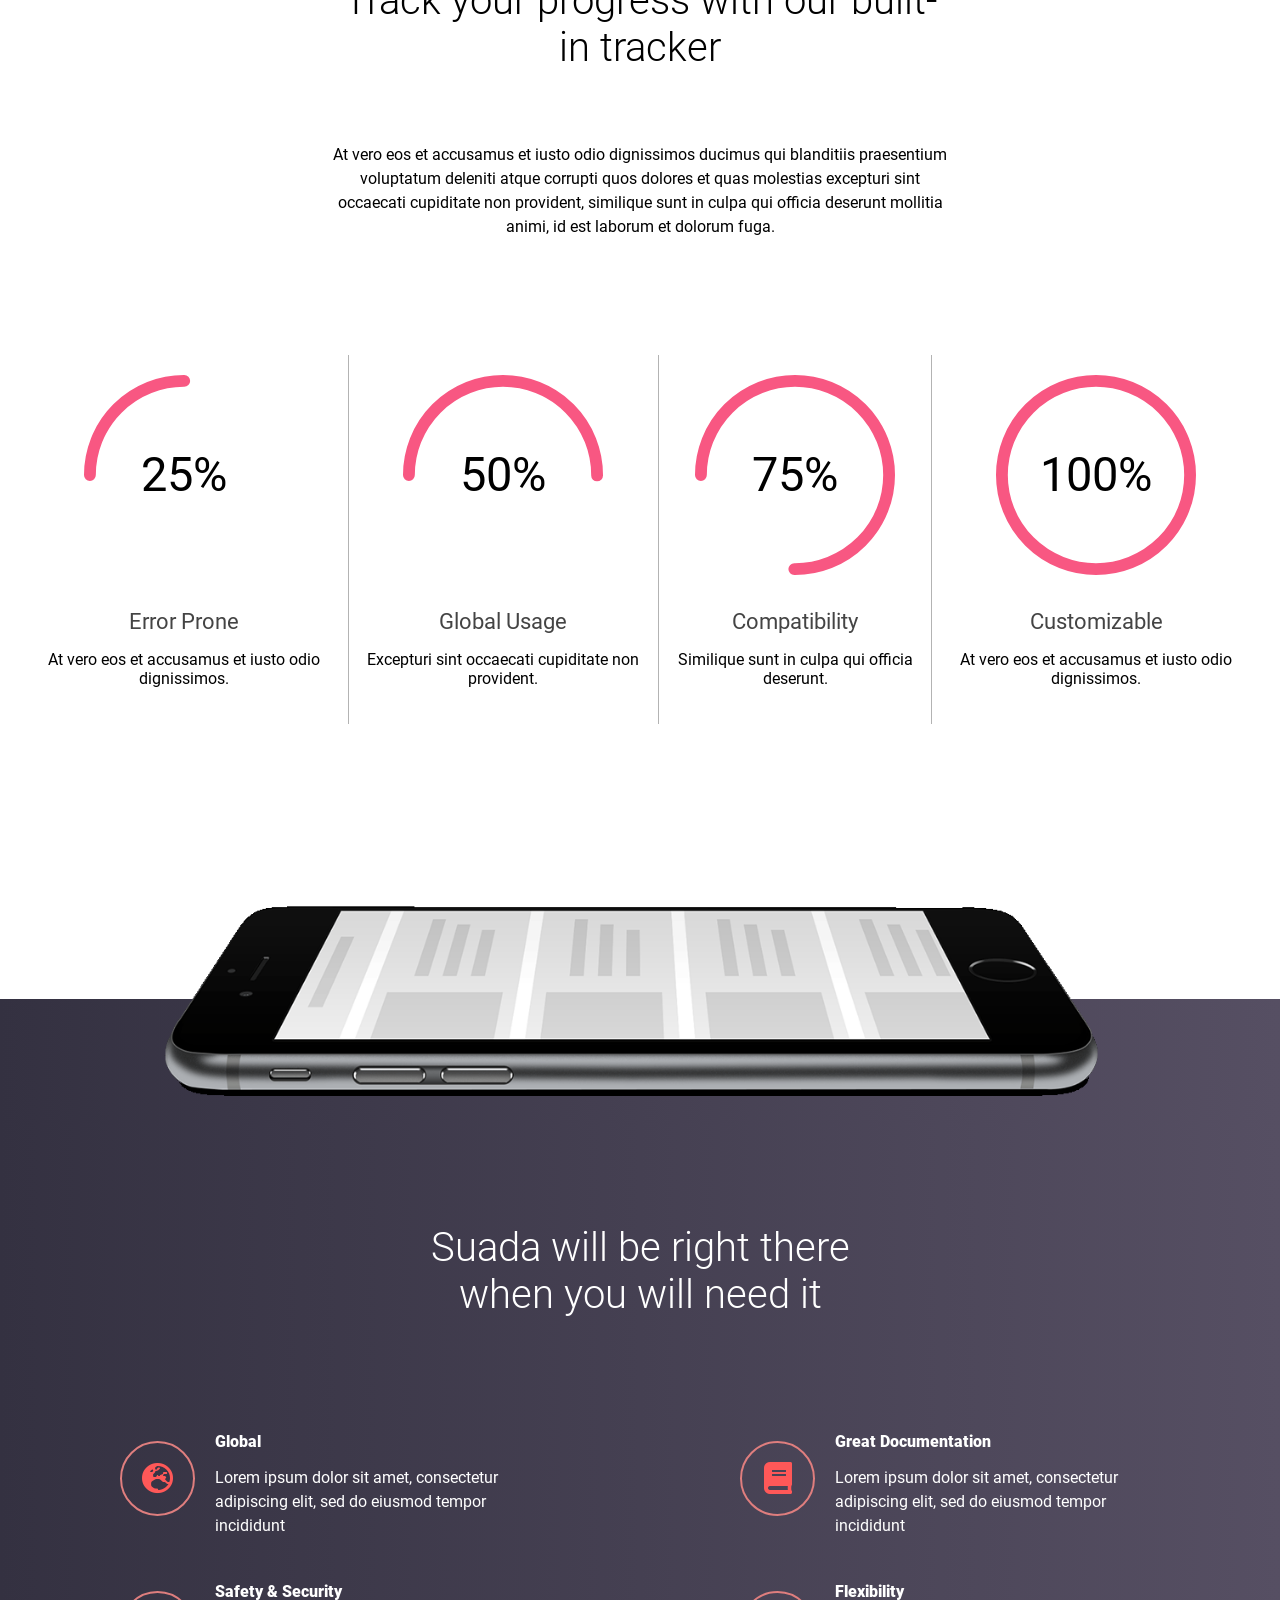
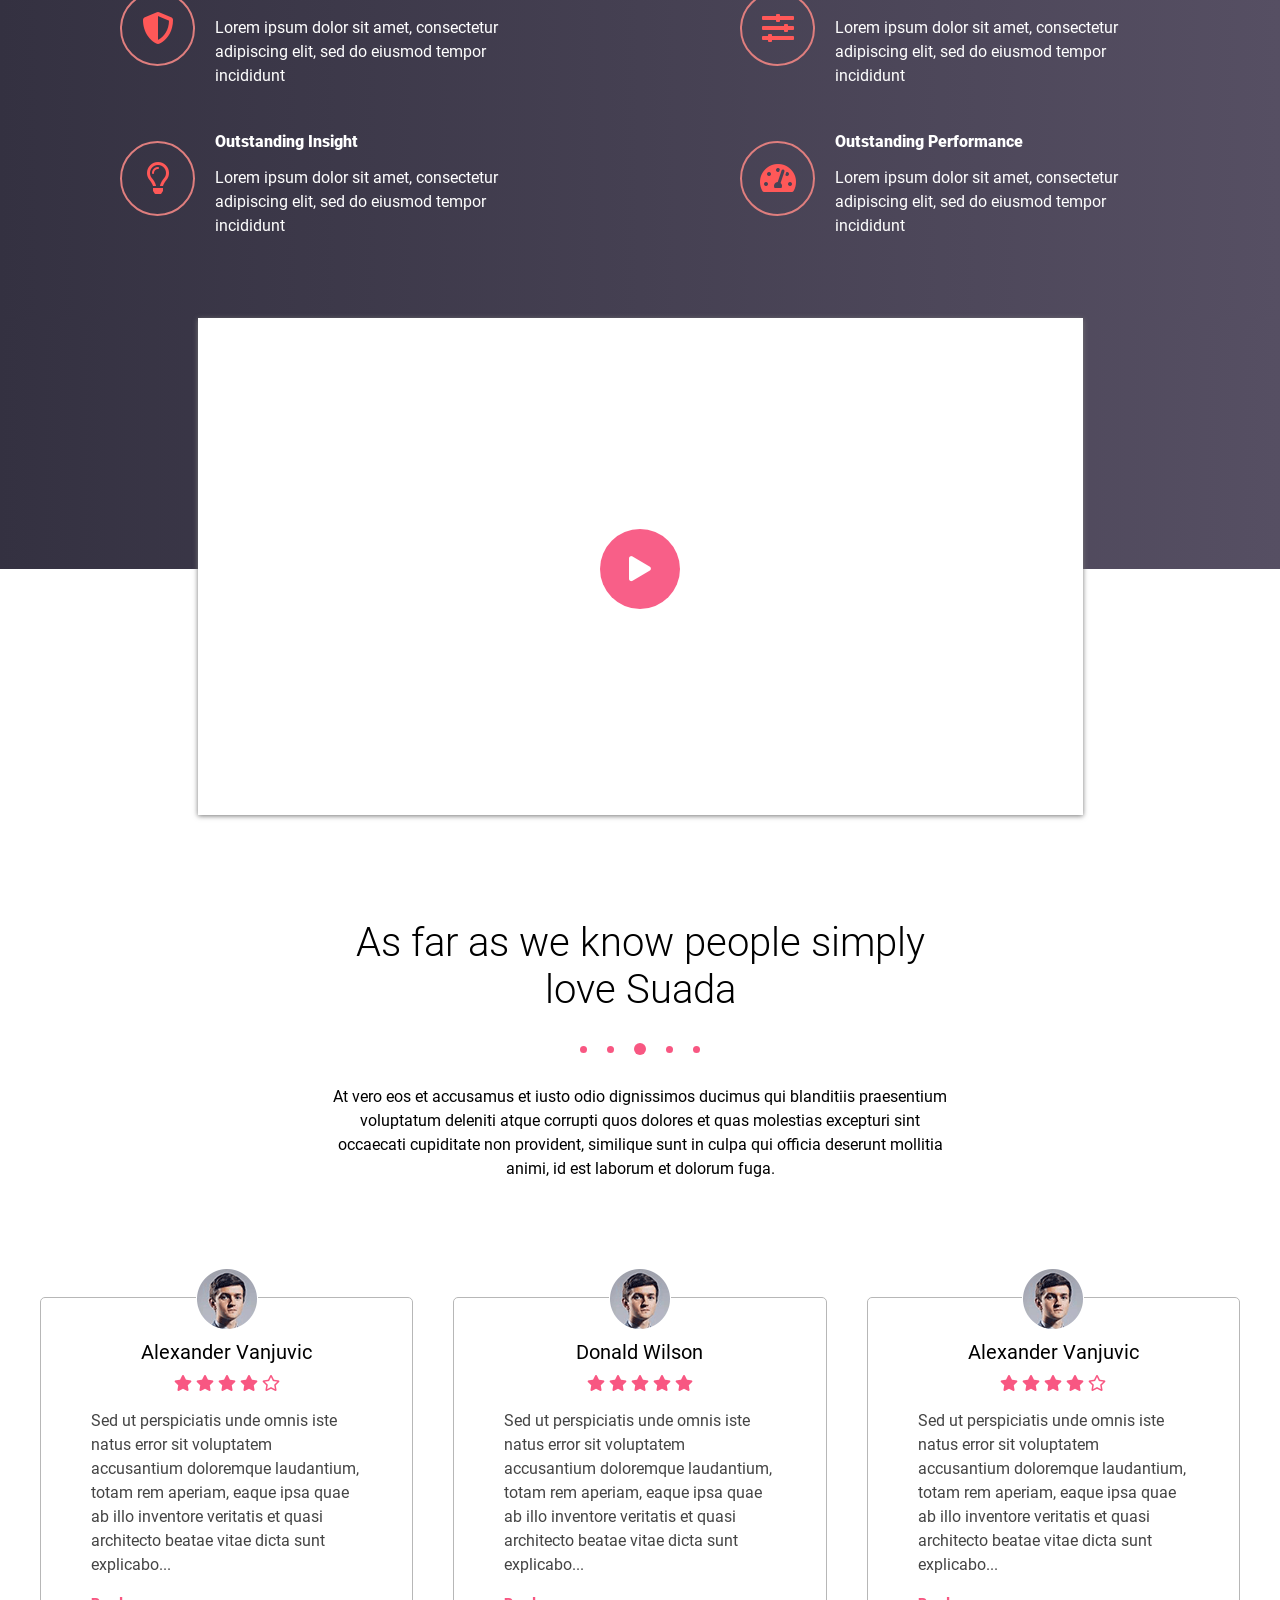
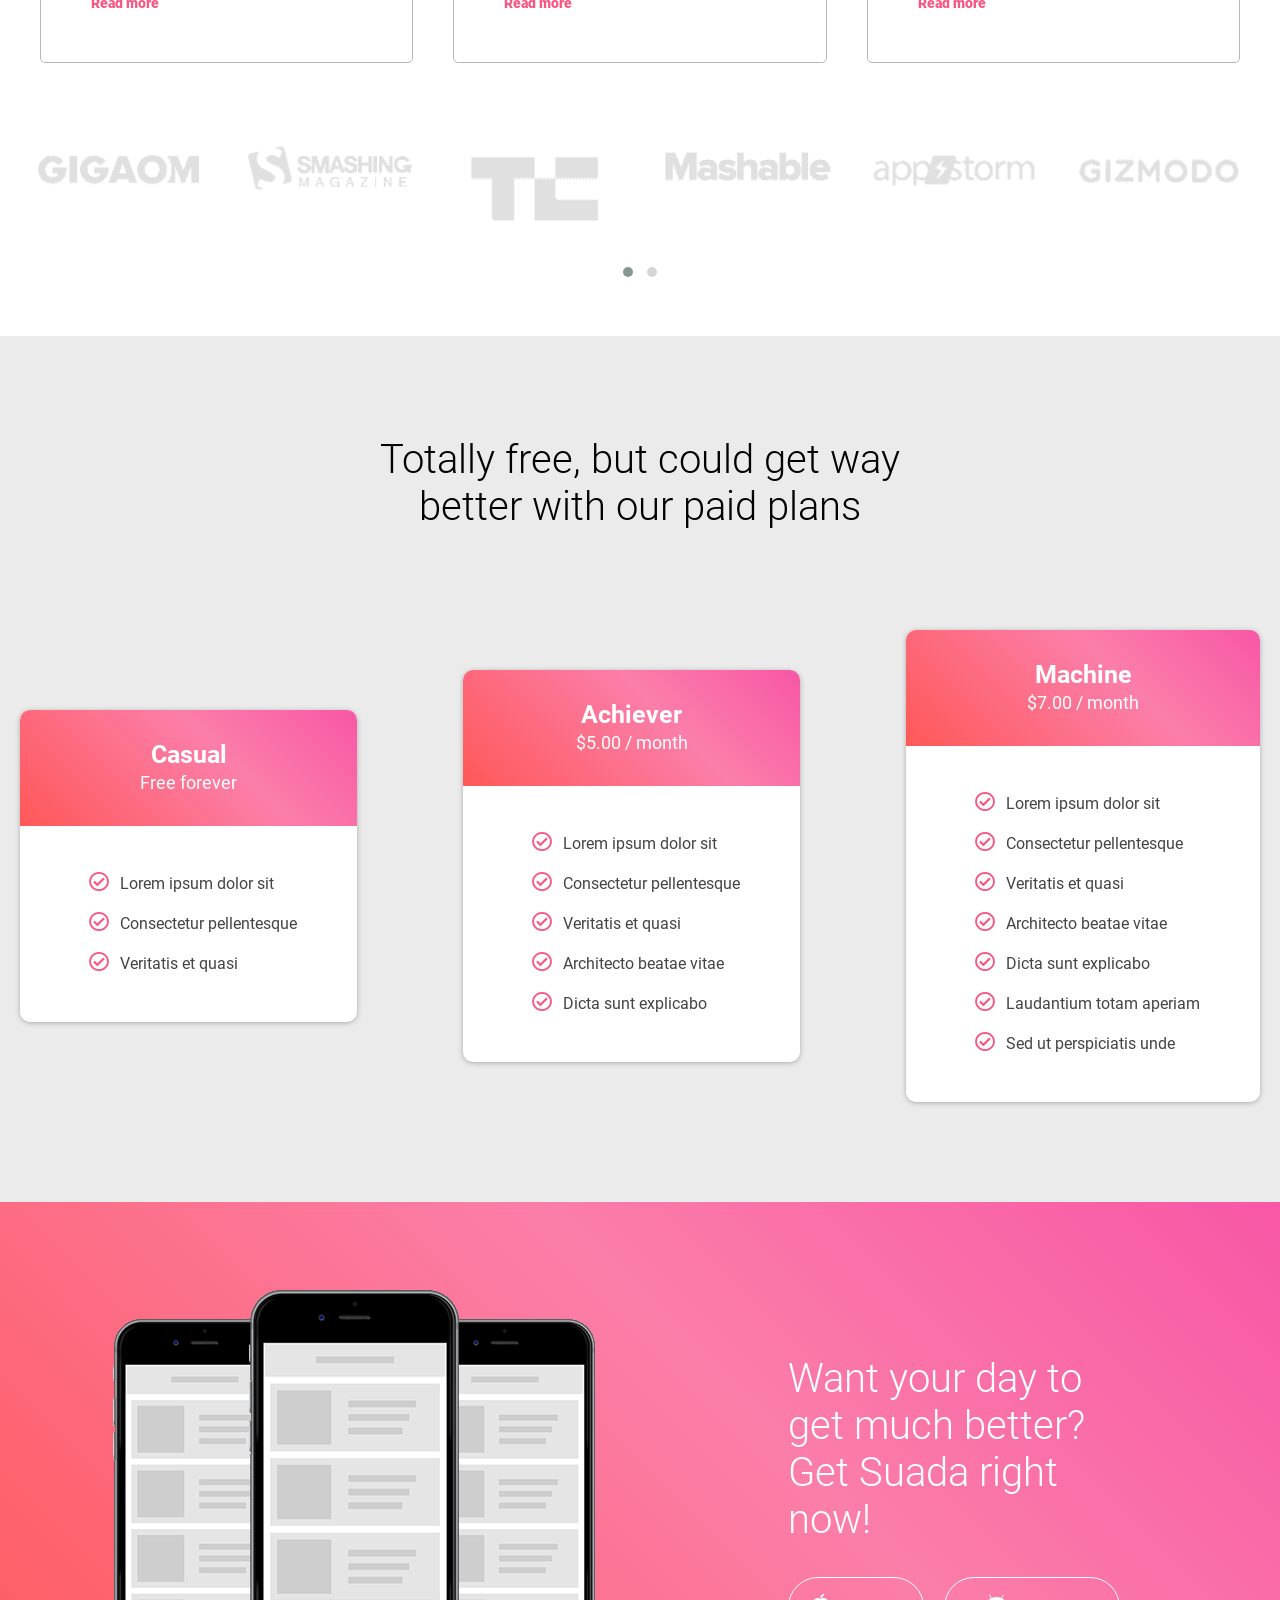
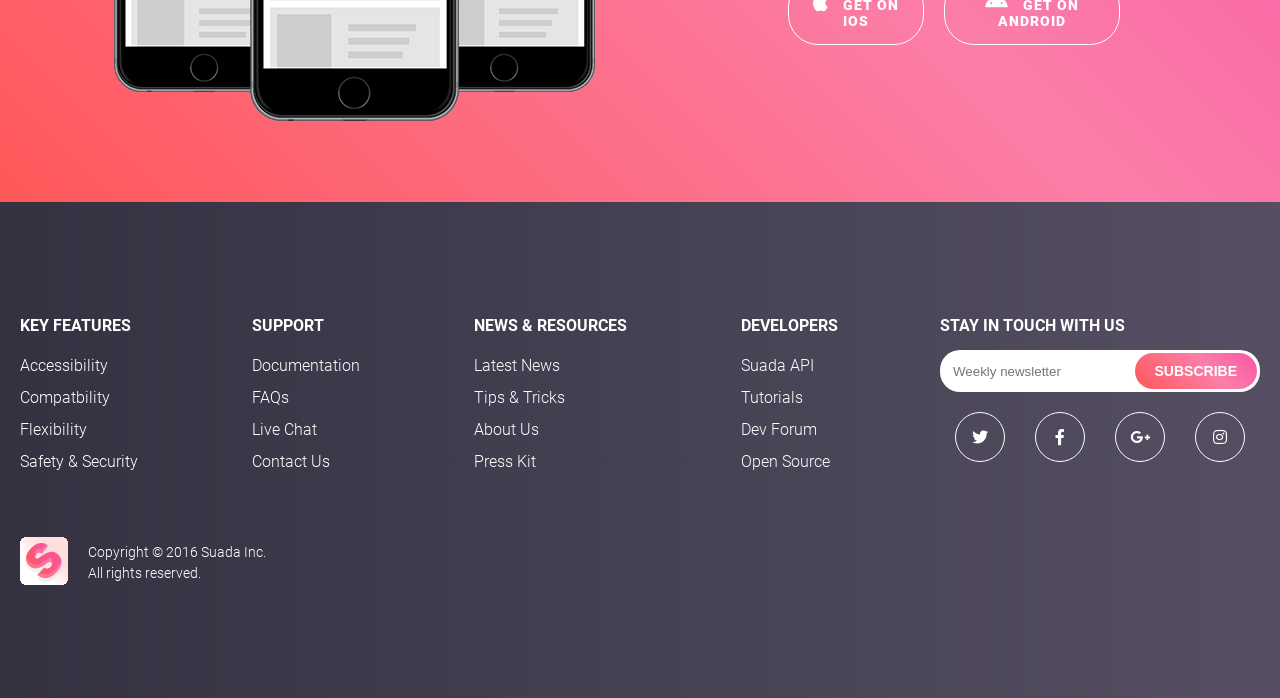
==== commit 5bc1e435: "update script" ====
--- a/index.html
+++ b/index.html
@@ -20,8 +20,8 @@
 
 <body>
     <!-- Begin header -->
-    <header>
-        <nav class="navbar">
+    <header id="header1">
+        <nav class="navbar" id="navbar1">
             <div class="container">
                 <div data-wow-delay="0.5s" class="nav-logo wow fadeIn">
                     <a href="#">
@@ -830,6 +830,24 @@
 
     <script src="/js/lightbox-plus-jquery.min.js"></script>
 
+    <script>
+        var header1 = document.querySelector("#header1")
+        var navbar1 = document.querySelector("#navbar1")
+        var header1Height = header1.offsetHeight
+        document.addEventListener("scroll", function () {
+            // console.log("scroll", window.scrollY, header1, header1Height);
+            if (window.scrollY > header1Height) {
+                navbar1.style.background = "rgb(248, 87, 130)"
+                navbar1.style.boxShadow = "0 2px 10px rgba(0, 0, 0, 0.3)"
+            }
+            else {
+                navbar1.style.background = "transparent"
+                navbar1.style.boxShadow = "none"
+            }
+
+        });
+    </script>
+
 </body>
 
 </html>
--- a/css/style.css
+++ b/css/style.css
@@ -1,24 +1,24 @@
 @font-face {
   font-family: AktivGrotesk;
-  src: url(/font/AktivGrotesk-XBold.otf);
+  src: url(/font/Roboto-Black.ttf);
   font-weight: 800;
 }
 
 @font-face {
   font-family: AktivGrotesk;
-  src: url(/font/AktivGrotesk-Light.otf);
+  src: url(/font/Roboto-Light.ttf);
   font-weight: 100;
 }
 
 @font-face {
   font-family: AktivGrotesk;
-  src: url(/font/AktivGrotesk-Regular.otf);
+  src: url(/font/Roboto-Regular.ttf);
   font-weight: 400;
 }
 
 @font-face {
   font-family: AktivGrotesk;
-  src: url(/font/AktivGrotesk-Bold.otf);
+  src: url(/font/Roboto-Bold.ttf);
   font-weight: 600;
 }
 
@@ -50,10 +50,21 @@
 .navbar {
   position: fixed;
   top: 0;
-  z-index: 1;
+  z-index: 99;
   width: 100%;
-  height: 60px;
-  background: #f85782;
+  height: 80px;
+  background: transparent;
+  margin-bottom: 5px;
+  -webkit-box-shadow: none;
+          box-shadow: none;
+  -webkit-transition-property: background-color, -webkit-box-shadow;
+  transition-property: background-color, -webkit-box-shadow;
+  transition-property: background-color, box-shadow;
+  transition-property: background-color, box-shadow, -webkit-box-shadow;
+  -webkit-transition-duration: 0.25s;
+          transition-duration: 0.25s;
+  -webkit-transition-timing-function: ease-out;
+          transition-timing-function: ease-out;
 }
 
 /* ------ Button -------*/
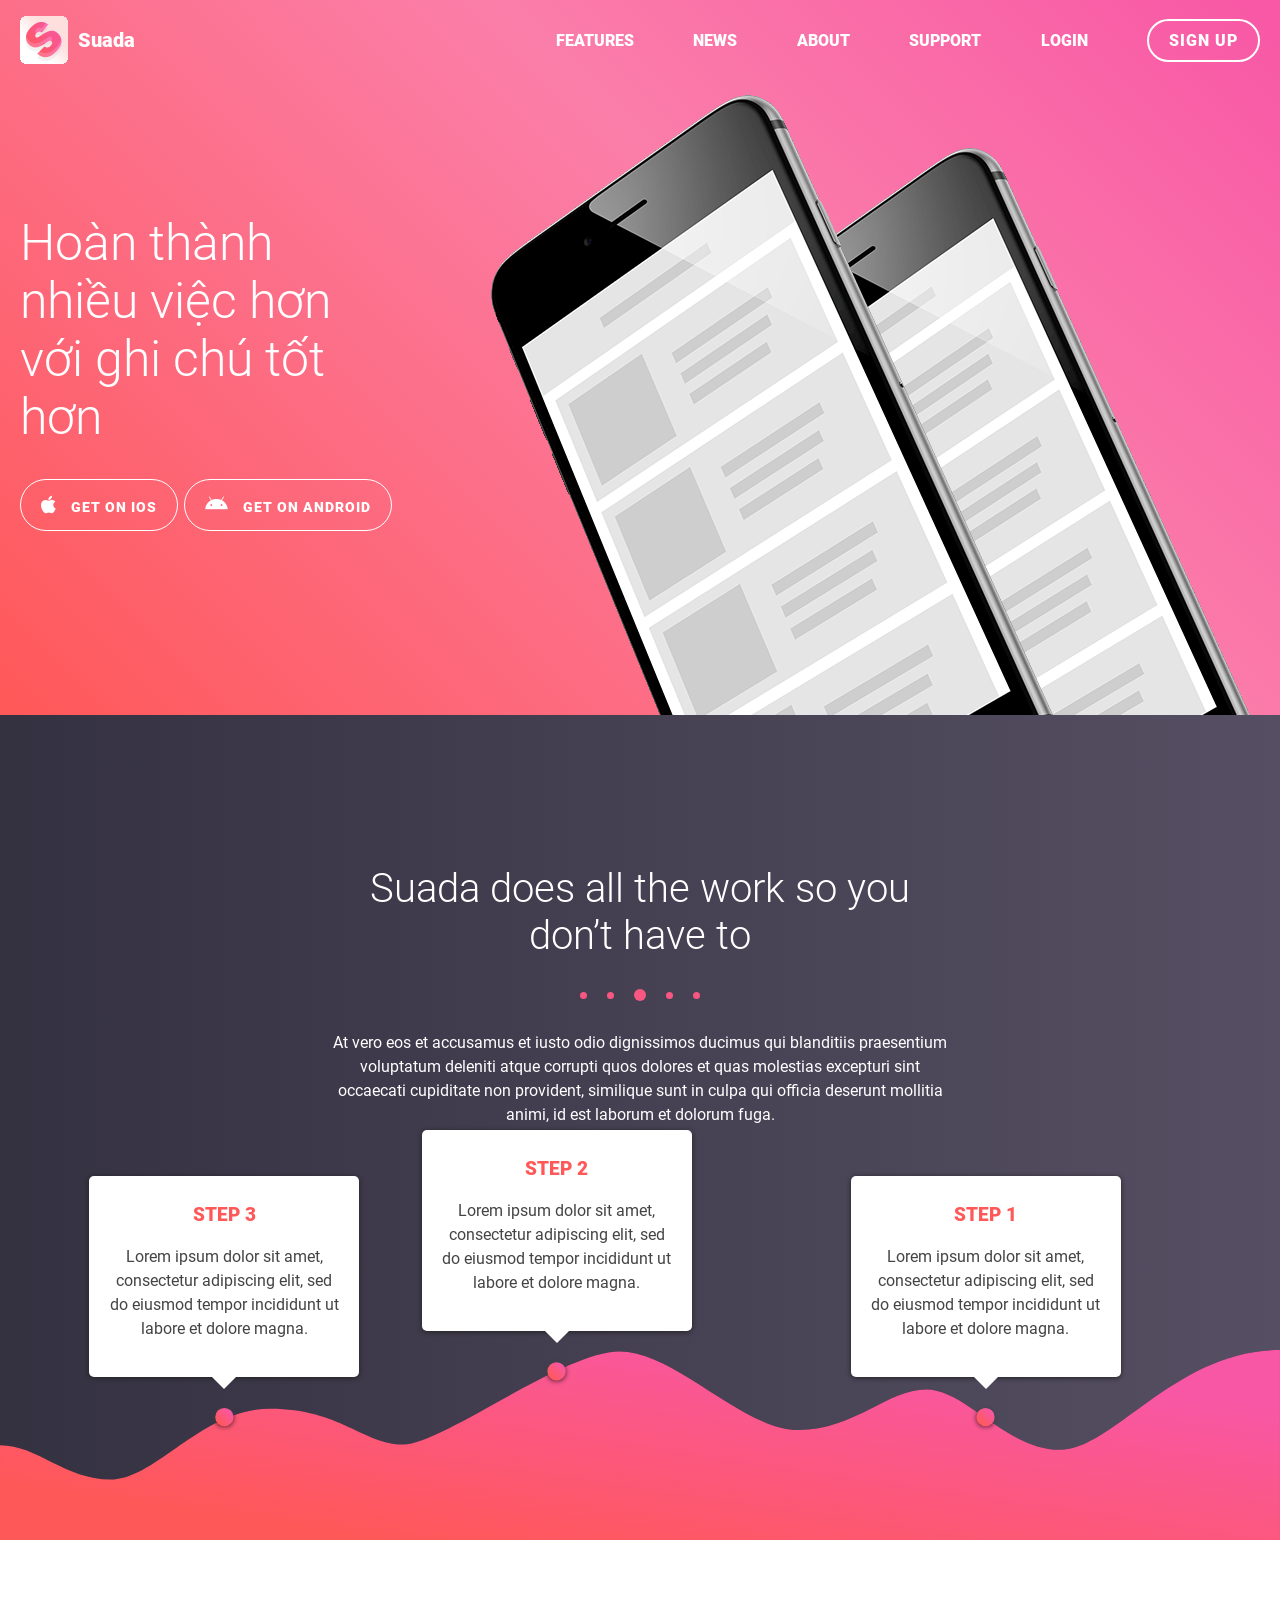
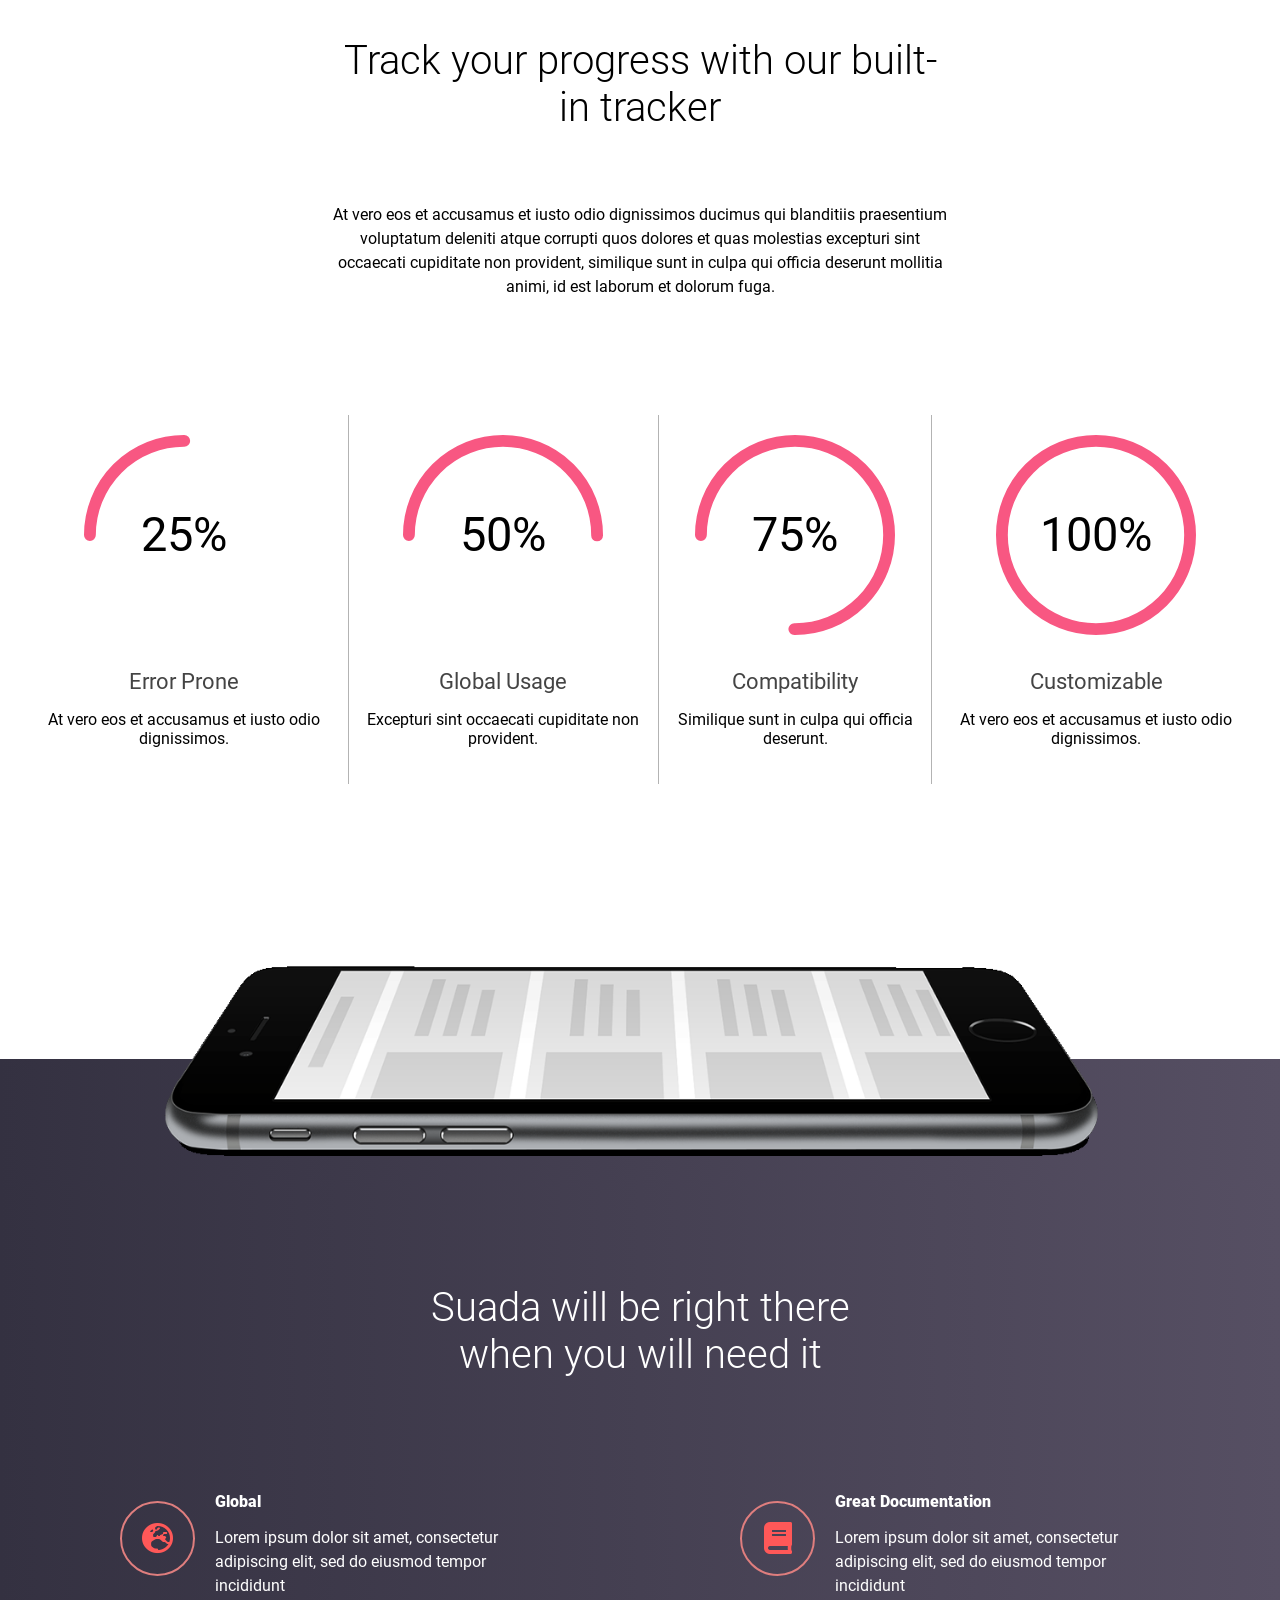
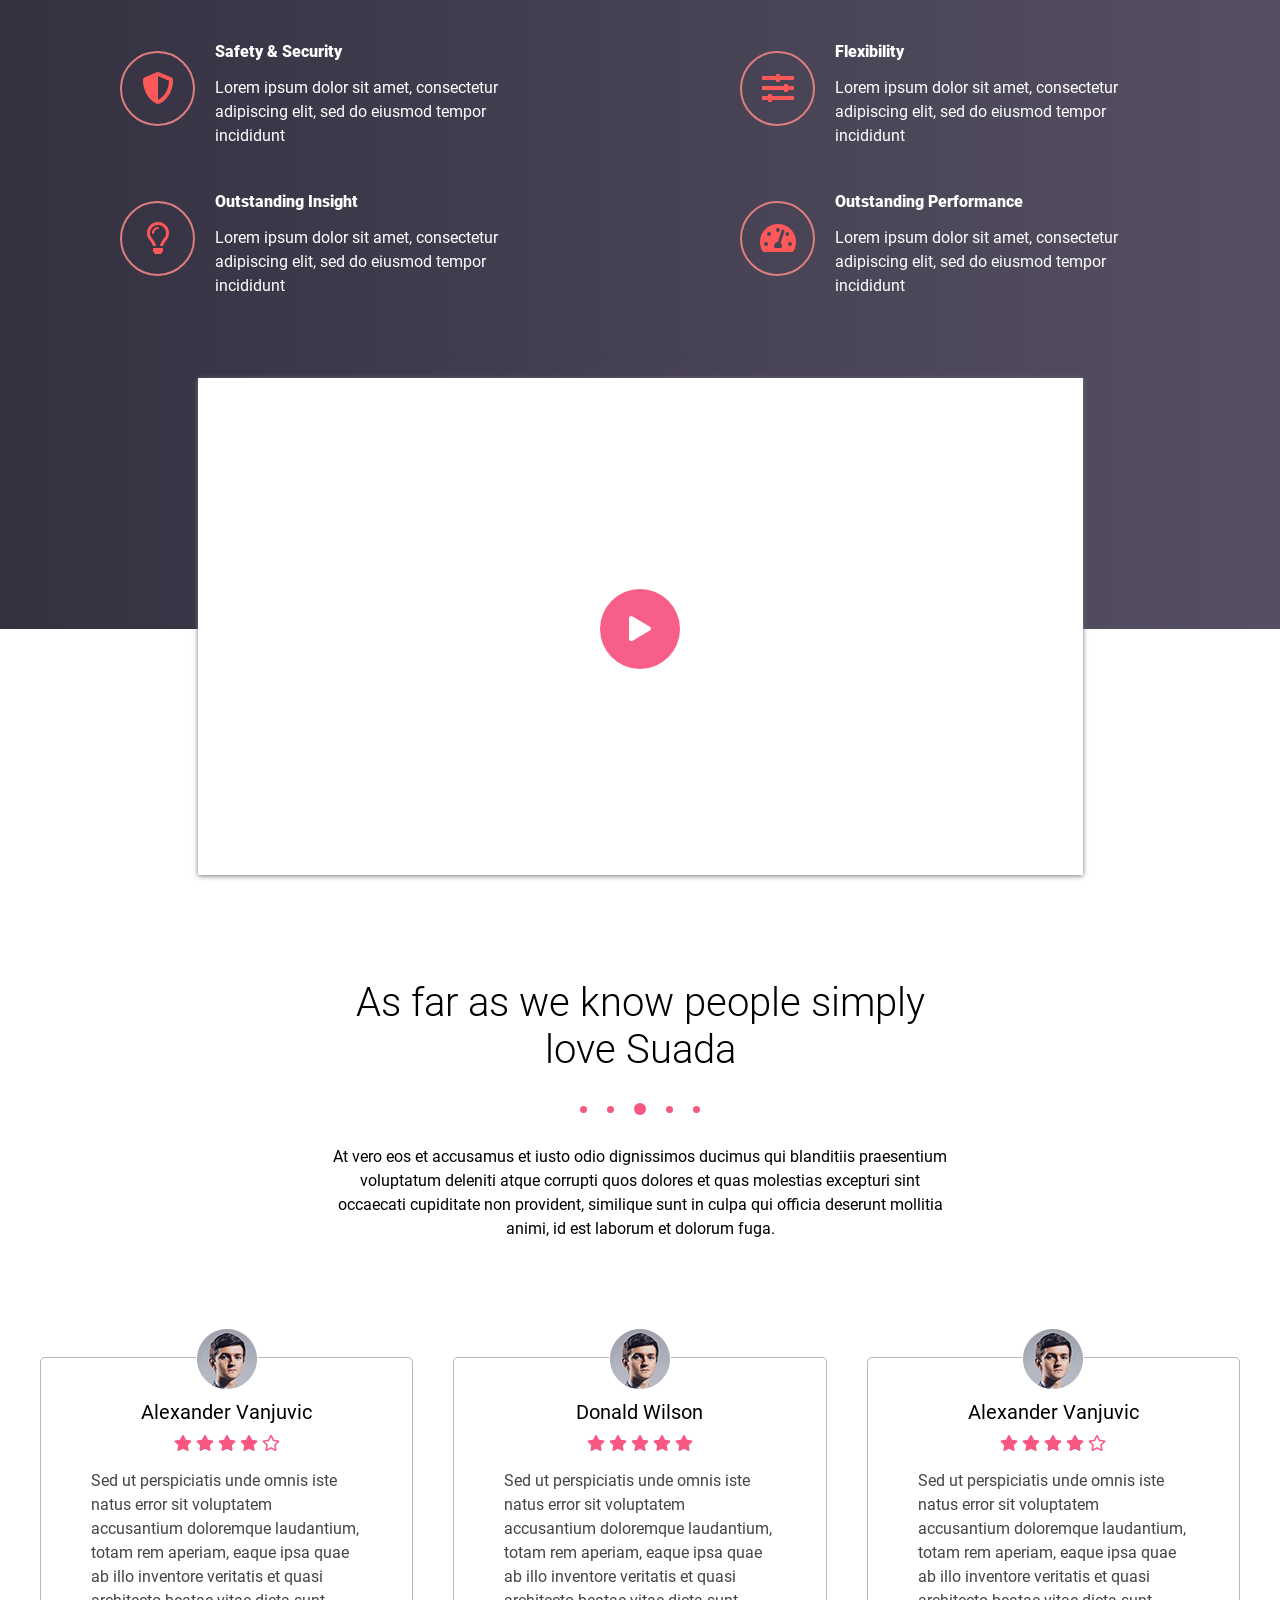
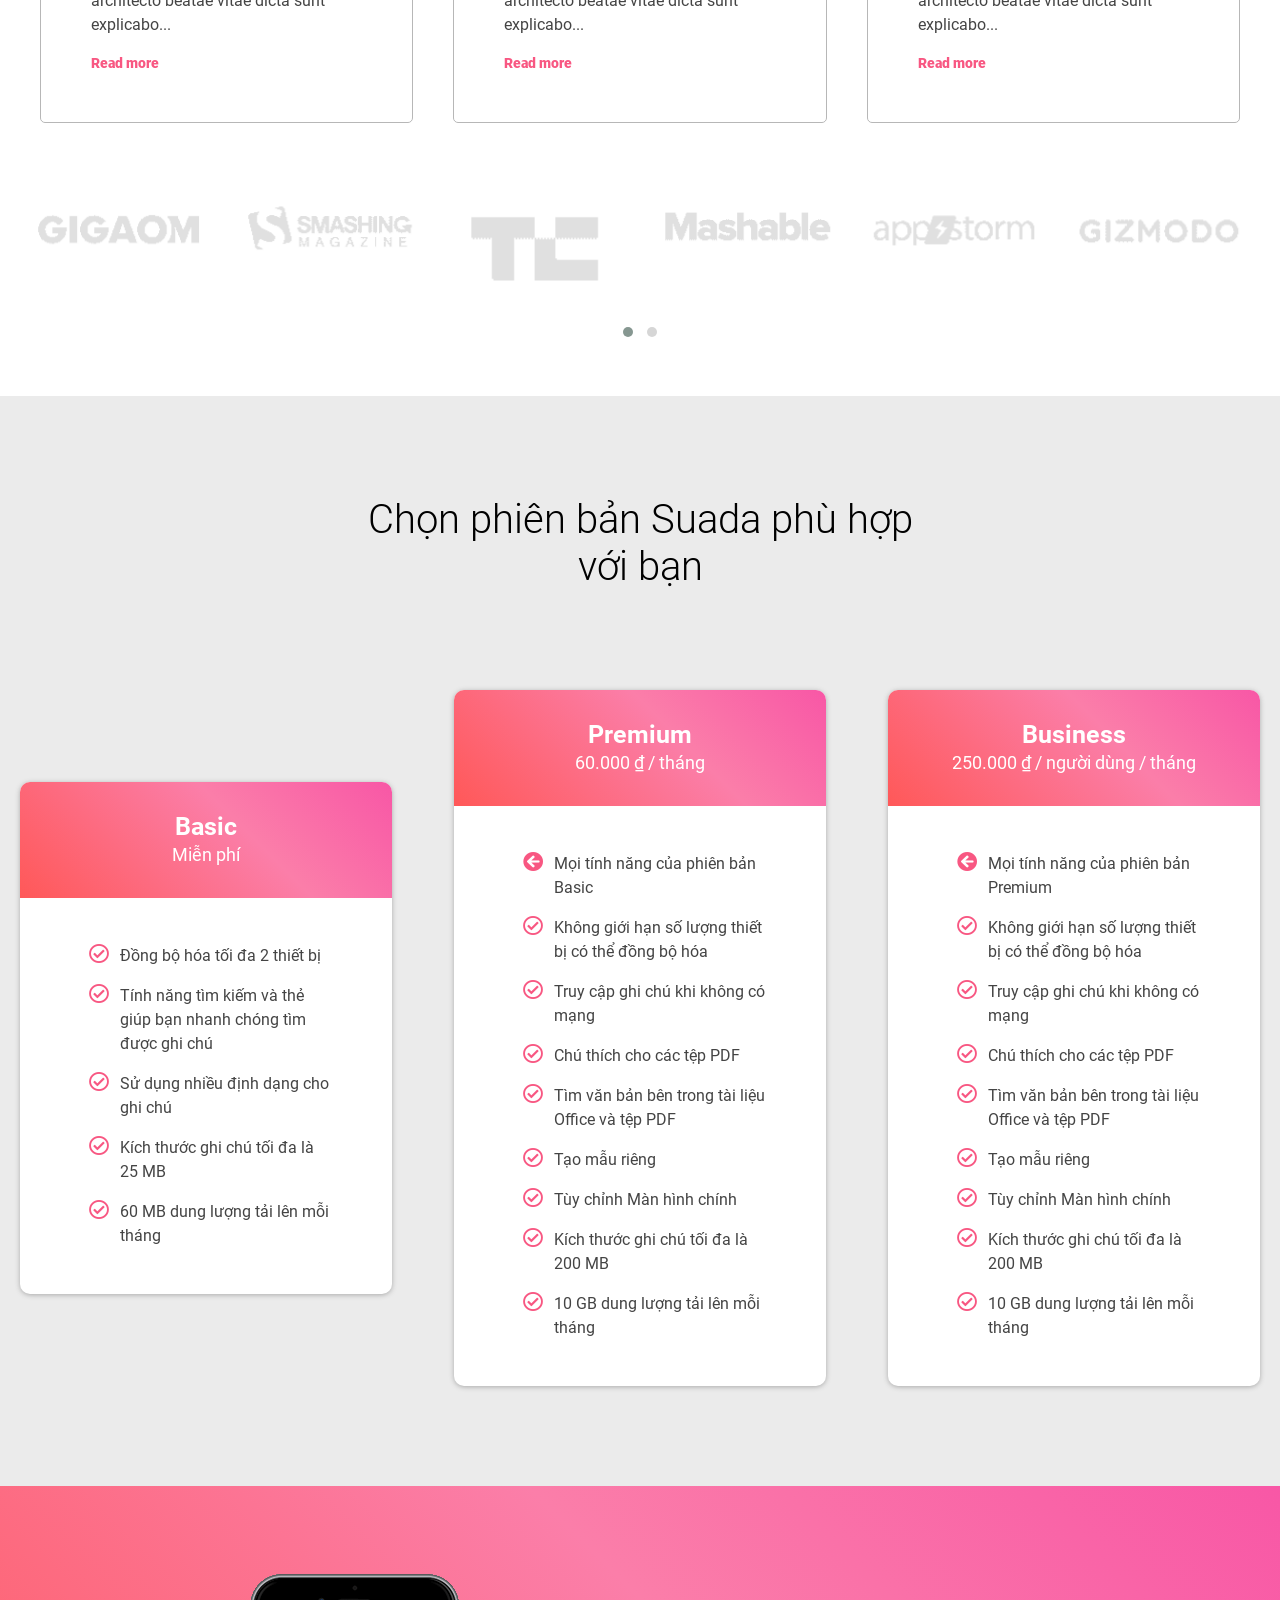
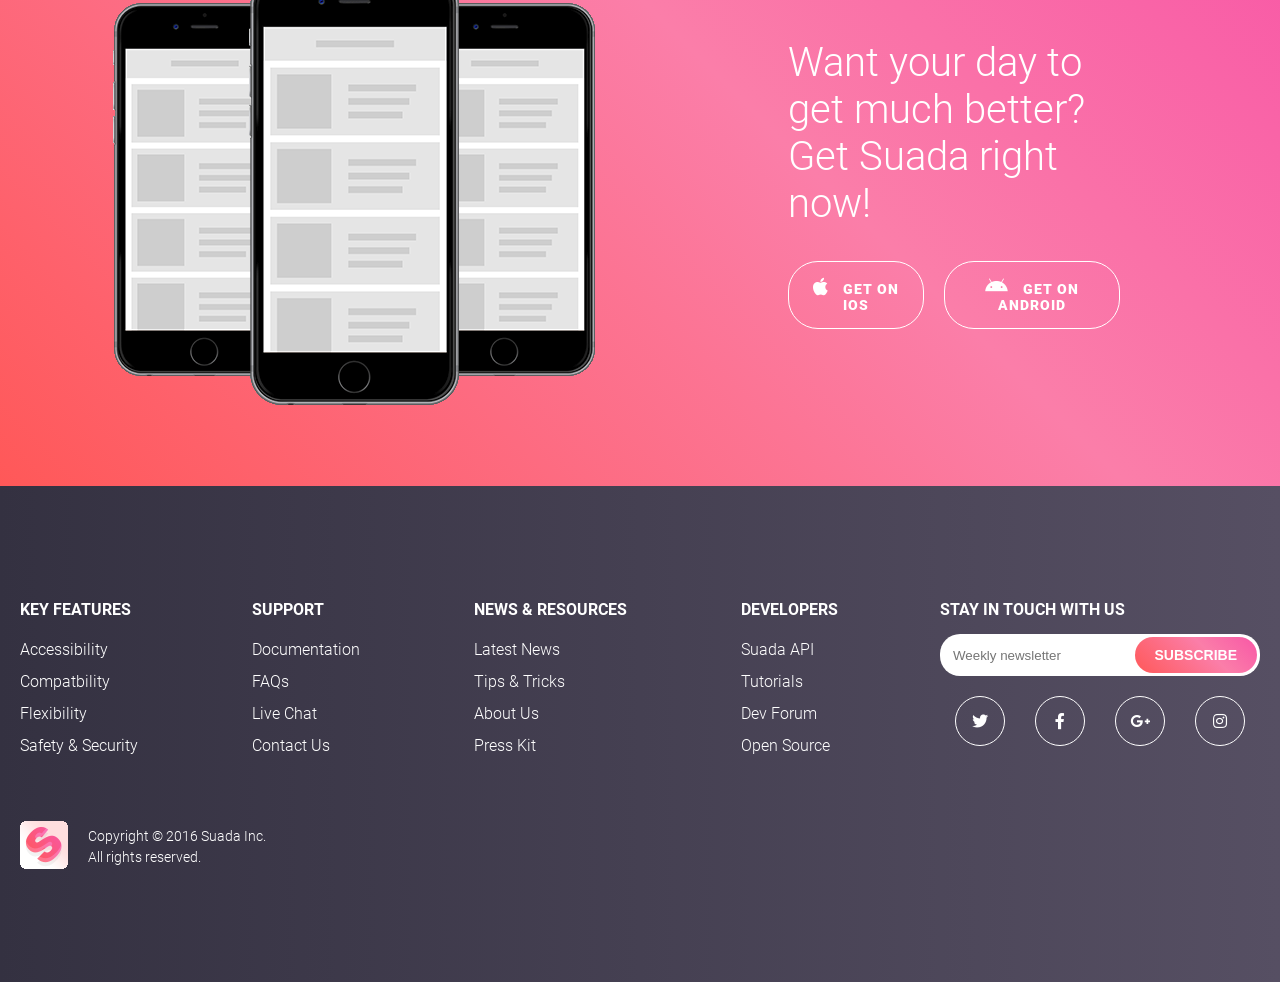
==== commit a97f0536: "update services" ====
--- a/index.html
+++ b/index.html
@@ -45,7 +45,7 @@
         <div class="nav-slider">
             <div class="container">
                 <div class="slider-caption">
-                    <h1 class="wow fadeInLeft">Great tool to make your day much better</h1>
+                    <h1 class="wow fadeInLeft">Hoàn thành nhiều việc hơn với ghi chú tốt hơn</h1>
                     <div class="btn-slider">
                         <button data-wow-delay="1.5s" class="btn slide_right wow fadeInLeft"><a href="#"><i
                                     class="fab fa-apple"></i> Get on
@@ -537,50 +537,68 @@
     <section class="pricing" id="about">
         <div class="container">
             <div class="title">
-                <h3 data-wow-delay="0.75s" class="head-title wow fadeInDown">Totally free, but could get way better
-                    with our paid plans</h3>
+                <h3 data-wow-delay="0.75s" class="head-title wow fadeInDown">Chọn phiên bản Suada phù hợp với bạn
+                </h3>
             </div>
             <div class="price-product">
                 <div data-wow-delay="0.5s" class="product  wow fadeInLeft">
                     <div class="head-product">
-                        <h4 class="titile">Casual</h4>
-                        <p class="subtitle">Free forever</p>
+                        <h4 class="titile">Basic</h4>
+                        <p class="subtitle">Miễn phí</p>
                     </div>
                     <div class="cont-product">
                         <ul class="fa-ul">
                             <li><span class="fa-li"><i class="far fa-check-circle"></i></span>
-                                <p> Lorem ipsum dolor sit</p>
-                            </li>
-                            <li><span class="fa-li"><i class="far fa-check-circle"></i></span>
-                                <p>Consectetur pellentesque</p>
-                            </li>
-                            <li><span class="fa-li"><i class="far fa-check-circle"></i></span>
-                                <p>Veritatis et quasi</p>
+                                <p> Đồng bộ hóa tối đa 2 thiết bị</p>
+                            </li>
+                            <li><span class="fa-li"><i class="far fa-check-circle"></i></span>
+                                <p>Tính năng tìm kiếm và thẻ giúp bạn nhanh chóng tìm được ghi chú</p>
+                            </li>
+                            <li><span class="fa-li"><i class="far fa-check-circle"></i></span>
+                                <p>Sử dụng nhiều định dạng cho ghi chú</p>
+                            </li>
+                            <li><span class="fa-li"><i class="far fa-check-circle"></i></span>
+                                <p>Kích thước ghi chú tối đa là 25 MB</p>
+                            </li>
+                            <li><span class="fa-li"><i class="far fa-check-circle"></i></span>
+                                <p>60 MB dung lượng tải lên mỗi tháng</p>
                             </li>
                         </ul>
                     </div>
                 </div>
                 <div data-wow-delay="0.25s" class="product wow fadeInUp">
                     <div class="head-product">
-                        <h4 class="titile">Achiever</h4>
-                        <p class="subtitle">$5.00 / month</p>
+                        <h4 class="titile">Premium</h4>
+                        <p class="subtitle">60.000 ₫ / tháng</p>
                     </div>
                     <div class="cont-product">
                         <ul class="fa-ul">
-                            <li><span class="fa-li"><i class="far fa-check-circle"></i></span>
-                                <p>Lorem ipsum dolor sit</p>
-                            </li>
-                            <li><span class="fa-li"><i class="far fa-check-circle"></i></span>
-                                <p>Consectetur pellentesque</p>
-                            </li>
-                            <li><span class="fa-li"><i class="far fa-check-circle"></i></span>
-                                <p>Veritatis et quasi</p>
-                            </li>
-                            <li><span class="fa-li"><i class="far fa-check-circle"></i></span>
-                                <p>Architecto beatae vitae</p>
-                            </li>
-                            <li><span class="fa-li"><i class="far fa-check-circle"></i></span>
-                                <p>Dicta sunt explicabo</p>
+                            <li><span class="fa-li"><i class="fas fa-arrow-circle-left"></i></span>
+                                <p>Mọi tính năng của phiên bản Basic</p>
+                            </li>
+                            <li><span class="fa-li"><i class="far fa-check-circle"></i></span>
+                                <p>Không giới hạn số lượng thiết bị có thể đồng bộ hóa</p>
+                            </li>
+                            <li><span class="fa-li"><i class="far fa-check-circle"></i></span>
+                                <p>Truy cập ghi chú khi không có mạng</p>
+                            </li>
+                            <li><span class="fa-li"><i class="far fa-check-circle"></i></span>
+                                <p>Chú thích cho các tệp PDF</p>
+                            </li>
+                            <li><span class="fa-li"><i class="far fa-check-circle"></i></span>
+                                <p>Tìm văn bản bên trong tài liệu Office và tệp PDF</p>
+                            </li>
+                            <li><span class="fa-li"><i class="far fa-check-circle"></i></span>
+                                <p>Tạo mẫu riêng</p>
+                            </li>
+                            <li><span class="fa-li"><i class="far fa-check-circle"></i></span>
+                                <p>Tùy chỉnh Màn hình chính</p>
+                            </li>
+                            <li><span class="fa-li"><i class="far fa-check-circle"></i></span>
+                                <p>Kích thước ghi chú tối đa là 200 MB</p>
+                            </li>
+                            <li><span class="fa-li"><i class="far fa-check-circle"></i></span>
+                                <p>10 GB dung lượng tải lên mỗi tháng</p>
                             </li>
                         </ul>
                     </div>
@@ -588,31 +606,37 @@
 
                 <div data-wow-delay="0.5s" class="product wow fadeInRight">
                     <div class="head-product">
-                        <h4 class="titile">Machine</h4>
-                        <p class="subtitle">$7.00 / month</p>
+                        <h4 class="titile">Business</h4>
+                        <p class="subtitle">250.000 ₫ / người dùng / tháng</p>
                     </div>
                     <div class="cont-product">
                         <ul class="fa-ul">
-                            <li><span class="fa-li"><i class="far fa-check-circle"></i></span>
-                                <p>Lorem ipsum dolor sit</p>
-                            </li>
-                            <li><span class="fa-li"><i class="far fa-check-circle"></i></span>
-                                <p>Consectetur pellentesque</p>
-                            </li>
-                            <li><span class="fa-li"><i class="far fa-check-circle"></i></span>
-                                <p>Veritatis et quasi</p>
-                            </li>
-                            <li><span class="fa-li"><i class="far fa-check-circle"></i></span>
-                                <p>Architecto beatae vitae</p>
-                            </li>
-                            <li><span class="fa-li"><i class="far fa-check-circle"></i></span>
-                                <p>Dicta sunt explicabo</p>
-                            </li>
-                            <li><span class="fa-li"><i class="far fa-check-circle"></i></span>
-                                <p>Laudantium totam aperiam</p>
-                            </li>
-                            <li><span class="fa-li"><i class="far fa-check-circle"></i></span>
-                                <p>Sed ut perspiciatis unde</p>
+                            <li><span class="fa-li"><i class="fas fa-arrow-circle-left"></i></span>
+                                <p>Mọi tính năng của phiên bản Premium</p>
+                            </li>
+                            <li><span class="fa-li"><i class="far fa-check-circle"></i></span>
+                                <p>Không giới hạn số lượng thiết bị có thể đồng bộ hóa</p>
+                            </li>
+                            <li><span class="fa-li"><i class="far fa-check-circle"></i></span>
+                                <p>Truy cập ghi chú khi không có mạng</p>
+                            </li>
+                            <li><span class="fa-li"><i class="far fa-check-circle"></i></span>
+                                <p>Chú thích cho các tệp PDF</p>
+                            </li>
+                            <li><span class="fa-li"><i class="far fa-check-circle"></i></span>
+                                <p>Tìm văn bản bên trong tài liệu Office và tệp PDF</p>
+                            </li>
+                            <li><span class="fa-li"><i class="far fa-check-circle"></i></span>
+                                <p>Tạo mẫu riêng</p>
+                            </li>
+                            <li><span class="fa-li"><i class="far fa-check-circle"></i></span>
+                                <p>Tùy chỉnh Màn hình chính</p>
+                            </li>
+                            <li><span class="fa-li"><i class="far fa-check-circle"></i></span>
+                                <p>Kích thước ghi chú tối đa là 200 MB</p>
+                            </li>
+                            <li><span class="fa-li"><i class="far fa-check-circle"></i></span>
+                                <p>10 GB dung lượng tải lên mỗi tháng</p>
                             </li>
                         </ul>
                     </div>
--- a/css/style.css
+++ b/css/style.css
@@ -105,7 +105,7 @@
 header {
   background: #ff5858;
   background: linear-gradient(45deg, #ff5858 0%, #fb7ea9 60%, #f857a6 100%);
-  padding: 20px 0 0 0;
+  padding: 80px 0 0 0;
   color: white;
 }
 
@@ -700,8 +700,9 @@
   display: -webkit-box;
   display: -ms-flexbox;
   display: flex;
-  -ms-flex-pack: distribute;
-      justify-content: space-around;
+  -webkit-box-pack: justify;
+      -ms-flex-pack: justify;
+          justify-content: space-between;
 }
 
 .sec-testimonials .sec-user .user {
@@ -873,6 +874,7 @@
   border-radius: 10px;
   -webkit-box-shadow: 0 1px 5px #aaa;
           box-shadow: 0 1px 5px #aaa;
+  max-width: 30%;
 }
 
 .product .head-product {
@@ -927,7 +929,8 @@
   color: #444;
 }
 
-.cont-product .far {
+.cont-product .far,
+.cont-product .fas {
   color: #f85782;
   font-size: 20px;
   padding-right: 10px;
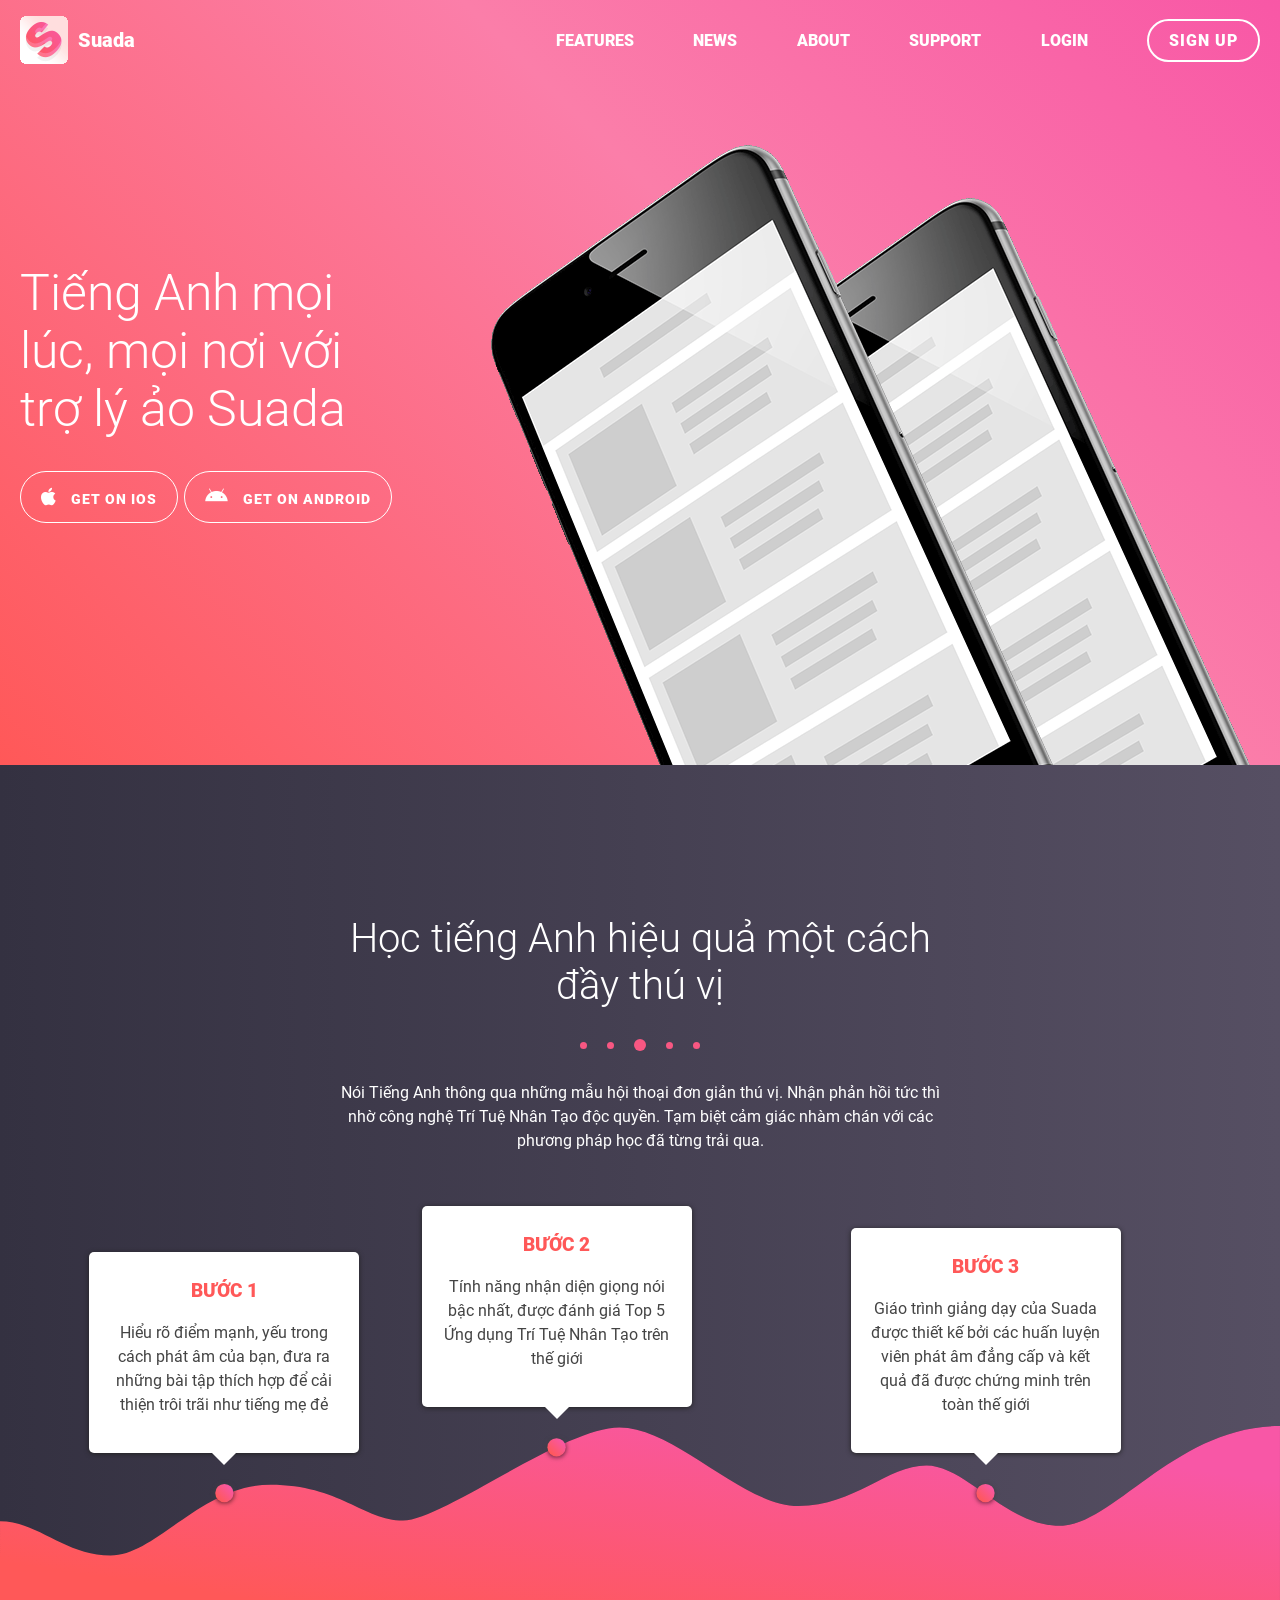
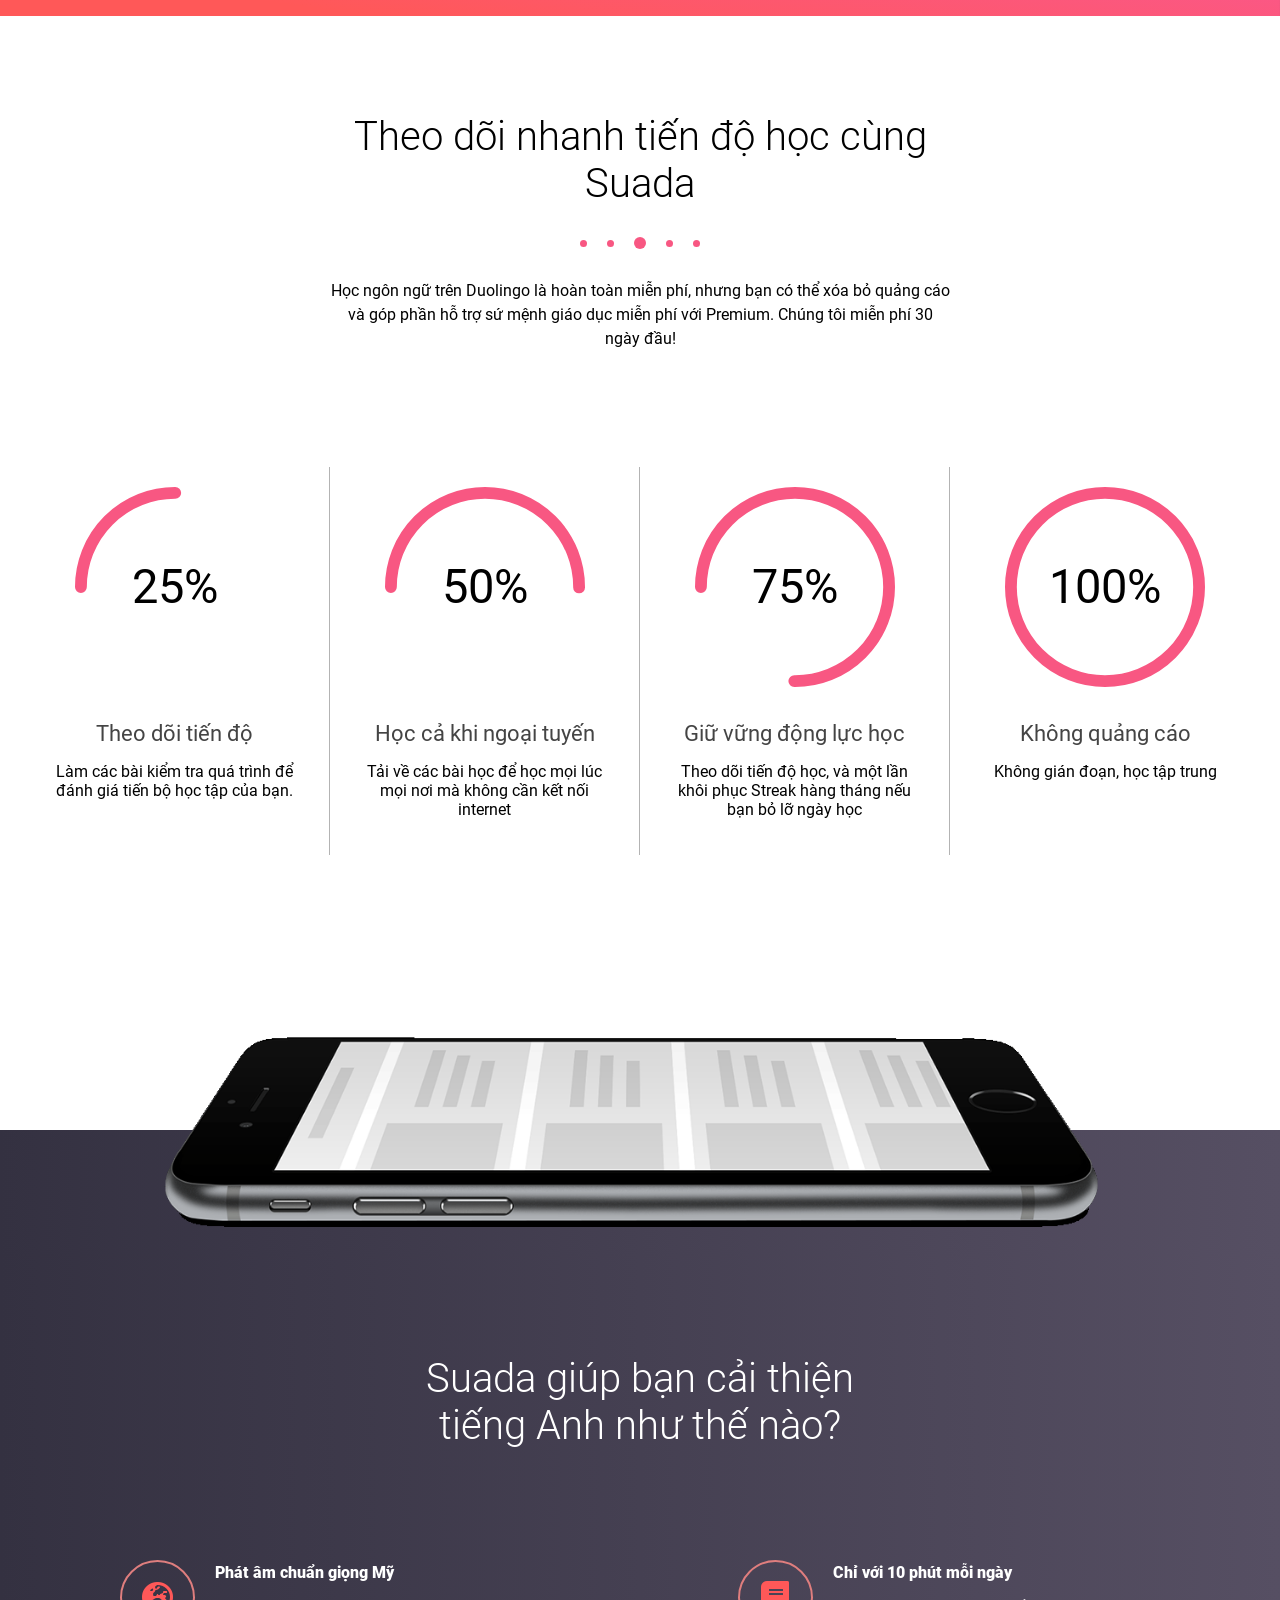
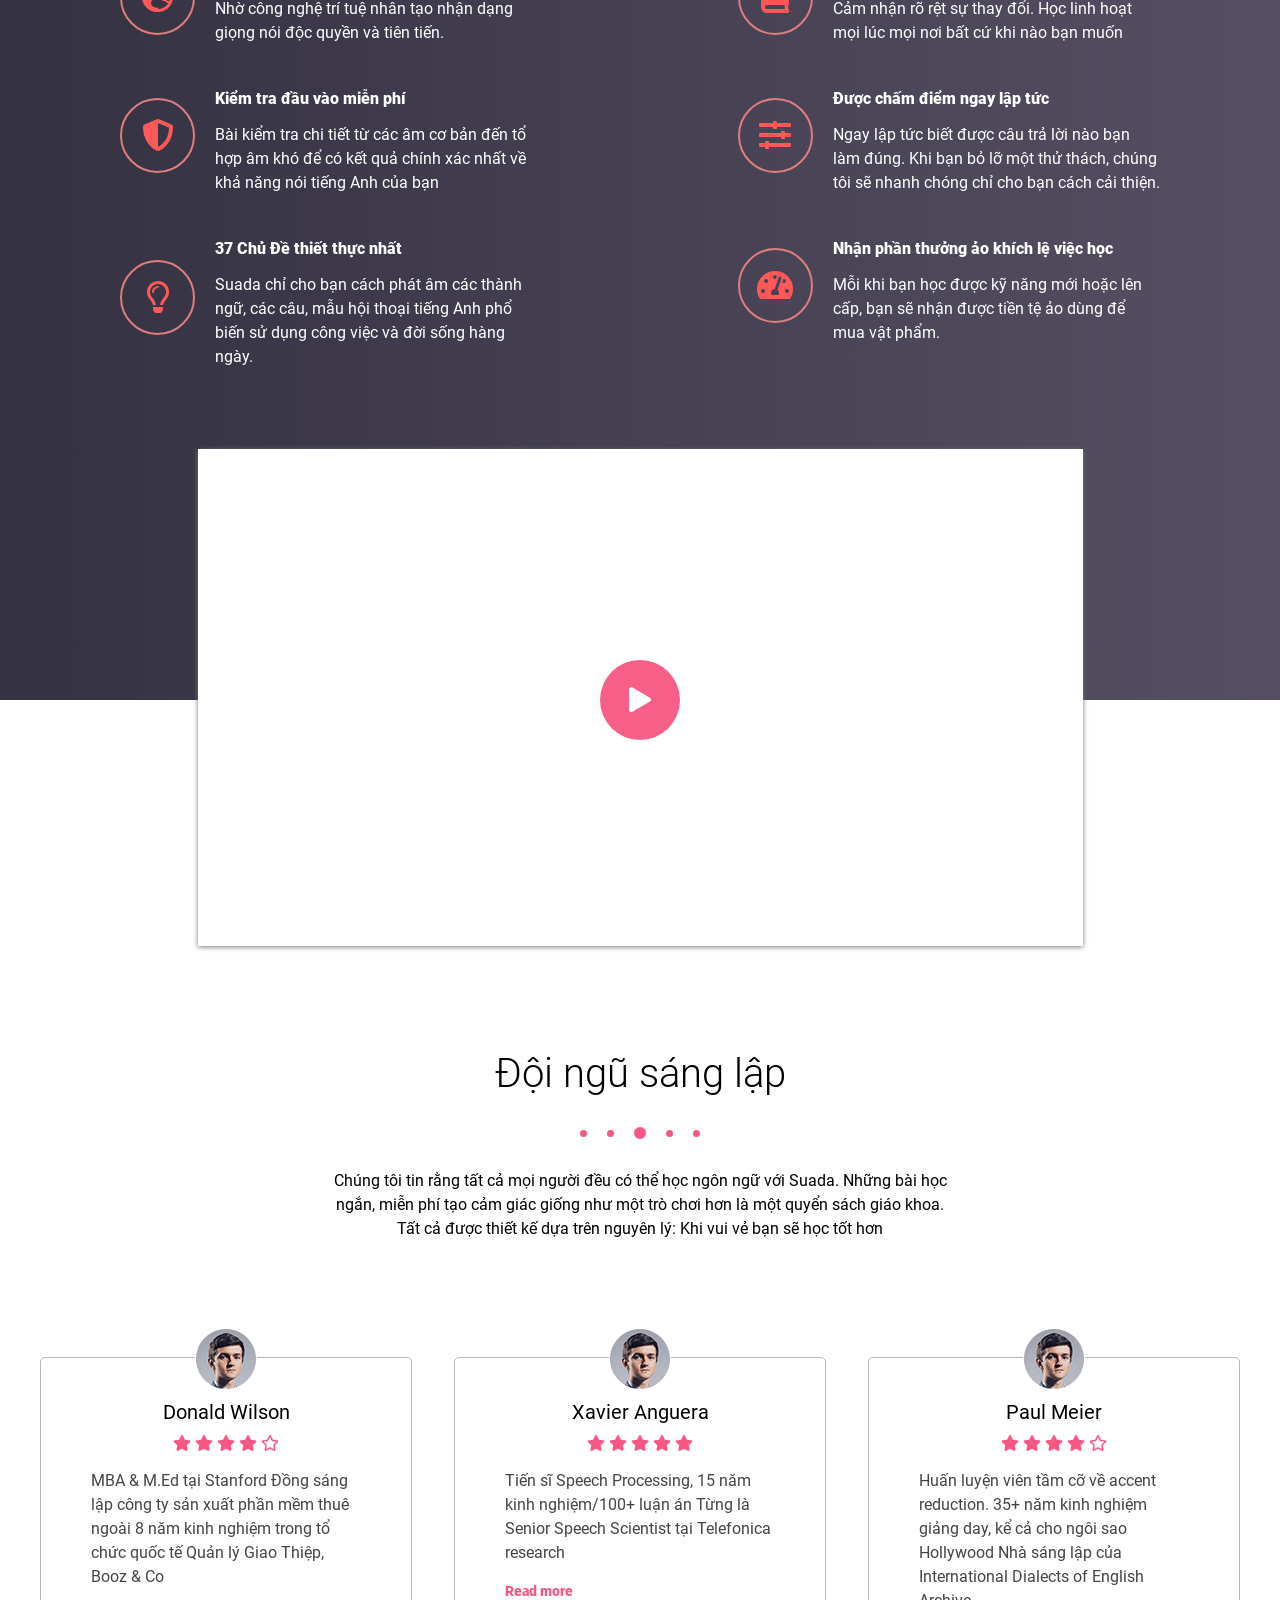
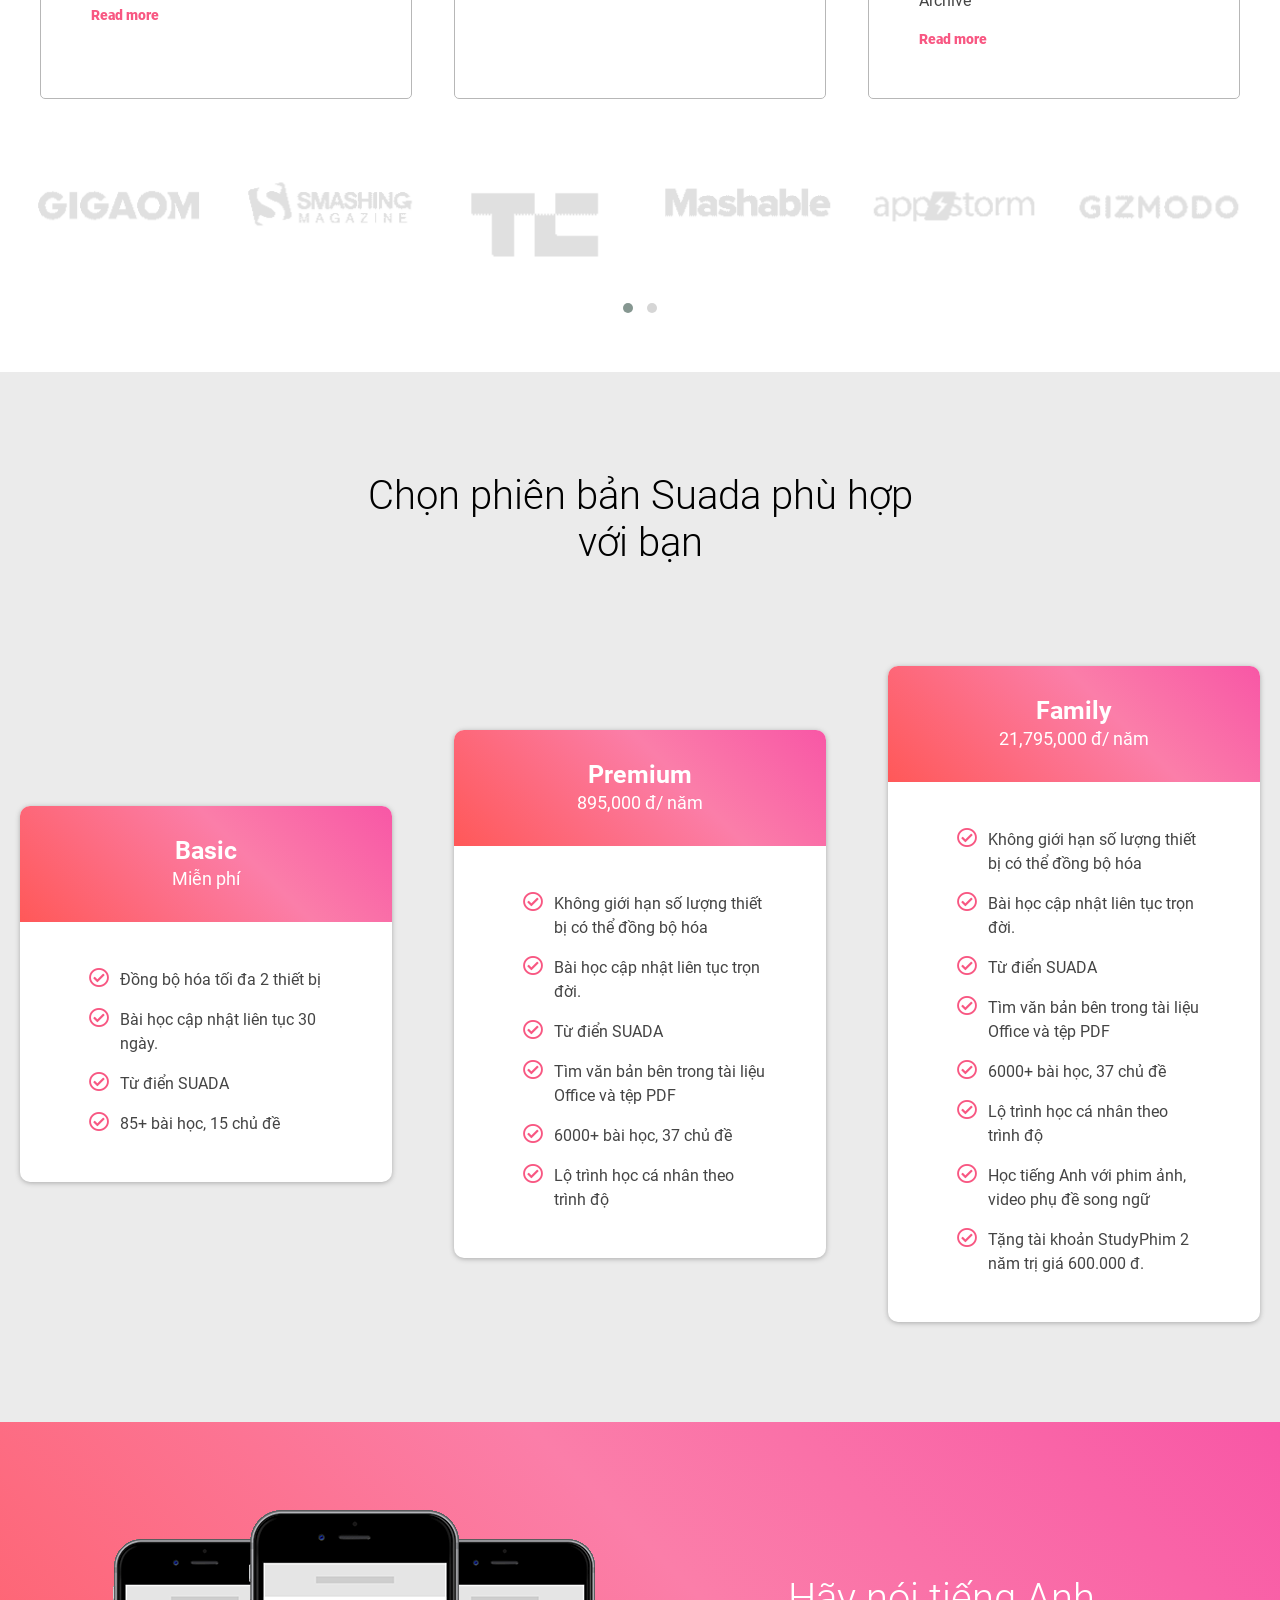
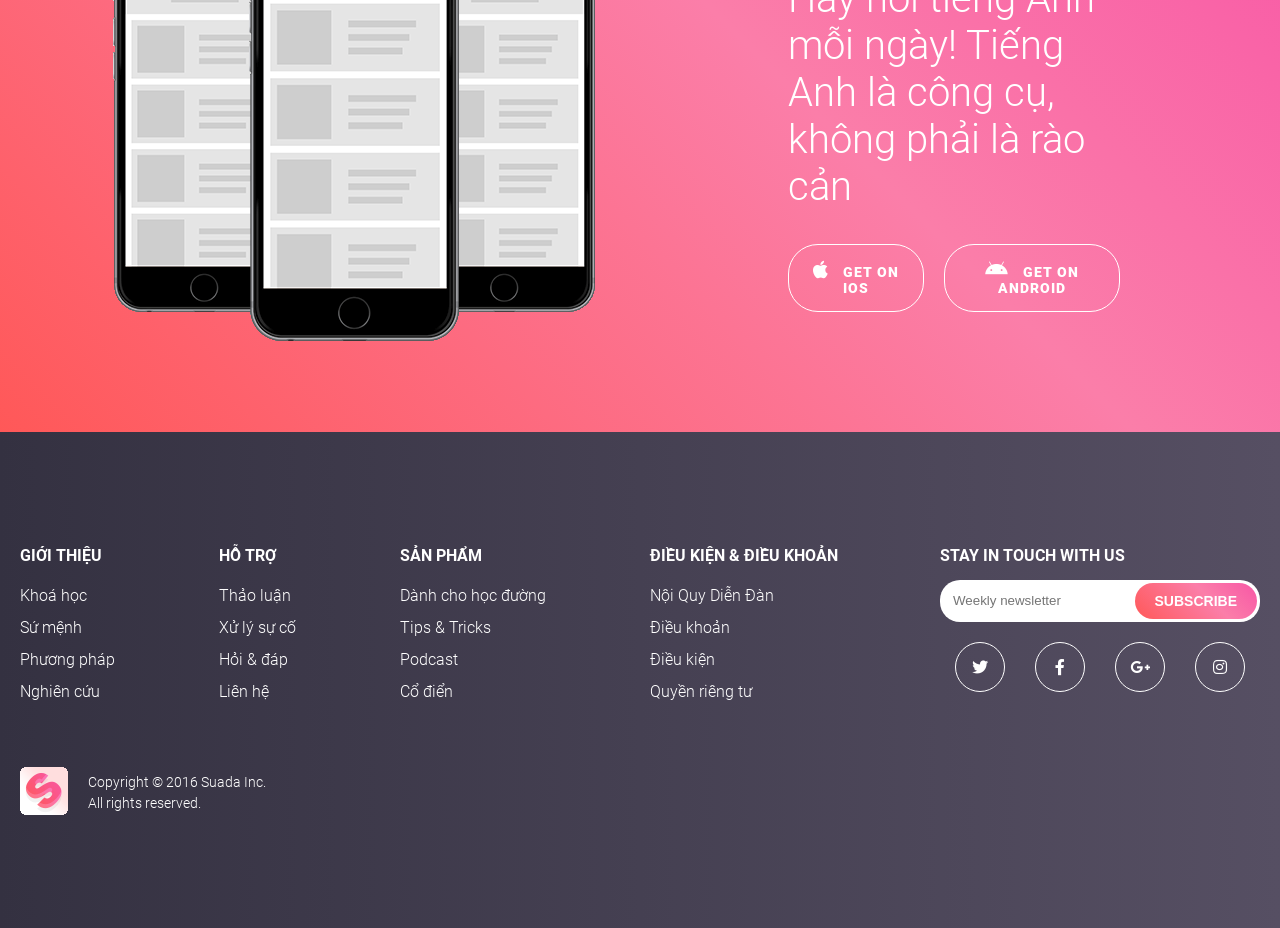
==== commit 37b03c0d: "Update content" ====
--- a/index.html
+++ b/index.html
@@ -45,7 +45,7 @@
         <div class="nav-slider">
             <div class="container">
                 <div class="slider-caption">
-                    <h1 class="wow fadeInLeft">Hoàn thành nhiều việc hơn với ghi chú tốt hơn</h1>
+                    <h1 class="wow fadeInLeft">Tiếng Anh mọi lúc, mọi nơi với trợ lý ảo Suada</h1>
                     <div class="btn-slider">
                         <button data-wow-delay="1.5s" class="btn slide_right wow fadeInLeft"><a href="#"><i
                                     class="fab fa-apple"></i> Get on
@@ -67,9 +67,8 @@
     <section class="sec sec-work" id="features">
         <div class="container">
             <div class="title">
-                <h3 data-wow-delay="0.25s" data-wow-delay="0.75s" class="head-title wow fadeInUp wow fadeInUp">Suada
-                    does all the work so you
-                    don’t have to
+                <h3 data-wow-delay="0.25s" data-wow-delay="0.75s" class="head-title wow fadeInUp wow fadeInUp">
+                    Học tiếng Anh hiệu quả một cách đầy thú vị
                 </h3>
                 <div data-wow-delay="1s" class="dot-container wow fadeInUp">
                     <div class="dot"></div>
@@ -78,13 +77,10 @@
                     <div class="dot"></div>
                     <div class="dot"></div>
                 </div>
-                <p data-wow-delay="0.75s" class="sub-title wow fadeInUp">At vero eos et accusamus et iusto odio
-                    dignissimos ducimus qui
-                    blanditiis
-                    praesentium voluptatum
-                    deleniti atque corrupti quos dolores et quas molestias excepturi sint occaecati cupiditate non
-                    provident, similique sunt in culpa qui officia deserunt mollitia animi, id est laborum et dolorum
-                    fuga.</p>
+                <p data-wow-delay="0.75s" class="sub-title wow fadeInUp">
+                    Nói Tiếng Anh thông qua những mẫu hội thoại đơn
+                    giản thú vị. Nhận phản hồi tức thì nhờ công nghệ Trí Tuệ Nhân Tạo độc quyền. Tạm biệt cảm giác nhàm
+                    chán với các phương pháp học đã từng trải qua.</p>
             </div>
         </div>
         <div class="after" id="wave">
@@ -162,28 +158,25 @@
             </svg>
             <div class="dot dot1" id="dot1">
                 <div class="popup wow fadeIn">
-                    <h3>STEP 1</h3>
-                    <p> Lorem ipsum dolor sit amet, consectetur
-                        adipiscing elit, sed do eiusmod tempor
-                        incididunt ut labore et dolore magna.</p>
+                    <h3>BƯỚC 3</h3>
+                    <p> Giáo trình giảng dạy của Suada được thiết kế bởi các huấn luyện viên phát âm đẳng cấp và kết quả
+                        đã được chứng minh trên toàn thế giới</p>
                     <div class="arrow-down"></div>
                 </div>
             </div>
             <div class="dot dot2" id="dot2">
                 <div class="popup wow fadeIn">
-                    <h3>STEP 2</h3>
-                    <p>Lorem ipsum dolor sit amet, consectetur
-                        adipiscing elit, sed do eiusmod tempor
-                        incididunt ut labore et dolore magna.</p>
+                    <h3>BƯỚC 2</h3>
+                    <p>Tính năng nhận diện giọng nói bậc nhất, được đánh giá Top 5 Ứng dụng Trí Tuệ Nhân Tạo trên thế
+                        giới</p>
                     <div class="arrow-down"></div>
                 </div>
             </div>
             <div class="dot dot3" id="dot3">
                 <div class="popup wow fadeIn">
-                    <h3>STEP 3</h3>
-                    <p>Lorem ipsum dolor sit amet, consectetur
-                        adipiscing elit, sed do eiusmod tempor
-                        incididunt ut labore et dolore magna.</p>
+                    <h3>BƯỚC 1</h3>
+                    <p>Hiểu rõ điểm mạnh, yếu trong cách phát âm của bạn, đưa ra những bài tập thích hợp để cải thiện
+                        trôi trãi như tiếng mẹ đẻ</p>
                     <div class="arrow-down"></div>
                 </div>
             </div>
@@ -195,7 +188,7 @@
     <section class="sec-track" id="news">
         <div class="container">
             <div class="title">
-                <h3 data-wow-delay="0.25s" class="head-title wow fadeInUp">Track your progress with our built-in tracker
+                <h3 data-wow-delay="0.25s" class="head-title wow fadeInUp">Theo dõi nhanh tiến độ học cùng Suada
                 </h3>
                 <div data-wow-delay="0.75s" class="dot-container wow fadeInUp">
                     <div class="dot"></div>
@@ -204,13 +197,10 @@
                     <div class="dot"></div>
                     <div class="dot"></div>
                 </div>
-                <p data-wow-delay="0.75s" class="sub-title wow fadeInUp">At vero eos et accusamus et iusto odio
-                    dignissimos ducimus
-                    qui blanditiis
-                    praesentium voluptatum
-                    deleniti atque corrupti quos dolores et quas molestias excepturi sint occaecati cupiditate non
-                    provident, similique sunt in culpa qui officia deserunt mollitia animi, id est laborum et dolorum
-                    fuga.</p>
+                <p data-wow-delay="0.75s" class="sub-title wow fadeInUp">Học ngôn ngữ trên Duolingo là hoàn toàn miễn
+                    phí, nhưng bạn có thể xóa bỏ quảng cáo và góp phần hỗ trợ sứ mệnh giáo dục miễn phí với Premium.
+                    Chúng tôi miễn phí 30 ngày đầu!
+                </p>
             </div>
             <div class="chart">
                 <div class="chart1">
@@ -227,8 +217,9 @@
                         </svg>
                     </section>
 
-                    <h4 data-wow-delay="0.25s" class="wow fadeInUp">Error Prone</h4>
-                    <p data-wow-delay="0.5s" class="wow fadeInUp">At vero eos et accusamus et iusto odio dignissimos.
+                    <h4 data-wow-delay="0.25s" class="wow fadeInUp">Theo dõi tiến độ</h4>
+                    <p data-wow-delay="0.5s" class="wow fadeInUp">Làm các bài kiểm tra quá trình để đánh giá tiến bộ học
+                        tập của bạn.
                     </p>
                 </div>
                 <div class="chart1">
@@ -246,8 +237,9 @@
                         </svg>
                     </section>
 
-                    <h4 data-wow-delay="0.25s" class="wow fadeInUp">Global Usage</h4>
-                    <p data-wow-delay="0.5s" class="wow fadeInUp">Excepturi sint occaecati cupiditate non provident.</p>
+                    <h4 data-wow-delay="0.25s" class="wow fadeInUp">Học cả khi ngoại tuyến </h4>
+                    <p data-wow-delay="0.5s" class="wow fadeInUp">Tải về các bài học để học mọi lúc mọi nơi mà không cần
+                        kết nối internet</p>
                 </div>
                 <div class="chart1">
 
@@ -265,8 +257,9 @@
                         </svg>
                     </section>
 
-                    <h4 data-wow-delay="0.25s" class="wow fadeInUp">Compatibility</h4>
-                    <p data-wow-delay="0.5s" class="wow fadeInUp">Similique sunt in culpa qui officia deserunt. </p>
+                    <h4 data-wow-delay="0.25s" class="wow fadeInUp">Giữ vững động lực học</h4>
+                    <p data-wow-delay="0.5s" class="wow fadeInUp">Theo dõi tiến độ học, và một lần khôi phục Streak hàng
+                        tháng nếu bạn bỏ lỡ ngày học</p>
                 </div>
                 <div class="chart1">
 
@@ -283,8 +276,8 @@
                         </svg>
                     </section>
 
-                    <h4 data-wow-delay="0.25s" class="wow fadeInUp">Customizable</h4>
-                    <p data-wow-delay="0.5s" class="wow fadeInUp">At vero eos et accusamus et iusto odio dignissimos.
+                    <h4 data-wow-delay="0.25s" class="wow fadeInUp">Không quảng cáo </h4>
+                    <p data-wow-delay="0.5s" class="wow fadeInUp">Không gián đoạn, học tập trung
                     </p>
                 </div>
             </div>
@@ -305,8 +298,8 @@
     <section class="sec-services">
         <div class="container">
             <div class="title">
-                <h3 data-wow-delay="0.25s" class="head-title wow fadeInUp">Suada will be right there when you will need
-                    it</h3>
+                <h3 data-wow-delay="0.25s" class="head-title wow fadeInUp">Suada giúp bạn cải thiện tiếng Anh như thế
+                    nào?</h3>
             </div>
 
             <div class="services">
@@ -316,8 +309,8 @@
                             <i class="fas fa-globe-europe fa-2x"></i>
                         </div>
                         <div class="ser-text">
-                            <h4 data-wow-delay="0.25s" class="wow fadeInUp">Global</h4>
-                            <p>Lorem ipsum dolor sit amet, consectetur adipiscing elit, sed do eiusmod tempor incididunt
+                            <h4 data-wow-delay="0.25s" class="wow fadeInUp">Phát âm chuẩn giọng Mỹ</h4>
+                            <p>Nhờ công nghệ trí tuệ nhân tạo nhận dạng giọng nói độc quyền và tiên tiến.
                             </p>
                         </div>
                     </div>
@@ -326,8 +319,9 @@
                             <i class="fas fa-shield-alt fa-2x"></i>
                         </div>
                         <div class="ser-text">
-                            <h4 data-wow-delay="0.25s" class="wow fadeInUp">Safety & Security</h4>
-                            <p>Lorem ipsum dolor sit amet, consectetur adipiscing elit, sed do eiusmod tempor incididunt
+                            <h4 data-wow-delay="0.25s" class="wow fadeInUp">Kiểm tra đầu vào miễn phí</h4>
+                            <p>Bài kiểm tra chi tiết từ các âm cơ bản đến tổ hợp âm khó để có kết quả chính xác nhất về
+                                khả năng nói tiếng Anh của bạn
                             </p>
                         </div>
                     </div>
@@ -336,8 +330,9 @@
                             <i class="far fa-lightbulb fa-2x"></i>
                         </div>
                         <div class="ser-text">
-                            <h4 data-wow-delay="0.25s" class="wow fadeInUp">Outstanding Insight</h4>
-                            <p>Lorem ipsum dolor sit amet, consectetur adipiscing elit, sed do eiusmod tempor incididunt
+                            <h4 data-wow-delay="0.25s" class="wow fadeInUp">37 Chủ Đề thiết thực nhất</h4>
+                            <p>Suada chỉ cho bạn cách phát âm các thành ngữ, các câu, mẫu hội thoại tiếng Anh phổ biến
+                                sử dụng công việc và đời sống hàng ngày.
                             </p>
                         </div>
                     </div>
@@ -348,8 +343,8 @@
                             <i class="fas fa-book fa-2x"></i>
                         </div>
                         <div class="ser-text">
-                            <h4 data-wow-delay="0.25s" class="wow fadeInUp">Great Documentation</h4>
-                            <p>Lorem ipsum dolor sit amet, consectetur adipiscing elit, sed do eiusmod tempor incididunt
+                            <h4 data-wow-delay="0.25s" class="wow fadeInUp">Chỉ với 10 phút mỗi ngày</h4>
+                            <p>Cảm nhận rõ rệt sự thay đổi. Học linh hoạt mọi lúc mọi nơi bất cứ khi nào bạn muốn
                             </p>
                         </div>
                     </div>
@@ -358,8 +353,9 @@
                             <i class="fas fa-sliders-h fa-2x"></i>
                         </div>
                         <div class="ser-text">
-                            <h4 data-wow-delay="0.25s" class="wow fadeInUp">Flexibility</h4>
-                            <p>Lorem ipsum dolor sit amet, consectetur adipiscing elit, sed do eiusmod tempor incididunt
+                            <h4 data-wow-delay="0.25s" class="wow fadeInUp">Được chấm điểm ngay lập tức</h4>
+                            <p>Ngay lập tức biết được câu trả lời nào bạn làm đúng. Khi bạn bỏ lỡ một thử thách, chúng
+                                tôi sẽ nhanh chóng chỉ cho bạn cách cải thiện.
                             </p>
                         </div>
                     </div>
@@ -368,8 +364,9 @@
                             <i class="fas fa-tachometer-alt fa-2x"></i>
                         </div>
                         <div class="ser-text">
-                            <h4 data-wow-delay="0.25s" class="wow fadeInUp">Outstanding Performance</h4>
-                            <p>Lorem ipsum dolor sit amet, consectetur adipiscing elit, sed do eiusmod tempor incididunt
+                            <h4 data-wow-delay="0.25s" class="wow fadeInUp">Nhận phần thưởng ảo khích lệ việc học</h4>
+                            <p>Mỗi khi bạn học được kỹ năng mới hoặc lên cấp, bạn sẽ nhận được tiền tệ ảo dùng để mua
+                                vật phẩm.
                             </p>
                         </div>
                     </div>
@@ -404,7 +401,7 @@
     <section class="sec-testimonials" id="support">
         <div class="container">
             <div class="title">
-                <h3 data-wow-delay="0.25s" class="head-title wow fadeInUp">As far as we know people simply love Suada
+                <h3 data-wow-delay="0.25s" class="head-title wow fadeInUp">Đội ngũ sáng lập
                 </h3>
                 <div data-wow-delay="0.75s" class="dot-container wow fadeInUp">
                     <div class="dot"></div>
@@ -413,32 +410,11 @@
                     <div class="dot"></div>
                     <div class="dot"></div>
                 </div>
-                <p data-wow-delay="0.75s" class="sub-title wow fadeInUp">At vero eos et accusamus et iusto odio
-                    dignissimos ducimus
-                    qui blanditiis
-                    praesentium voluptatum
-                    deleniti atque corrupti quos dolores et quas molestias excepturi sint occaecati cupiditate non
-                    provident, similique sunt in culpa qui officia deserunt mollitia animi, id est laborum et dolorum
-                    fuga.</p>
+                <p data-wow-delay="0.75s" class="sub-title wow fadeInUp">Chúng tôi tin rằng tất cả mọi người đều có thể
+                    học ngôn ngữ với Suada. Những bài học ngắn, miễn phí tạo cảm giác giống như một trò chơi hơn là một
+                    quyển sách giáo khoa. Tất cả được thiết kế dựa trên nguyên lý: Khi vui vẻ bạn sẽ học tốt hơn</p>
             </div>
             <div class="sec-user">
-                <div class="user">
-                    <div data-wow-delay="0.25s" class="avatar wow fadeInUp"><img src="/images/avatar.png" alt=""></div>
-                    <div data-wow-delay="0.5s" class="name wow fadeInUp">Alexander Vanjuvic</div>
-                    <div data-wow-delay="0.25s" class="star wow fadeInUp">
-                        <i class="fas fa-star"></i>
-                        <i class="fas fa-star"></i>
-                        <i class="fas fa-star"></i>
-                        <i class="fas fa-star"></i>
-                        <i class="far fa-star"></i>
-                    </div>
-                    <p data-wow-delay="0.75s" class="wow fadeInUp">Sed ut perspiciatis unde omnis iste natus error sit
-                        voluptatem accusantium doloremque laudantium,
-                        totam rem aperiam, eaque ipsa quae ab illo inventore veritatis et quasi architecto beatae vitae
-                        dicta sunt explicabo...
-                    </p>
-                    <a href="#" data-wow-delay="1" class="read-more wow fadeInUp">Read more</a>
-                </div>
                 <div class="user">
                     <div data-wow-delay="0.25s" class="avatar wow fadeInUp"><img src="/images/avatar.png" alt=""></div>
                     <div data-wow-delay="0.5s" class="name wow fadeInUp">Donald Wilson</div>
@@ -447,29 +423,41 @@
                         <i class="fas fa-star"></i>
                         <i class="fas fa-star"></i>
                         <i class="fas fa-star"></i>
-                        <i class="fas fa-star"></i>
-                    </div>
-                    <p data-wow-delay="0.75s" class="wow fadeInUp">Sed ut perspiciatis unde omnis iste natus error sit
-                        voluptatem accusantium doloremque laudantium,
-                        totam rem aperiam, eaque ipsa quae ab illo inventore veritatis et quasi architecto beatae vitae
-                        dicta sunt explicabo...
+                        <i class="far fa-star"></i>
+                    </div>
+                    <p data-wow-delay="0.75s" class="wow fadeInUp">MBA & M.Ed tại Stanford Đồng sáng lập công ty sản
+                        xuất phần mềm thuê ngoài 8 năm kinh nghiệm trong tổ chức quốc tế Quản lý Giao Thiệp, Booz & Co
                     </p>
                     <a href="#" data-wow-delay="1" class="read-more wow fadeInUp">Read more</a>
                 </div>
                 <div class="user">
                     <div data-wow-delay="0.25s" class="avatar wow fadeInUp"><img src="/images/avatar.png" alt=""></div>
-                    <div data-wow-delay="0.5s" class="name wow fadeInUp">Alexander Vanjuvic</div>
+                    <div data-wow-delay="0.5s" class="name wow fadeInUp">Xavier Anguera</div>
                     <div data-wow-delay="0.25s" class="star wow fadeInUp">
                         <i class="fas fa-star"></i>
                         <i class="fas fa-star"></i>
                         <i class="fas fa-star"></i>
                         <i class="fas fa-star"></i>
+                        <i class="fas fa-star"></i>
+                    </div>
+                    <p data-wow-delay="0.75s" class="wow fadeInUp">Tiến sĩ Speech Processing, 15 năm kinh nghiệm/100+
+                        luận án Từng là Senior Speech Scientist tại Telefonica research
+                    </p>
+                    <a href="#" data-wow-delay="1" class="read-more wow fadeInUp">Read more</a>
+                </div>
+                <div class="user">
+                    <div data-wow-delay="0.25s" class="avatar wow fadeInUp"><img src="/images/avatar.png" alt=""></div>
+                    <div data-wow-delay="0.5s" class="name wow fadeInUp">Paul Meier</div>
+                    <div data-wow-delay="0.25s" class="star wow fadeInUp">
+                        <i class="fas fa-star"></i>
+                        <i class="fas fa-star"></i>
+                        <i class="fas fa-star"></i>
+                        <i class="fas fa-star"></i>
                         <i class="far fa-star"></i>
                     </div>
-                    <p data-wow-delay="0.75s" class="wow fadeInUp">Sed ut perspiciatis unde omnis iste natus error sit
-                        voluptatem accusantium doloremque laudantium,
-                        totam rem aperiam, eaque ipsa quae ab illo inventore veritatis et quasi architecto beatae vitae
-                        dicta sunt explicabo...
+                    <p data-wow-delay="0.75s" class="wow fadeInUp">Huấn luyện viên tầm cỡ về accent reduction. 35+ năm
+                        kinh nghiệm giảng day, kể cả cho ngôi sao Hollywood Nhà sáng lập của International Dialects of
+                        English Archive
                     </p>
                     <a href="#" data-wow-delay="1s" class="read-more wow fadeInUp">Read more</a>
                 </div>
@@ -549,19 +537,16 @@
                     <div class="cont-product">
                         <ul class="fa-ul">
                             <li><span class="fa-li"><i class="far fa-check-circle"></i></span>
-                                <p> Đồng bộ hóa tối đa 2 thiết bị</p>
-                            </li>
-                            <li><span class="fa-li"><i class="far fa-check-circle"></i></span>
-                                <p>Tính năng tìm kiếm và thẻ giúp bạn nhanh chóng tìm được ghi chú</p>
-                            </li>
-                            <li><span class="fa-li"><i class="far fa-check-circle"></i></span>
-                                <p>Sử dụng nhiều định dạng cho ghi chú</p>
-                            </li>
-                            <li><span class="fa-li"><i class="far fa-check-circle"></i></span>
-                                <p>Kích thước ghi chú tối đa là 25 MB</p>
-                            </li>
-                            <li><span class="fa-li"><i class="far fa-check-circle"></i></span>
-                                <p>60 MB dung lượng tải lên mỗi tháng</p>
+                                <p>Đồng bộ hóa tối đa 2 thiết bị</p>
+                            </li>
+                            <li><span class="fa-li"><i class="far fa-check-circle"></i></span>
+                                <p>Bài học cập nhật liên tục 30 ngày.</p>
+                            </li>
+                            <li><span class="fa-li"><i class="far fa-check-circle"></i></span>
+                                <p>Từ điển SUADA</p>
+                            </li>
+                            <li><span class="fa-li"><i class="far fa-check-circle"></i></span>
+                                <p>85+ bài học, 15 chủ đề</p>
                             </li>
                         </ul>
                     </div>
@@ -569,36 +554,27 @@
                 <div data-wow-delay="0.25s" class="product wow fadeInUp">
                     <div class="head-product">
                         <h4 class="titile">Premium</h4>
-                        <p class="subtitle">60.000 ₫ / tháng</p>
+                        <p class="subtitle">895,000 đ/ năm</p>
                     </div>
                     <div class="cont-product">
                         <ul class="fa-ul">
-                            <li><span class="fa-li"><i class="fas fa-arrow-circle-left"></i></span>
-                                <p>Mọi tính năng của phiên bản Basic</p>
-                            </li>
                             <li><span class="fa-li"><i class="far fa-check-circle"></i></span>
                                 <p>Không giới hạn số lượng thiết bị có thể đồng bộ hóa</p>
                             </li>
                             <li><span class="fa-li"><i class="far fa-check-circle"></i></span>
-                                <p>Truy cập ghi chú khi không có mạng</p>
-                            </li>
-                            <li><span class="fa-li"><i class="far fa-check-circle"></i></span>
-                                <p>Chú thích cho các tệp PDF</p>
+                                <p>Bài học cập nhật liên tục trọn đời.</p>
+                            </li>
+                            <li><span class="fa-li"><i class="far fa-check-circle"></i></span>
+                                <p>Từ điển SUADA</p>
                             </li>
                             <li><span class="fa-li"><i class="far fa-check-circle"></i></span>
                                 <p>Tìm văn bản bên trong tài liệu Office và tệp PDF</p>
                             </li>
                             <li><span class="fa-li"><i class="far fa-check-circle"></i></span>
-                                <p>Tạo mẫu riêng</p>
-                            </li>
-                            <li><span class="fa-li"><i class="far fa-check-circle"></i></span>
-                                <p>Tùy chỉnh Màn hình chính</p>
-                            </li>
-                            <li><span class="fa-li"><i class="far fa-check-circle"></i></span>
-                                <p>Kích thước ghi chú tối đa là 200 MB</p>
-                            </li>
-                            <li><span class="fa-li"><i class="far fa-check-circle"></i></span>
-                                <p>10 GB dung lượng tải lên mỗi tháng</p>
+                                <p>6000+ bài học, 37 chủ đề</p>
+                            </li>
+                            <li><span class="fa-li"><i class="far fa-check-circle"></i></span>
+                                <p>Lộ trình học cá nhân theo trình độ</p>
                             </li>
                         </ul>
                     </div>
@@ -606,37 +582,34 @@
 
                 <div data-wow-delay="0.5s" class="product wow fadeInRight">
                     <div class="head-product">
-                        <h4 class="titile">Business</h4>
-                        <p class="subtitle">250.000 ₫ / người dùng / tháng</p>
+                        <h4 class="titile">Family</h4>
+                        <p class="subtitle">21,795,000 đ/ năm</p>
                     </div>
                     <div class="cont-product">
                         <ul class="fa-ul">
-                            <li><span class="fa-li"><i class="fas fa-arrow-circle-left"></i></span>
-                                <p>Mọi tính năng của phiên bản Premium</p>
-                            </li>
                             <li><span class="fa-li"><i class="far fa-check-circle"></i></span>
                                 <p>Không giới hạn số lượng thiết bị có thể đồng bộ hóa</p>
                             </li>
                             <li><span class="fa-li"><i class="far fa-check-circle"></i></span>
-                                <p>Truy cập ghi chú khi không có mạng</p>
-                            </li>
-                            <li><span class="fa-li"><i class="far fa-check-circle"></i></span>
-                                <p>Chú thích cho các tệp PDF</p>
+                                <p>Bài học cập nhật liên tục trọn đời.</p>
+                            </li>
+                            <li><span class="fa-li"><i class="far fa-check-circle"></i></span>
+                                <p>Từ điển SUADA</p>
                             </li>
                             <li><span class="fa-li"><i class="far fa-check-circle"></i></span>
                                 <p>Tìm văn bản bên trong tài liệu Office và tệp PDF</p>
                             </li>
                             <li><span class="fa-li"><i class="far fa-check-circle"></i></span>
-                                <p>Tạo mẫu riêng</p>
-                            </li>
-                            <li><span class="fa-li"><i class="far fa-check-circle"></i></span>
-                                <p>Tùy chỉnh Màn hình chính</p>
-                            </li>
-                            <li><span class="fa-li"><i class="far fa-check-circle"></i></span>
-                                <p>Kích thước ghi chú tối đa là 200 MB</p>
-                            </li>
-                            <li><span class="fa-li"><i class="far fa-check-circle"></i></span>
-                                <p>10 GB dung lượng tải lên mỗi tháng</p>
+                                <p>6000+ bài học, 37 chủ đề</p>
+                            </li>
+                            <li><span class="fa-li"><i class="far fa-check-circle"></i></span>
+                                <p>Lộ trình học cá nhân theo trình độ</p>
+                            </li>
+                            <li><span class="fa-li"><i class="far fa-check-circle"></i></span>
+                                <p>Học tiếng Anh với phim ảnh, video phụ đề song ngữ</p>
+                            </li>
+                            <li><span class="fa-li"><i class="far fa-check-circle"></i></span>
+                                <p>Tặng tài khoản StudyPhim 2 năm trị giá 600.000 đ.</p>
                             </li>
                         </ul>
                     </div>
@@ -651,8 +624,8 @@
 
             </div>
             <div class="sec-caption">
-                <h2 data-wow-delay="0.5s" class="title-down wow fadeInRight">Want your day to get much better? Get Suada
-                    right now!</h2>
+                <h2 data-wow-delay="0.5s" class="title-down wow fadeInRight">Hãy nói tiếng Anh mỗi ngày! Tiếng Anh là
+                    công cụ, không phải là rào cản</h2>
                 <div class="btn-slider">
                     <button data-wow-delay="0.75s" class="btn slide_right wow fadeInRight"><a href="#"><i
                                 class="fab fa-apple"></i> Get on Ios</button></a>
@@ -669,38 +642,38 @@
                 <div class="footer-nav">
                     <div class="footer-nav-link">
                         <ul>
-                            <li class="footer-title">Key Features</li>
-                            <li><a href="#">Accessibility</a></li>
-                            <li><a href="#">Compatbility</a></li>
-                            <li><a href="#">Flexibility</a> </li>
-                            <li><a href="#">Safety & Security</a></li>
+                            <li class="footer-title">Giới thiệu</li>
+                            <li><a href="#">Khoá học</a></li>
+                            <li><a href="#">Sứ mệnh</a></li>
+                            <li><a href="#">Phương pháp</a> </li>
+                            <li><a href="#">Nghiên cứu</a></li>
                         </ul>
                     </div>
                     <div class="footer-nav-link">
                         <ul>
-                            <li class="footer-title">Support</li>
-                            <li><a href="#">Documentation</a></li>
-                            <li><a href="#">FAQs</a></li>
-                            <li><a href="#">Live Chat</a> </li>
-                            <li><a href="#">Contact Us</a></li>
+                            <li class="footer-title">Hỗ trợ</li>
+                            <li><a href="#">Thảo luận</a></li>
+                            <li><a href="#">Xử lý sự cố</a></li>
+                            <li><a href="#">Hỏi & đáp</a> </li>
+                            <li><a href="#">Liên hệ</a></li>
                         </ul>
                     </div>
                     <div class="footer-nav-link">
                         <ul>
-                            <li class="footer-title">News & Resources </li>
-                            <li><a href="#">Latest News</a></li>
+                            <li class="footer-title">Sản phẩm </li>
+                            <li><a href="#">Dành cho học đường</a></li>
                             <li><a href="#">Tips & Tricks</a></li>
-                            <li><a href="#">About Us</a> </li>
-                            <li><a href="#">Press Kit</a></li>
+                            <li><a href="#">Podcast</a> </li>
+                            <li><a href="#">Cổ điển</a></li>
                         </ul>
                     </div>
                     <div class="footer-nav-link">
                         <ul>
-                            <li class="footer-title">Developers </li>
-                            <li><a href="#">Suada API</a></li>
-                            <li><a href="#">Tutorials</a></li>
-                            <li><a href="#">Dev Forum</a> </li>
-                            <li><a href="#">Open Source</a></li>
+                            <li class="footer-title">Điều kiện & Điều khoản</li>
+                            <li><a href="#">Nội Quy Diễn Đàn</a></li>
+                            <li><a href="#">Điều khoản</a></li>
+                            <li><a href="#">Điều kiện</a> </li>
+                            <li><a href="#">Quyền riêng tư</a></li>
                         </ul>
                     </div>
 
--- a/css/style.css
+++ b/css/style.css
@@ -247,6 +247,10 @@
   border-bottom: none;
 }
 
+header .nav-slider {
+  padding: 50px 0 0 0;
+}
+
 header .nav-slider .container {
   display: -webkit-box;
   display: -ms-flexbox;
@@ -285,7 +289,6 @@
 }
 
 header .nav-slider .container .slider-img {
-  bottom: 0;
   background: url(/images/slider.png) no-repeat;
   width: 779px;
   height: 635px;
@@ -298,6 +301,10 @@
   position: relative;
   color: #fff;
   padding-top: 50px;
+}
+
+.sec-work .title {
+  padding-bottom: 150px;
 }
 
 .sec-work .container {
@@ -429,7 +436,8 @@
 }
 
 .sec-track .container .chart .chart1 {
-  padding: 20px 0;
+  width: 30%;
+  padding: 20px 30px;
   border-right: 0.5px solid #b3b3b3;
 }
 
@@ -710,6 +718,7 @@
   padding: 50px;
   margin: 0 20px;
   border-radius: 5px;
+  width: 30%;
 }
 
 .sec-testimonials .sec-user .user .avatar {
@@ -899,10 +908,10 @@
 }
 
 .product:hover {
-  -webkit-box-shadow: 0 3px 5px #aaa;
-          box-shadow: 0 3px 5px #aaa;
-  -webkit-transform: scale(1.1);
-          transform: scale(1.1);
+  -webkit-box-shadow: 0 10px 20px rgba(0, 0, 0, 0.2);
+          box-shadow: 0 10px 20px rgba(0, 0, 0, 0.2);
+  -webkit-transform: translateY(-3px);
+          transform: translateY(-3px);
 }
 
 .price-product {
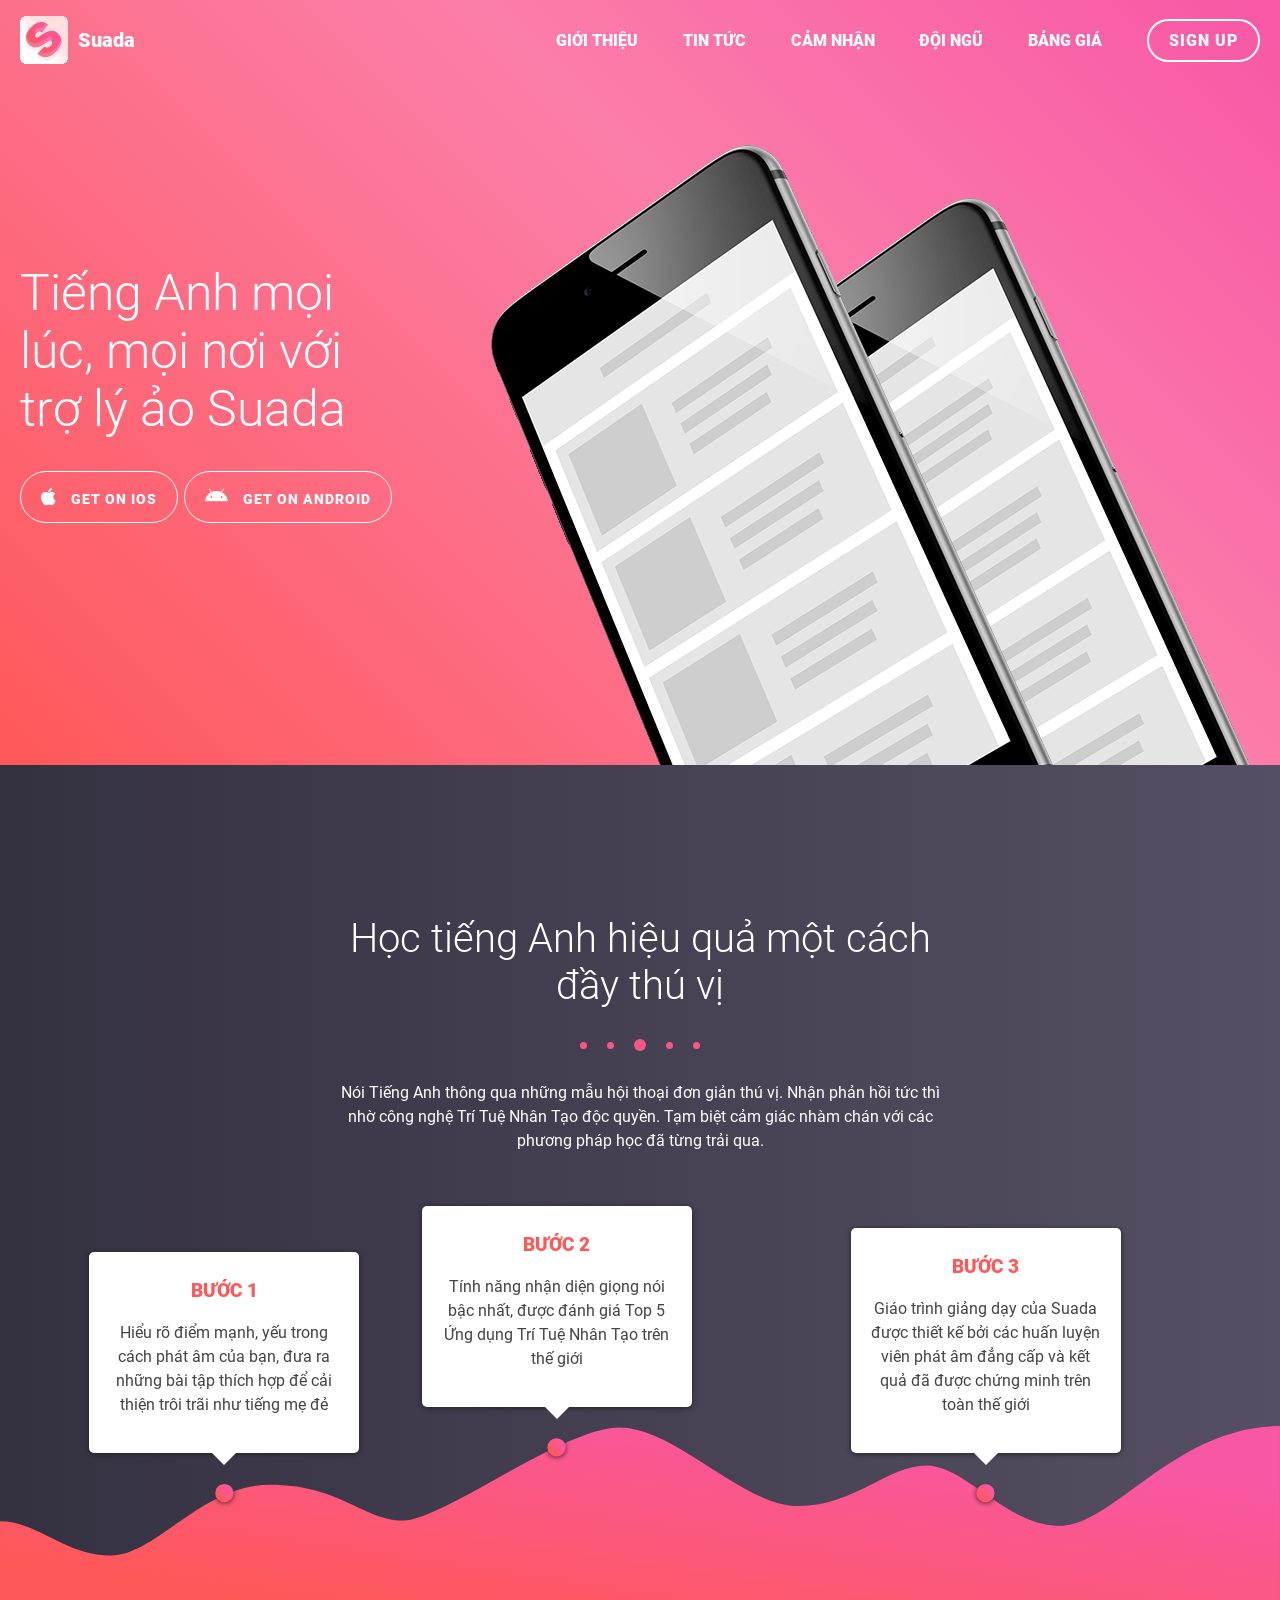
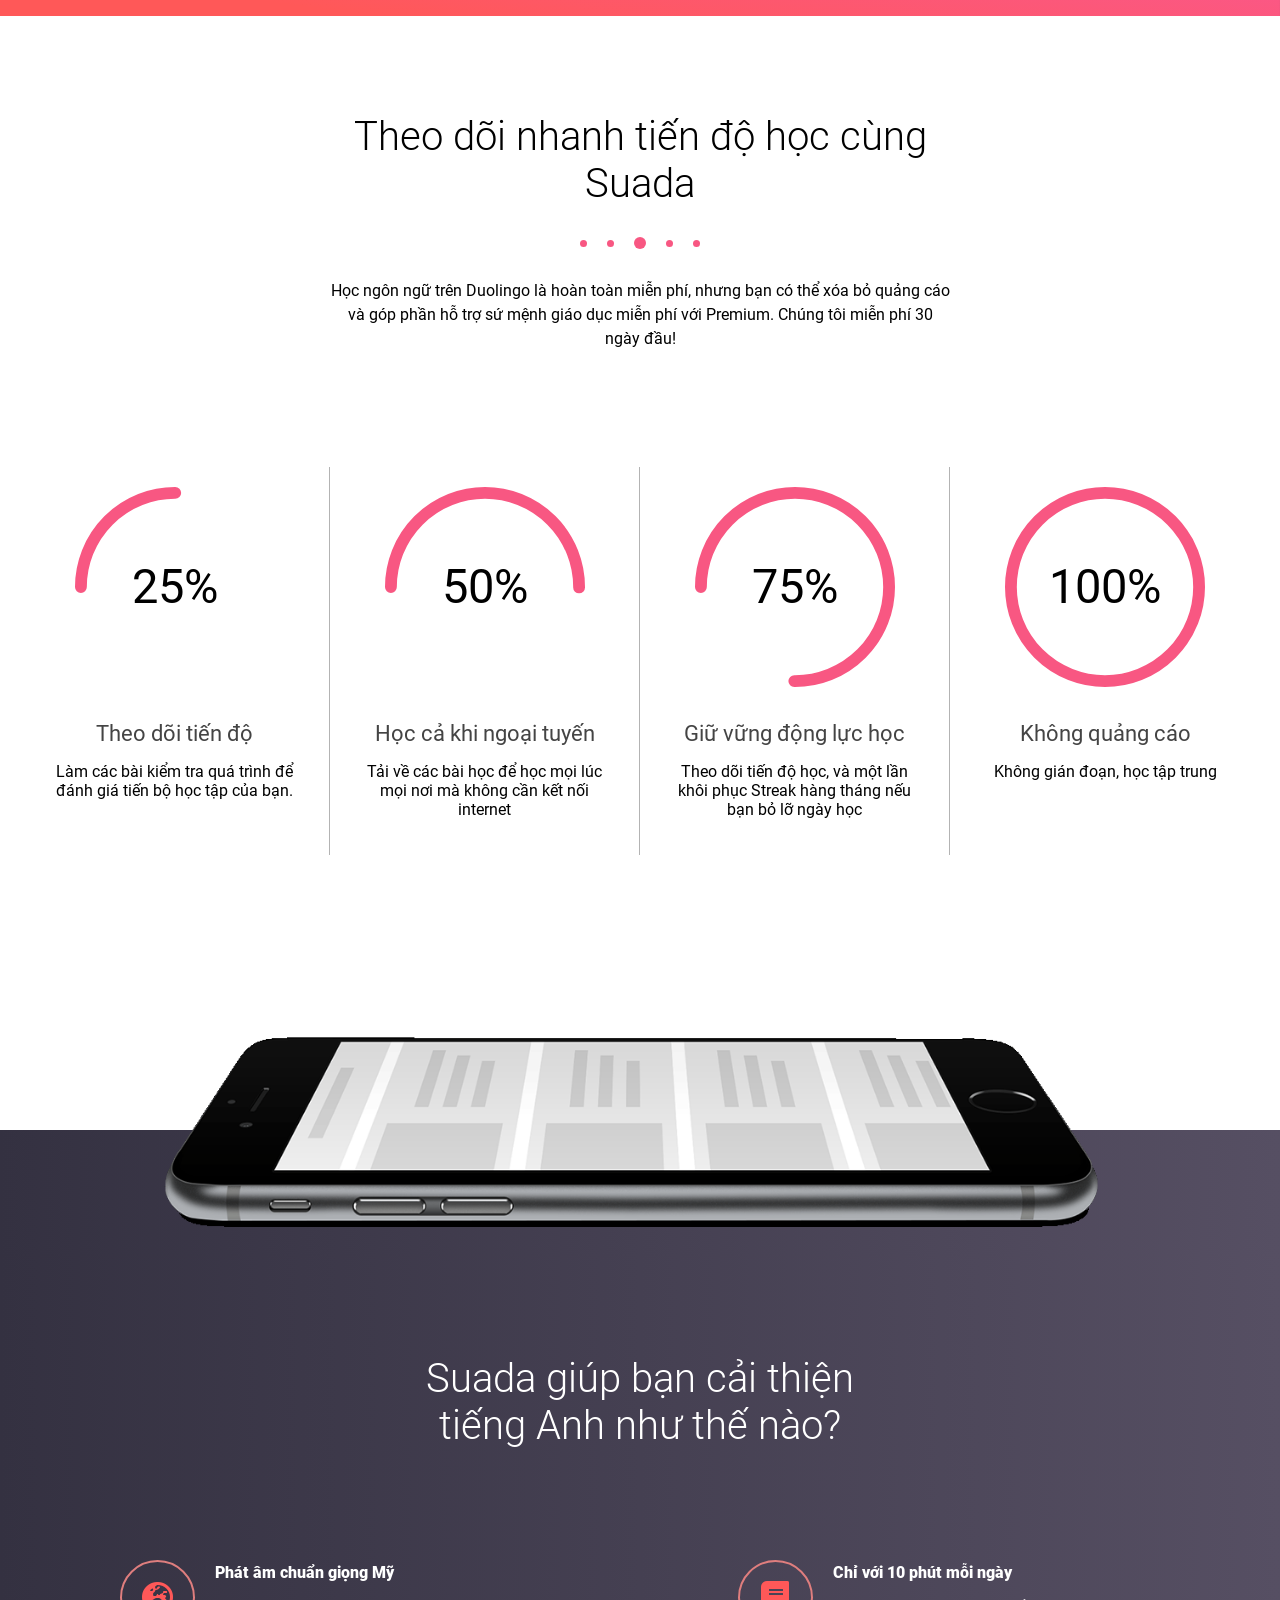
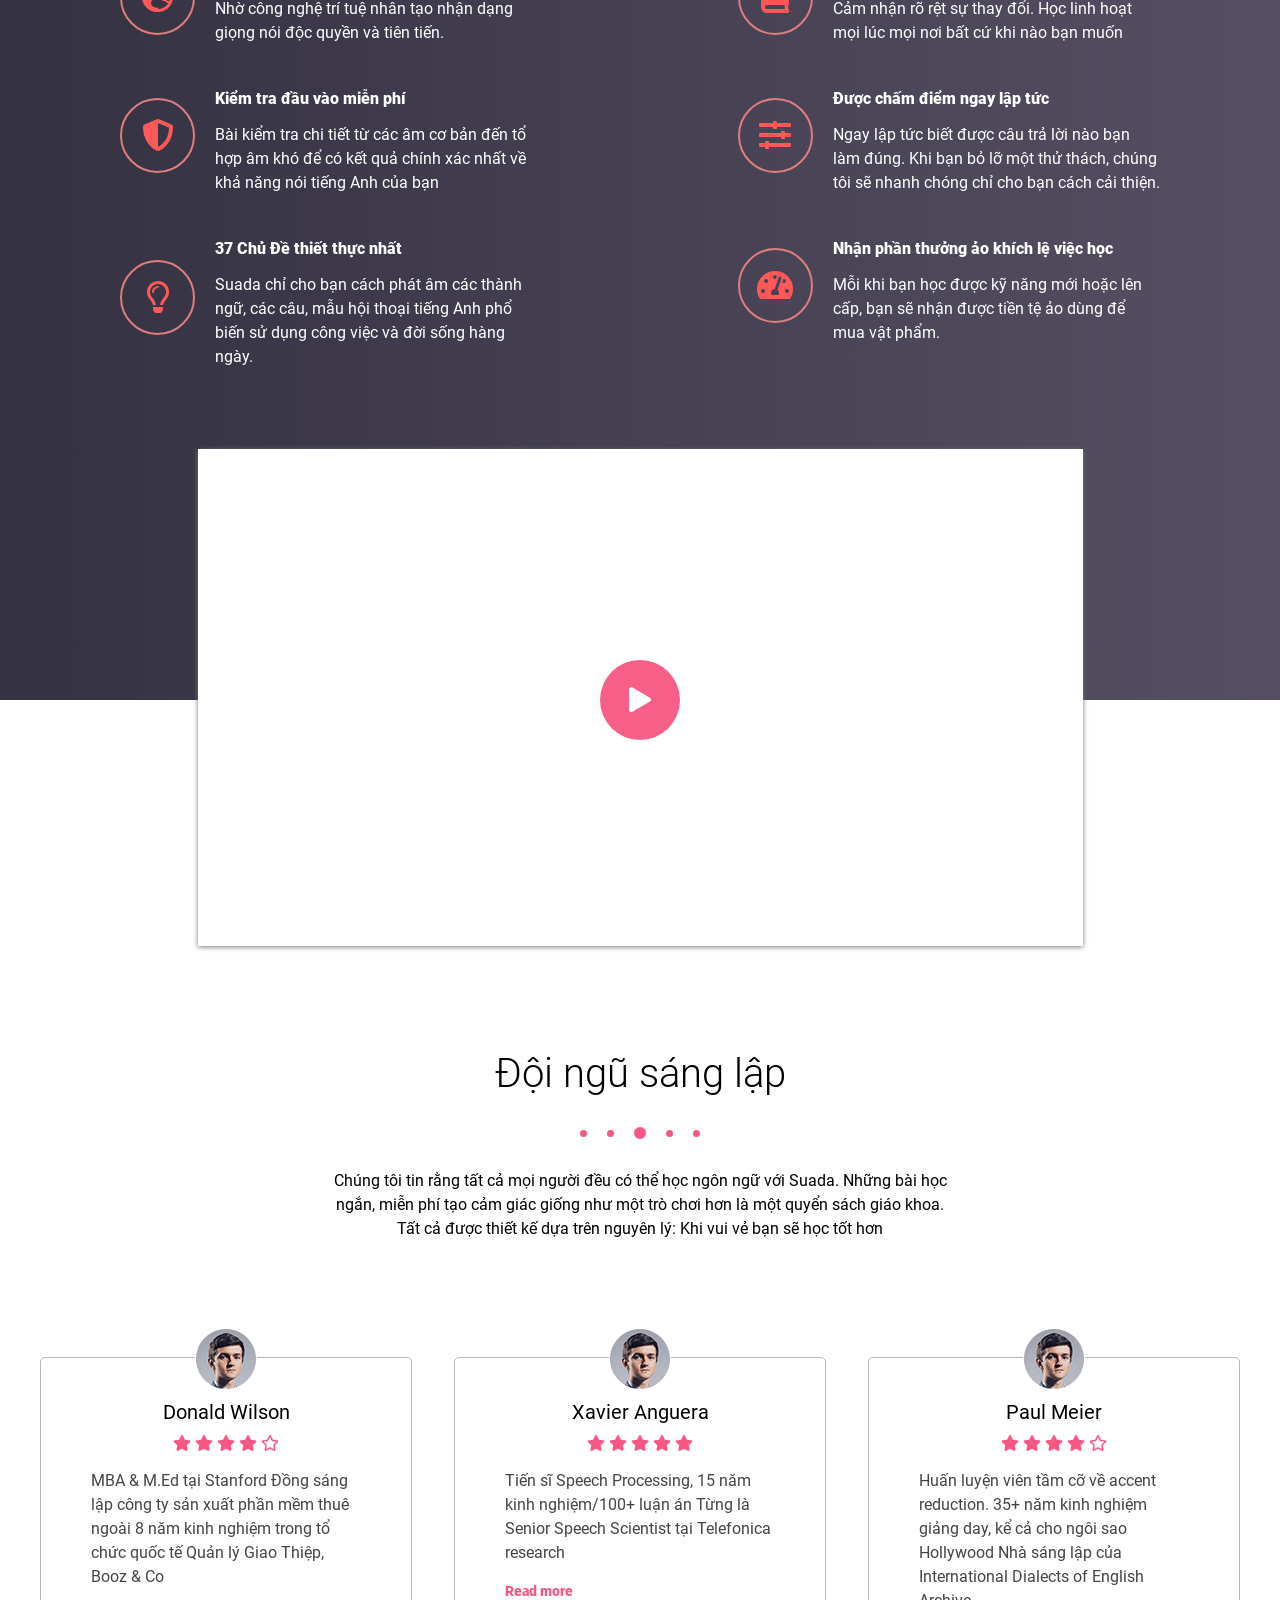
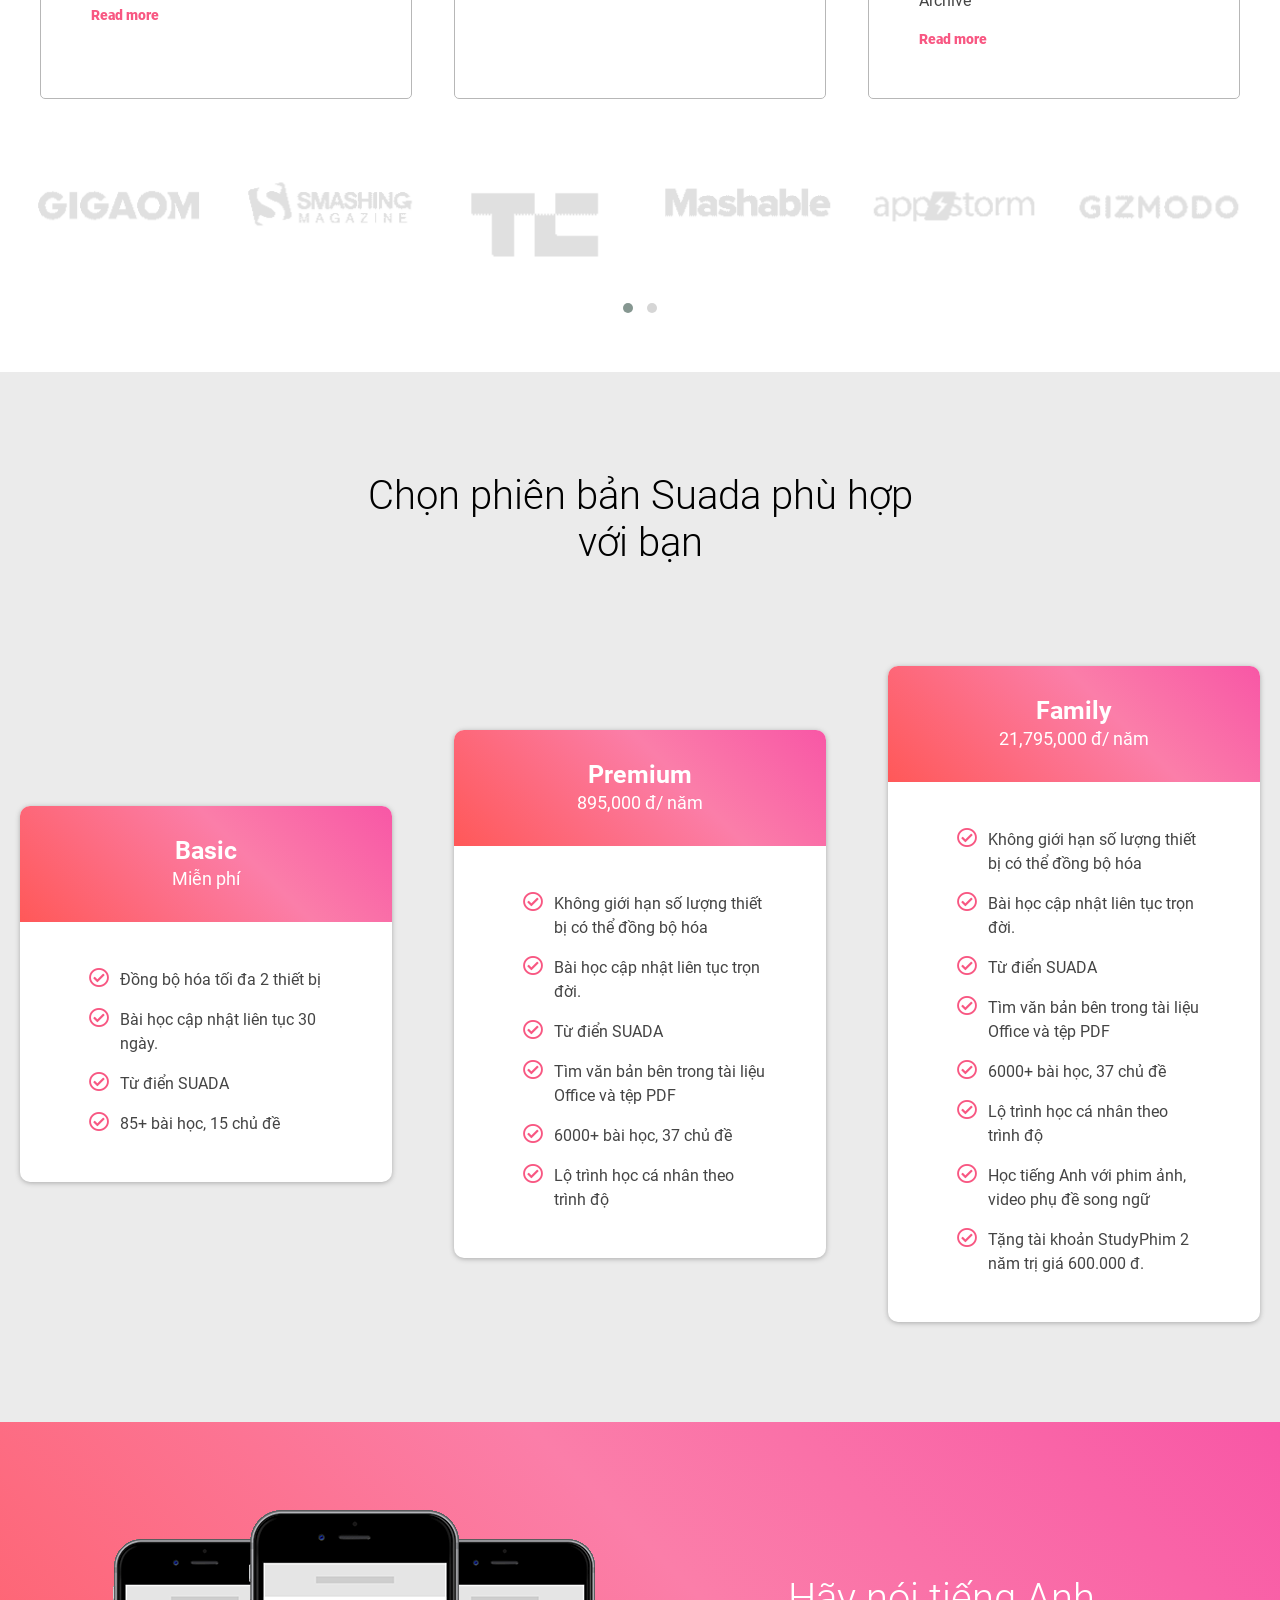
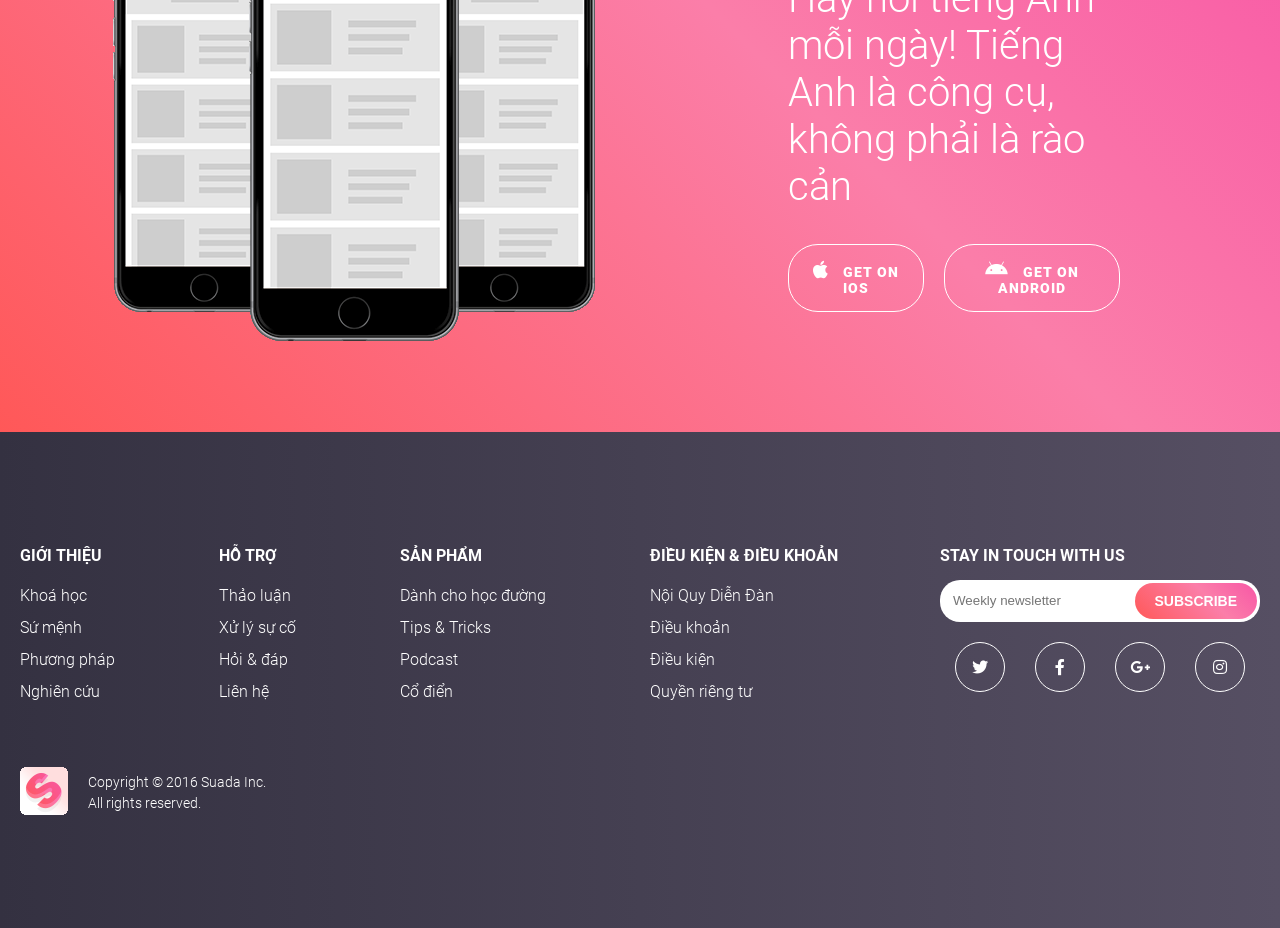
==== commit e2d309d1: "update link menu" ====
--- a/index.html
+++ b/index.html
@@ -23,19 +23,19 @@
     <header id="header1">
         <nav class="navbar" id="navbar1">
             <div class="container">
-                <div data-wow-delay="0.5s" class="nav-logo wow fadeIn">
+                <div class="nav-logo">
                     <a href="#">
                         <img src="/images/logo.png" alt="">
                         <span class="name-logo">Suada</span>
                     </a>
                 </div>
-                <div data-wow-delay="1s" class="nav-menu wow fadeIn">
+                <div class="nav-menu">
                     <ul class="ul-menu">
-                        <li class="li-menu"><a href="#features">Features</a></li>
-                        <li class="li-menu"><a href="#news">News</a></li>
-                        <li class="li-menu"><a href="#about">About</a></li>
-                        <li class="li-menu"><a href="#support">Support</a></li>
-                        <li class="li-menu"><a href="#login">Login</a></li>
+                        <li class="li-menu"><a href="#features">Giới thiệu</a></li>
+                        <li class="li-menu"><a href="#news">Tin tức</a></li>
+                        <li class="li-menu"><a href="#about">Cảm nhận</a></li>
+                        <li class="li-menu"><a href="#support">Đội ngũ</a></li>
+                        <li class="li-menu"><a href="#price">Bảng giá</a></li>
                         <button data-wow-delay="1s" class="btn-sign-up slide_right wow tada"><a href="#">Sign
                                 Up</a></button>
                     </ul>
@@ -295,7 +295,7 @@
     <!-- End Section Background  -->
 
     <!-- Begin Section Services  -->
-    <section class="sec-services">
+    <section class="sec-services" id="about">
         <div class="container">
             <div class="title">
                 <h3 data-wow-delay="0.25s" class="head-title wow fadeInUp">Suada giúp bạn cải thiện tiếng Anh như thế
@@ -522,7 +522,7 @@
     </section>
     <!-- Begin Section testimonials -->
 
-    <section class="pricing" id="about">
+    <section class="pricing" id="price">
         <div class="container">
             <div class="title">
                 <h3 data-wow-delay="0.75s" class="head-title wow fadeInDown">Chọn phiên bản Suada phù hợp với bạn
@@ -618,7 +618,7 @@
         </div>
     </section>
 
-    <section class="sec-dowload" id="dowload">
+    <section class="sec-dowload">
         <div class="container">
             <div class="sec-banner wow fadeInLeft" data-wow-delay="0.25s">
 
